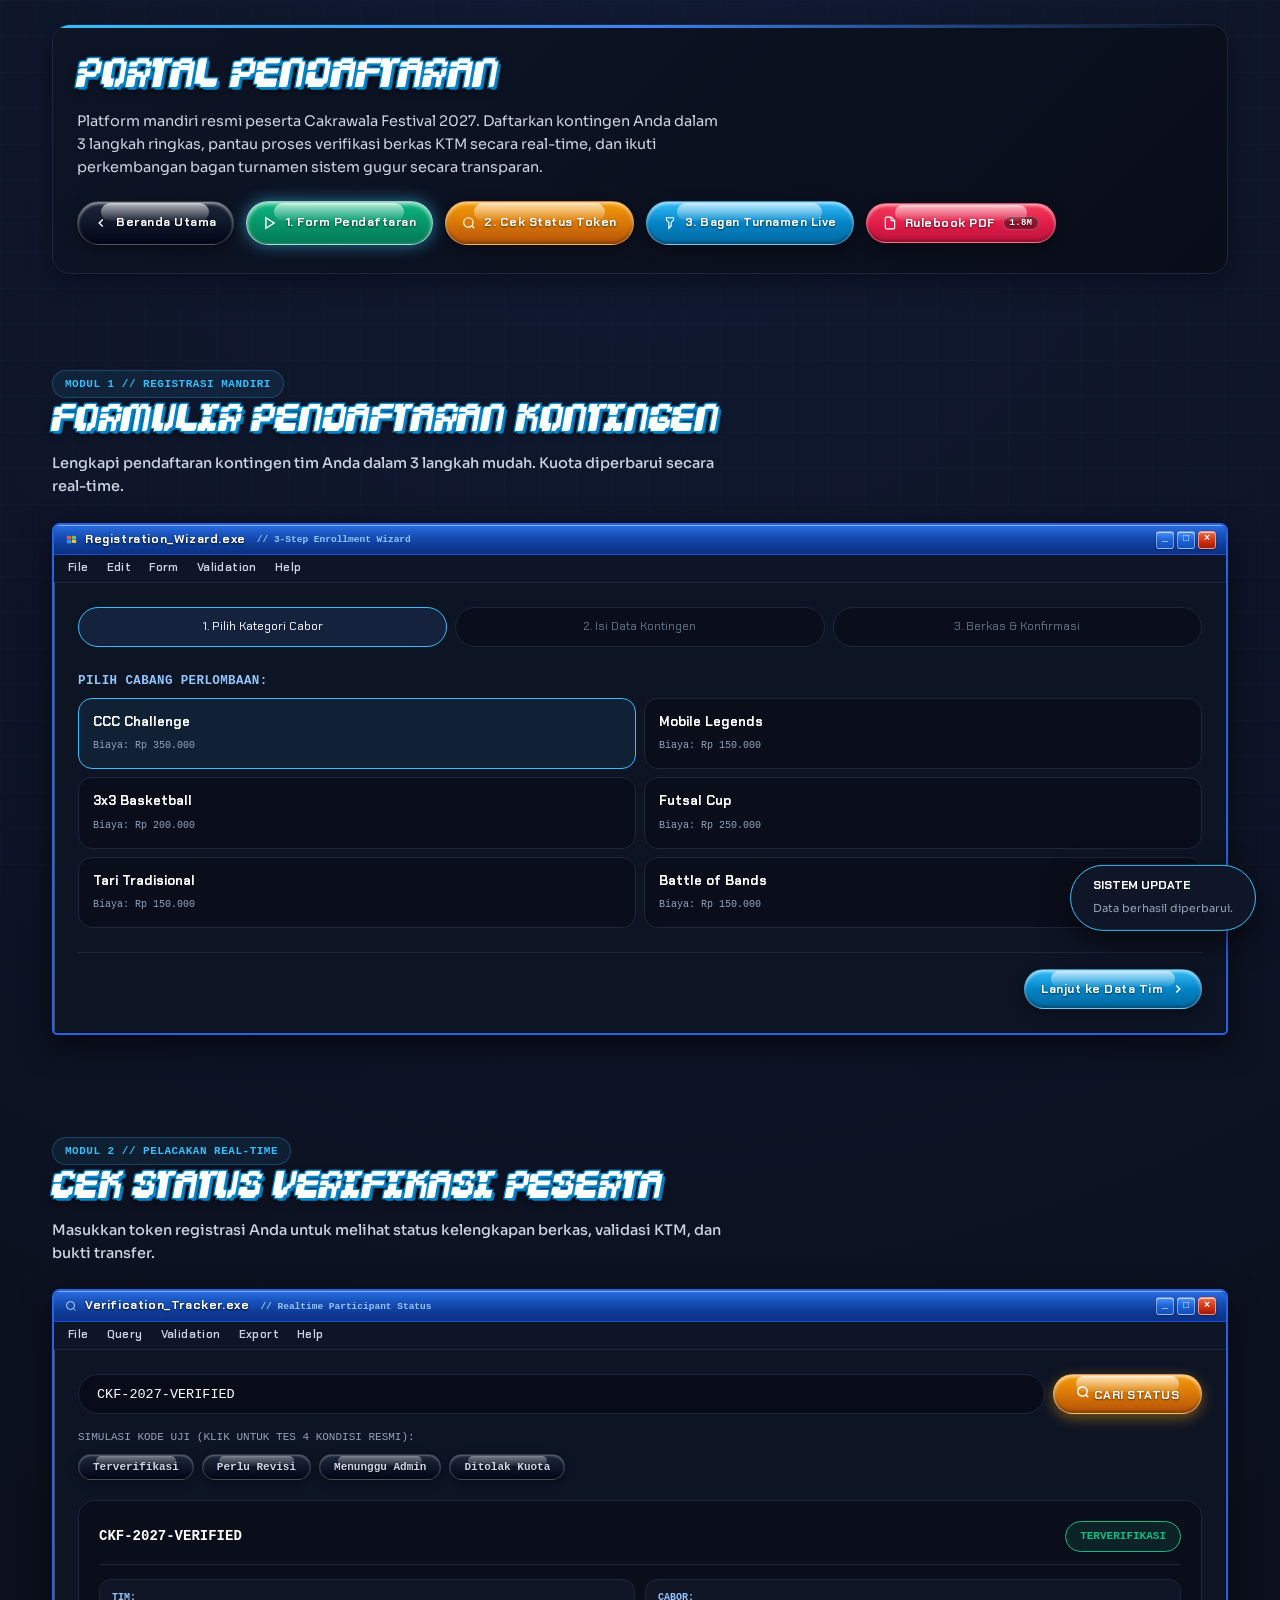
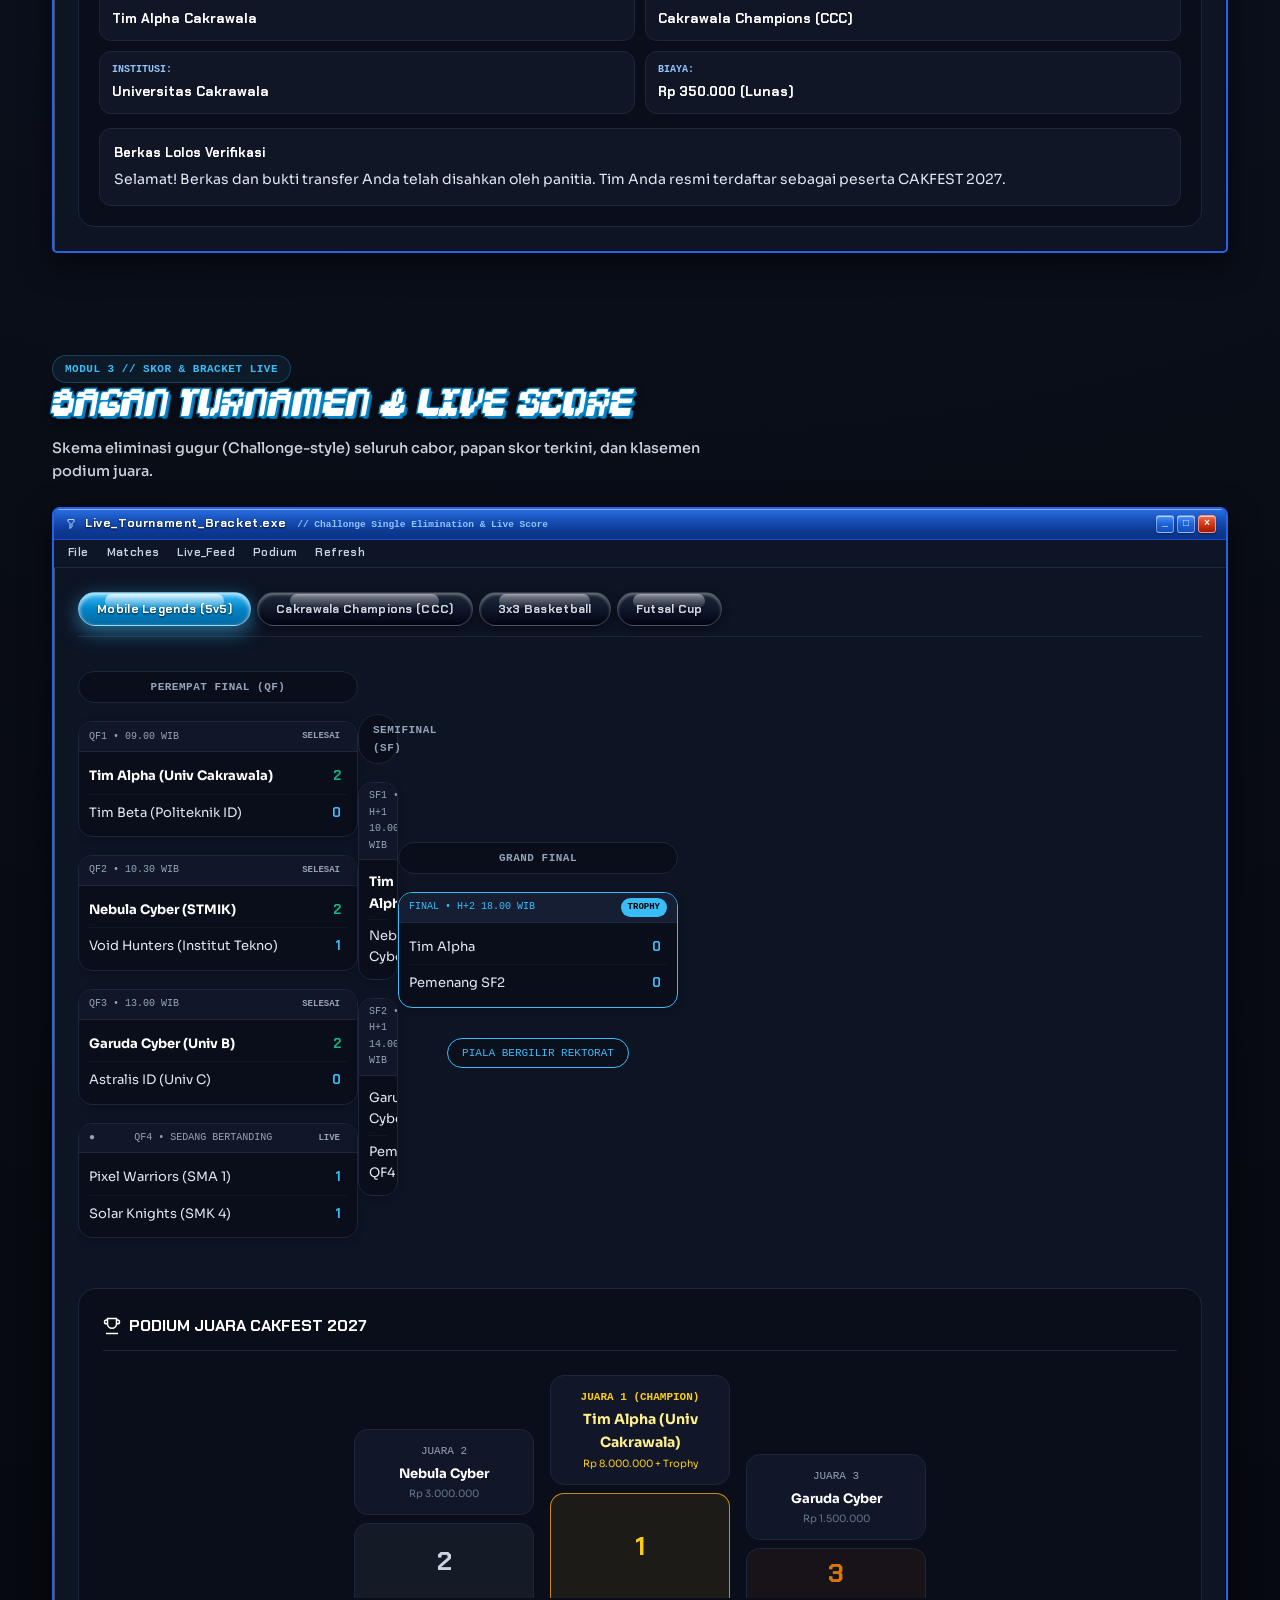
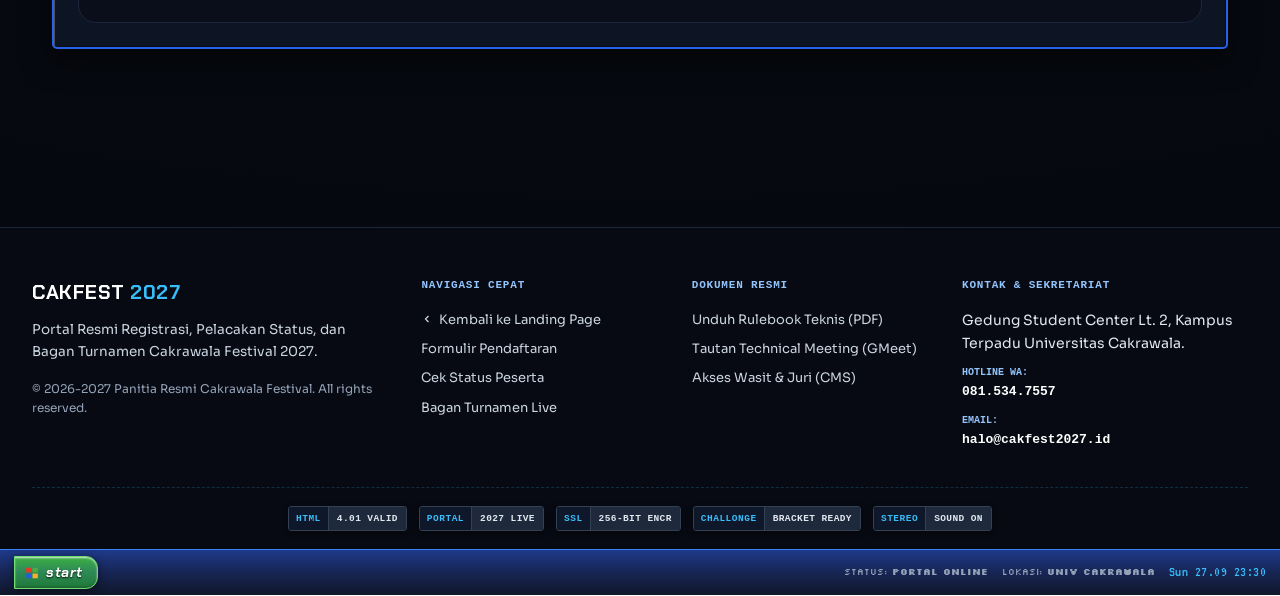
==== portal.html @ 907c6ceb "design v1" ====
<!DOCTYPE html>
<html lang="id">
<head>
  <meta charset="UTF-8">
  <meta name="viewport" content="width=device-width, initial-scale=1.0">
  <title>Portal Pendaftaran</title>
  <meta name="description" content="Portal Resmi Pendaftaran Mandiri, Pelacakan Status Berkas, dan Bagan Turnamen Live Score CAKFEST 2027 Universitas Cakrawala.">
  <!-- Y2K Retro Fonts: Chakra Petch, Silkscreen, VT323, Plus Jakarta Sans -->
  <link rel="preconnect" href="https://fonts.googleapis.com">
  <link rel="preconnect" href="https://fonts.gstatic.com" crossorigin>
  <link href="https://fonts.googleapis.com/css2?family=Chakra+Petch:ital,wght@0,500;0,700;1,700;1,800&family=Silkscreen:wght@400;700&family=Sora:wght@400;500;600;700;800&family=Space+Grotesk:wght@400;500;600;700&family=VT323&display=swap" rel="stylesheet">

  <link rel="stylesheet" href="styles.css">
</head>
<body>

  <!-- Perspective Grid Canvas -->
  <div class="cyber-grid-canvas"></div>
  
  <!-- ==========================================================================
       MAIN PORTAL CONTAINER
       ========================================================================== -->
  <main class="landing-main-flow portal-page-flow">

    <!-- Unified Portal Banner Header -->
    <section class="portal-header-banner">
      <div class="portal-banner-inner">
        <div class="portal-banner-tag-deck" style="display:flex; align-items:center; flex-wrap:wrap; gap:8px;">
            </div>
          </div>
        </div>
        <h1 class="portal-main-heading">
          PORTAL PENDAFTARAN
        </h1>
        <p class="portal-main-desc">
          Platform mandiri resmi peserta Cakrawala Festival 2027. Daftarkan kontingen Anda dalam 3 langkah ringkas, pantau proses verifikasi berkas KTM secara real-time, dan ikuti perkembangan bagan turnamen sistem gugur secara transparan.
        </p>
        <div class="portal-quick-jump-bar">
          <a href="index.html" class="btn-gel-pill gel-dark">
            <svg width="14" height="14" viewBox="0 0 24 24" fill="none" stroke="currentColor" stroke-width="2.5"><polyline points="15 18 9 12 15 6"/></svg>
            <span>Beranda Utama</span>
          </a>
          <a href="#pendaftaran" class="btn-gel-pill gel-emerald active">
            <svg width="14" height="14" viewBox="0 0 24 24" fill="none" stroke="currentColor" stroke-width="2.5"><polygon points="5 3 19 12 5 21 5 3"/></svg>
            <span>1. Form Pendaftaran</span>
          </a>
          <a href="#status" class="btn-gel-pill gel-amber">
            <svg width="14" height="14" viewBox="0 0 24 24" fill="none" stroke="currentColor" stroke-width="2"><circle cx="11" cy="11" r="8"/><line x1="21" y1="21" x2="16.65" y2="16.65"/></svg>
            <span>2. Cek Status Token</span>
          </a>
          <a href="#bagan" class="btn-gel-pill gel-cyan">
            <svg width="14" height="14" viewBox="0 0 24 24" fill="none" stroke="currentColor" stroke-width="2"><polygon points="6 3 18 3 18 7 14 11 14 17 10 21 10 11 6 7 6 3"/></svg>
            <span>3. Bagan Turnamen Live</span>
          </a>
          <button class="btn-gel-pill gel-coral" onclick="openWindowModal('rulebookModal')" title="Unduh Buku Panduan Teknis &amp; Regulasi CAKFEST 2027">
            <svg width="14" height="14" viewBox="0 0 24 24" fill="none" stroke="currentColor" stroke-width="2"><path d="M14 2H6a2 2 0 0 0-2 2v16a2 2 0 0 0 2 2h12a2 2 0 0 0 2-2V8z"/><polyline points="14 2 14 8 20 8"/></svg>
            <span>Rulebook PDF</span>
            <span class="gel-pill-badge">1.8M</span>
          </button>
        </div>
      </div>
    </section>

    <!-- ==========================================================================
         MODULE 1: PENDAFTARAN MANDIRI WIZARD (#pendaftaran)
         ========================================================================== -->
    <section class="landing-section registration-section" id="pendaftaran">
      <div class="landing-section-header">
        <div class="header-tag-pill">MODUL 1 // REGISTRASI MANDIRI</div>
        <h2>FORMULIR PENDAFTARAN KONTINGEN</h2>
        <p>Lengkapi pendaftaran kontingen tim Anda dalam 3 langkah mudah. Kuota diperbarui secara real-time.</p>
      </div>

      <div class="win-xp-window portal-window">
        <div class="win-xp-titlebar">
          <div class="win-xp-title-left">
            <span class="win-xp-icon">
              <svg class="winxp-wave-icon" viewBox="0 0 48 48" width="13" height="13" fill="none">
                <path d="M7 11.5C11.5 8 18.5 13 22 11V23.5C18.5 25.5 11.5 20.5 7 24V11.5Z" fill="#ff4d4d"/>
                <path d="M25 10.5C29 8 36.5 12.5 41 10V22C36.5 24.5 29 20 25 22.5V10.5Z" fill="#51cf66"/>
                <path d="M7 26.5C11.5 23 18.5 28 22 26V38.5C18.5 40.5 11.5 35.5 7 39V26.5Z" fill="#339af0"/>
                <path d="M25 25C29 22.5 36.5 27 41 24.5V36.5C36.5 39 29 34.5 25 37V25Z" fill="#fcc419"/>
              </svg>
            </span>
            <span class="win-xp-title-text">Registration_Wizard.exe</span>
            <span class="win-xp-title-tag">// 3-Step Enrollment Wizard</span>
          </div>
          <div class="win-xp-controls">
            <span class="xp-ctrl-btn xp-min">_</span>
            <span class="xp-ctrl-btn xp-max">&#9633;</span>
            <span class="xp-ctrl-btn xp-close">&times;</span>
          </div>
        </div>
        <div class="win-xp-menubar">
          <span>File</span>
          <span>Edit</span>
          <span>Form</span>
          <span>Validation</span>
          <span>Help</span>
        </div>

        <div class="wizard-card-surface">
          <div class="stepper-header-deck">
            <div class="stepper-header-node active" id="wizardHeader1">1. Pilih Kategori Cabor</div>
            <div class="stepper-header-node" id="wizardHeader2">2. Isi Data Kontingen</div>
            <div class="stepper-header-node" id="wizardHeader3">3. Berkas &amp; Konfirmasi</div>
          </div>

          <!-- Wizard Step 1: Kategori -->
          <div class="step-page-container active" id="wizardStep1">
            <div class="form-input-block">
              <label>Pilih Cabang Perlombaan:</label>
              <div class="cat-pick-mosaic">
                <div class="cat-tile-btn selected" onclick="pickCategoryInWizard(this, 'CCC', 'Cakrawala Champions (CCC)', 'Rp 350.000')">
                  <div>
                    <strong>CCC Challenge</strong>
                    <span>Biaya: Rp 350.000</span>
                  </div>
                </div>
                <div class="cat-tile-btn" onclick="pickCategoryInWizard(this, 'MLBB', 'Mobile Legends: Bang Bang', 'Rp 150.000')">
                  <div>
                    <strong>Mobile Legends</strong>
                    <span>Biaya: Rp 150.000</span>
                  </div>
                </div>
                <div class="cat-tile-btn" onclick="pickCategoryInWizard(this, 'BASKET', '3x3 Basketball Battle', 'Rp 200.000')">
                  <div>
                    <strong>3x3 Basketball</strong>
                    <span>Biaya: Rp 200.000</span>
                  </div>
                </div>
                <div class="cat-tile-btn" onclick="pickCategoryInWizard(this, 'FUTSAL', 'Futsal Championship', 'Rp 250.000')">
                  <div>
                    <strong>Futsal Cup</strong>
                    <span>Biaya: Rp 250.000</span>
                  </div>
                </div>
                <div class="cat-tile-btn" onclick="pickCategoryInWizard(this, 'TARI', 'Tari Tradisional Kreasi', 'Rp 150.000')">
                  <div>
                    <strong>Tari Tradisional</strong>
                    <span>Biaya: Rp 150.000</span>
                  </div>
                </div>
                <div class="cat-tile-btn" onclick="pickCategoryInWizard(this, 'BAND', 'Battle of the Bands', 'Rp 150.000')">
                  <div>
                    <strong>Battle of Bands</strong>
                    <span>Biaya: Rp 150.000</span>
                  </div>
                </div>
              </div>
            </div>

            <div class="wizard-action-nav-bar" style="justify-content: flex-end;">
              <button class="btn-gel-pill gel-cyan" onclick="goToWizardStep(2)">
                <span>Lanjut ke Data Tim</span>
                <svg width="14" height="14" viewBox="0 0 24 24" fill="none" stroke="currentColor" stroke-width="2.5"><polyline points="9 18 15 12 9 6"/></svg>
              </button>
            </div>
          </div>

          <!-- Wizard Step 2: Data Tim -->
          <div class="step-page-container" id="wizardStep2">
            <div class="form-input-block">
              <label>Nama Tim / Kontingen:</label>
              <input type="text" class="clean-text-input" id="regTeamName" placeholder="Contoh: Tim Alpha Cakrawala" value="Tim Alpha Cakrawala">
            </div>

            <div class="form-input-block">
              <label>Asal Institusi / Kampus / Sekolah:</label>
              <input type="text" class="clean-text-input" id="regInstitution" placeholder="Contoh: Universitas Cakrawala" value="Universitas Cakrawala">
            </div>

            <div style="display:grid; grid-template-columns: 1fr 1fr; gap: 12px;">
              <div class="form-input-block">
                <label>Nama Ketua Tim:</label>
                <input type="text" class="clean-text-input" id="regLeaderName" placeholder="Nama Lengkap" value="Rian Pratama">
              </div>
              <div class="form-input-block">
                <label>WhatsApp Aktif:</label>
                <input type="text" class="clean-text-input" id="regWhatsapp" placeholder="0812xxxx" value="081234567890">
              </div>
            </div>

            <div class="wizard-action-nav-bar">
              <button class="btn-gel-pill gel-dark" onclick="goToWizardStep(1)">
                <svg width="14" height="14" viewBox="0 0 24 24" fill="none" stroke="currentColor" stroke-width="2.5"><polyline points="15 18 9 12 15 6"/></svg>
                <span>Kembali</span>
              </button>
              <button class="btn-gel-pill gel-cyan" onclick="goToWizardStep(3)">
                <span>Lanjut ke Berkas</span>
                <svg width="14" height="14" viewBox="0 0 24 24" fill="none" stroke="currentColor" stroke-width="2.5"><polyline points="9 18 15 12 9 6"/></svg>
              </button>
            </div>
          </div>

          <!-- Wizard Step 3: Berkas & Konfirmasi -->
          <div class="step-page-container" id="wizardStep3">
            <div class="clean-file-dropzone" onclick="showToastNotification('BERKAS TERPILIH', 'Dokumen KTM dan Bukti Transfer telah divalidasi.')">
              <svg width="24" height="24" viewBox="0 0 24 24" fill="none" stroke="currentColor" stroke-width="2" class="step-summary-icon"><path d="M21 15v4a2 2 0 0 1-2 2H5a2 2 0 0 1-2-2v-4"/><polyline points="17 8 12 3 7 8"/><line x1="12" y1="3" x2="12" y2="15"/></svg>
              <h5>Unggah Berkas KTM &amp; Bukti Transfer</h5>
              <p>Format PDF/JPG, ukuran maksimal 2MB per file (Klik untuk simulasi unggah)</p>
            </div>

            <div class="form-summary-calc-card">
              <div class="summary-calc-row">
                <span>Kategori Dipilih:</span>
                <strong id="summaryCatLabel" class="text-accent">Cakrawala Champions (CCC)</strong>
              </div>
              <div class="summary-calc-row">
                <span>Total Biaya Pendaftaran:</span>
                <strong id="summaryFeeLabel" style="color:#fff;">Rp 350.000</strong>
              </div>
            </div>

            <div class="wizard-action-nav-bar">
              <button class="btn-gel-pill gel-dark" onclick="goToWizardStep(2)">
                <svg width="14" height="14" viewBox="0 0 24 24" fill="none" stroke="currentColor" stroke-width="2.5"><polyline points="15 18 9 12 15 6"/></svg>
                <span>Kembali</span>
              </button>
              <button class="btn-gel-pill gel-emerald lg" onclick="submitRegistrationWizard()">
                <svg width="15" height="15" viewBox="0 0 24 24" fill="none" stroke="currentColor" stroke-width="2.5"><polyline points="20 6 9 17 4 12"/></svg>
                <span>KIRIM PENDAFTARAN RESMI</span>
              </button>
            </div>
          </div>

        </div>
      </div>
    </section>

    <!-- ==========================================================================
         MODULE 2: PELACAK STATUS PESERTA (#status)
         ========================================================================== -->
    <section class="landing-section status-section" id="status">
      <div class="landing-section-header">
        <div class="header-tag-pill">MODUL 2 // PELACAKAN REAL-TIME</div>
        <h2>CEK STATUS VERIFIKASI PESERTA</h2>
        <p>Masukkan token registrasi Anda untuk melihat status kelengkapan berkas, validasi KTM, dan bukti transfer.</p>
      </div>

      <div class="win-xp-window portal-window">
        <div class="win-xp-titlebar">
          <div class="win-xp-title-left">
            <span class="win-xp-icon">
              <svg width="12" height="12" viewBox="0 0 24 24" fill="none" stroke="currentColor" stroke-width="2"><circle cx="11" cy="11" r="8"/><line x1="21" y1="21" x2="16.65" y2="16.65"/></svg>
            </span>
            <span class="win-xp-title-text">Verification_Tracker.exe</span>
            <span class="win-xp-title-tag">// Realtime Participant Status</span>
          </div>
          <div class="win-xp-controls">
            <span class="xp-ctrl-btn xp-min">_</span>
            <span class="xp-ctrl-btn xp-max">&#9633;</span>
            <span class="xp-ctrl-btn xp-close">&times;</span>
          </div>
        </div>
        <div class="win-xp-menubar">
          <span>File</span>
          <span>Query</span>
          <span>Validation</span>
          <span>Export</span>
          <span>Help</span>
        </div>

        <div class="status-tracker-surface">
          <div class="tracker-search-bar">
            <input type="text" class="tracker-search-input" id="trackerInput" placeholder="Contoh: CKF-2027-VERIFIED" value="CKF-2027-VERIFIED">
            <button class="btn-tracker-go" onclick="checkRegistrationStatus()">
              <svg width="14" height="14" viewBox="0 0 24 24" fill="none" stroke="currentColor" stroke-width="2.5"><circle cx="11" cy="11" r="8"/><line x1="21" y1="21" x2="16.65" y2="16.65"/></svg>
              <span>CARI STATUS</span>
            </button>
          </div>

          <!-- 4 PRD Simulation Presets -->
          <div class="status-presets-cluster">
            <span style="font-size:11px; color:#94a3b8; width:100%; font-family:var(--font-mono);">SIMULASI KODE UJI (KLIK UNTUK TES 4 KONDISI RESMI):</span>
            <button class="btn-status-chip" onclick="simulateTokenCheck('CKF-2027-VERIFIED')">Terverifikasi</button>
            <button class="btn-status-chip" onclick="simulateTokenCheck('CKF-2027-REVISION')">Perlu Revisi</button>
            <button class="btn-status-chip" onclick="simulateTokenCheck('CKF-2027-PENDING')">Menunggu Admin</button>
            <button class="btn-status-chip" onclick="simulateTokenCheck('CKF-2027-REJECTED')">Ditolak Kuota</button>
          </div>

          <!-- Live Result Slip -->
          <div class="status-result-slip active" id="trackerResultSlip">
            <div class="slip-header-row">
              <span class="slip-token-num" id="slipTokenNum">CKF-2027-VERIFIED</span>
              <span class="slip-status-badge verified" id="slipBadge">TERVERIFIKASI</span>
            </div>

            <div class="slip-specs-grid">
              <div class="slip-spec-item">
                <span>TIM:</span>
                <strong id="slipTeamName">Tim Alpha Cakrawala</strong>
              </div>
              <div class="slip-spec-item">
                <span>CABOR:</span>
                <strong id="slipCategory">Cakrawala Champions (CCC)</strong>
              </div>
              <div class="slip-spec-item">
                <span>INSTITUSI:</span>
                <strong id="slipInstitution">Universitas Cakrawala</strong>
              </div>
              <div class="slip-spec-item">
                <span>BIAYA:</span>
                <strong id="slipFee" class="text-accent">Rp 350.000 (Lunas)</strong>
              </div>
            </div>

            <div class="slip-notice-box" id="slipNoticeBox">
              <h6 id="slipNoticeTitle">Berkas Lolos Verifikasi</h6>
              <p id="slipNoticeBody">Selamat! Berkas dan bukti transfer Anda telah disahkan oleh panitia. Tim Anda resmi terdaftar sebagai peserta CAKFEST 2027.</p>
            </div>
          </div>
        </div>
      </div>
    </section>

    <!-- ==========================================================================
         MODULE 3: BAGAN TURNAMEN LIVE (#bagan)
         ========================================================================== -->
    <section class="landing-section bracket-section" id="bagan">
      <div class="landing-section-header">
        <div class="header-tag-pill">MODUL 3 // SKOR &amp; BRACKET LIVE</div>
        <h2>BAGAN TURNAMEN &amp; LIVE SCORE</h2>
        <p>Skema eliminasi gugur (Challonge-style) seluruh cabor, papan skor terkini, dan klasemen podium juara.</p>
      </div>

      <div class="win-xp-window portal-window">
        <div class="win-xp-titlebar">
          <div class="win-xp-title-left">
            <span class="win-xp-icon">
              <svg width="12" height="12" viewBox="0 0 24 24" fill="none" stroke="currentColor" stroke-width="2"><polygon points="6 3 18 3 18 7 14 11 14 17 10 21 10 11 6 7 6 3"/></svg>
            </span>
            <span class="win-xp-title-text">Live_Tournament_Bracket.exe</span>
            <span class="win-xp-title-tag">// Challonge Single Elimination &amp; Live Score</span>
          </div>
          <div class="win-xp-controls">
            <span class="xp-ctrl-btn xp-min">_</span>
            <span class="xp-ctrl-btn xp-max">&#9633;</span>
            <span class="xp-ctrl-btn xp-close">&times;</span>
          </div>
        </div>
        <div class="win-xp-menubar">
          <span>File</span>
          <span>Matches</span>
          <span>Live_Feed</span>
          <span>Podium</span>
          <span>Refresh</span>
        </div>

        <div class="bracket-workspace-surface">
        
        <!-- Discipline Switcher Pill Tabs -->
        <div class="discipline-tab-strip">
          <button class="btn-discipline-pill active" id="discBtn-MLBB" onclick="switchBracketDiscipline('MLBB')">Mobile Legends (5v5)</button>
          <button class="btn-discipline-pill" id="discBtn-CCC" onclick="switchBracketDiscipline('CCC')">Cakrawala Champions (CCC)</button>
          <button class="btn-discipline-pill" id="discBtn-BASKET" onclick="switchBracketDiscipline('BASKET')">3x3 Basketball</button>
          <button class="btn-discipline-pill" id="discBtn-FUTSAL" onclick="switchBracketDiscipline('FUTSAL')">Futsal Cup</button>
        </div>

        <!-- Mobile Scroll Tip -->
        <div class="mobile-swipe-tip" style="display:none; align-items:center; gap:6px; font-family:var(--font-mono); font-size:11px; color:var(--accent-sky); margin-bottom:12px; background:rgba(56,189,248,0.08); border:1px solid rgba(56,189,248,0.25); border-radius:999px; padding:6px 14px; width:fit-content;">
          <svg width="14" height="14" viewBox="0 0 24 24" fill="none" stroke="currentColor" stroke-width="2"><polyline points="9 18 15 12 9 6"/></svg>
          <span>Geser ke samping untuk melihat bagan lengkap (QF &rarr; SF &rarr; Final)</span>
        </div>

        <!-- Challonge-style Tournament Bracket Canvas -->
        <div class="bracket-canvas-area">
          <div class="bracket-match-tree">
            
            <!-- Round 1: Quarter Finals (QF) -->
            <div class="bracket-round-col">
              <div class="bracket-round-banner">PEREMPAT FINAL (QF)</div>

              <!-- QF1 -->
              <div class="match-card-block" id="card-qf1">
                <div class="match-card-meta-bar">
                  <span>QF1 • 09.00 WIB</span>
                  <span class="match-status-tag">SELESAI</span>
                </div>
                <div class="match-teams-roster">
                  <div class="team-entry-line winner" id="qf1-t1">
                    <span>Tim Alpha (Univ Cakrawala)</span>
                    <strong class="match-score-pill" id="score-qf1-t1">2</strong>
                  </div>
                  <div class="team-entry-line" id="qf1-t2">
                    <span>Tim Beta (Politeknik ID)</span>
                    <strong class="match-score-pill" id="score-qf1-t2">0</strong>
                  </div>
                </div>
              </div>

              <!-- QF2 -->
              <div class="match-card-block" id="card-qf2">
                <div class="match-card-meta-bar">
                  <span>QF2 • 10.30 WIB</span>
                  <span class="match-status-tag">SELESAI</span>
                </div>
                <div class="match-teams-roster">
                  <div class="team-entry-line winner" id="qf2-t1">
                    <span>Nebula Cyber (STMIK)</span>
                    <strong class="match-score-pill" id="score-qf2-t1">2</strong>
                  </div>
                  <div class="team-entry-line" id="qf2-t2">
                    <span>Void Hunters (Institut Tekno)</span>
                    <strong class="match-score-pill" id="score-qf2-t2">1</strong>
                  </div>
                </div>
              </div>

              <!-- QF3 -->
              <div class="match-card-block" id="card-qf3">
                <div class="match-card-meta-bar">
                  <span>QF3 • 13.00 WIB</span>
                  <span class="match-status-tag">SELESAI</span>
                </div>
                <div class="match-teams-roster">
                  <div class="team-entry-line winner" id="qf3-t1">
                    <span>Garuda Cyber (Univ B)</span>
                    <strong class="match-score-pill" id="score-qf3-t1">2</strong>
                  </div>
                  <div class="team-entry-line" id="qf3-t2">
                    <span>Astralis ID (Univ C)</span>
                    <strong class="match-score-pill" id="score-qf3-t2">0</strong>
                  </div>
                </div>
              </div>

              <!-- QF4 (LIVE) -->
              <div class="match-card-block live-active" id="card-qf4">
                <div class="match-card-meta-bar bar-live">
                  <span class="live-dot-pulse">●</span>
                  <span>QF4 • SEDANG BERTANDING</span>
                  <span class="match-status-tag tag-live">LIVE</span>
                </div>
                <div class="match-teams-roster">
                  <div class="team-entry-line active-serving" id="qf4-t1">
                    <span id="matchQf4Team1">Pixel Warriors (SMA 1)</span>
                    <strong class="match-score-pill text-accent" id="score-qf4-t1">1</strong>
                  </div>
                  <div class="team-entry-line active-serving" id="qf4-t2">
                    <span id="matchQf4Team2">Solar Knights (SMK 4)</span>
                    <strong class="match-score-pill text-accent" id="score-qf4-t2">1</strong>
                  </div>
                </div>
              </div>

            </div>

            <!-- Round 2: Semi Finals (SF) -->
            <div class="bracket-round-col">
              <div class="bracket-round-banner">SEMIFINAL (SF)</div>

              <!-- SF1 -->
              <div class="match-card-block" id="card-sf1">
                <div class="match-card-meta-bar">
                  <span>SF1 • H+1 10.00 WIB</span>
                  <span class="match-status-tag">SELESAI</span>
                </div>
                <div class="match-teams-roster">
                  <div class="team-entry-line winner" id="sf1-t1">
                    <span>Tim Alpha</span>
                    <strong class="match-score-pill" id="score-sf1-t1">2</strong>
                  </div>
                  <div class="team-entry-line" id="sf1-t2">
                    <span>Nebula Cyber</span>
                    <strong class="match-score-pill" id="score-sf1-t2">1</strong>
                  </div>
                </div>
              </div>

              <!-- SF2 (Menunggu QF4) -->
              <div class="match-card-block pending-match" id="card-sf2">
                <div class="match-card-meta-bar">
                  <span>SF2 • H+1 14.00 WIB</span>
                  <span class="match-status-tag">MENUNGGU</span>
                </div>
                <div class="match-teams-roster">
                  <div class="team-entry-line" id="sf2-t1">
                    <span>Garuda Cyber</span>
                    <strong class="match-score-pill">-</strong>
                  </div>
                  <div class="team-entry-line pending-team" id="sf2-t2">
                    <span id="sf2WinnerQf4Label">Pemenang QF4</span>
                    <strong class="match-score-pill">-</strong>
                  </div>
                </div>
              </div>

            </div>

            <!-- Round 3: Grand Final -->
            <div class="bracket-round-col">
              <div class="bracket-round-banner grand-banner">GRAND FINAL</div>

              <div class="match-card-block card-final" id="card-final">
                <div class="match-card-meta-bar bar-final">
                  <span class="text-accent">FINAL • H+2 18.00 WIB</span>
                  <span class="match-status-tag trophy-tag">TROPHY</span>
                </div>
                <div class="match-teams-roster">
                  <div class="team-entry-line" id="final-t1">
                    <span>Tim Alpha</span>
                    <strong class="match-score-pill" id="score-final-t1">0</strong>
                  </div>
                  <div class="team-entry-line" id="final-t2">
                    <span id="finalWinnerSf2Label">Pemenang SF2</span>
                    <strong class="match-score-pill" id="score-final-t2">0</strong>
                  </div>
                </div>
              </div>

              <div style="text-align:center; margin-top:12px;">
                <span class="tag-capsule-chip accent">
                  PIALA BERGILIR REKTORAT
                </span>
              </div>
            </div>

          </div>
        </div>

        <!-- Interactive Podium Juara -->
        <div class="podium-monument-card">
          <h4>
            <svg width="18" height="18" viewBox="0 0 24 24" fill="none" stroke="currentColor" stroke-width="2"><path d="M6 9H4.5a2.5 2.5 0 0 1 0-5H6"/><path d="M18 9h1.5a2.5 2.5 0 0 0 0-5H18"/><path d="M4 22h16"/><path d="M18 2H6v7a6 6 0 0 0 12 0V2Z"/></svg>
            <span>PODIUM JUARA CAKFEST 2027</span>
          </h4>

          <div class="podium-pedestal-row">
            <!-- Juara 2 -->
            <div class="podium-column-step second">
              <div class="podium-team-box">
                <div class="podium-rank-label">JUARA 2</div>
                <strong class="podium-team-name" id="podiumTeam2">Nebula Cyber</strong>
                <div class="podium-prize-label">Rp 3.000.000</div>
              </div>
              <div class="pedestal-step-block">2</div>
            </div>

            <!-- Juara 1 -->
            <div class="podium-column-step first">
              <div class="podium-team-box">
                <div class="podium-rank-label gold">JUARA 1 (CHAMPION)</div>
                <strong class="podium-team-name gold" id="podiumTeam1">Tim Alpha (Univ Cakrawala)</strong>
                <div class="podium-prize-label gold">Rp 8.000.000 + Trophy</div>
              </div>
              <div class="pedestal-step-block">1</div>
            </div>

            <!-- Juara 3 -->
            <div class="podium-column-step third">
              <div class="podium-team-box">
                <div class="podium-rank-label">JUARA 3</div>
                <strong class="podium-team-name" id="podiumTeam3">Garuda Cyber</strong>
                <div class="podium-prize-label">Rp 1.500.000</div>
              </div>
              <div class="pedestal-step-block">3</div>
            </div>
          </div>
        </div>
      </div>
    </div>
  </section>

  </main>

  <!-- ==========================================================================
       FOOTER & RETRO TASKBAR
       ========================================================================== -->
  <footer class="site-main-footer">
    <div class="footer-inner-grid">
      
      <div class="footer-col brand-col">
        <div class="footer-logo">
          <strong>CAKFEST <span>2027</span></strong>
        </div>
        <p>Portal Resmi Registrasi, Pelacakan Status, dan Bagan Turnamen Cakrawala Festival 2027.</p>
        <span class="footer-copy-text">&copy; 2026-2027 Panitia Resmi Cakrawala Festival. All rights reserved.</span>
      </div>

      <div class="footer-col">
        <h6>NAVIGASI CEPAT</h6>
        <div class="footer-links-list">
          <a href="index.html" style="display:inline-flex; align-items:center; gap:6px;">
            <svg width="12" height="12" viewBox="0 0 24 24" fill="none" stroke="currentColor" stroke-width="2.5"><polyline points="15 18 9 12 15 6"/></svg>
            <span>Kembali ke Landing Page</span>
          </a>
          <a href="#pendaftaran">Formulir Pendaftaran</a>
          <a href="#status">Cek Status Peserta</a>
          <a href="#bagan">Bagan Turnamen Live</a>
        </div>
      </div>

      <div class="footer-col">
        <h6>DOKUMEN RESMI</h6>
        <div class="footer-links-list">
          <a href="javascript:void(0)" onclick="openWindowModal('rulebookModal')">Unduh Rulebook Teknis (PDF)</a>
          <a href="javascript:void(0)" onclick="openWindowModal('gmeetModal')">Tautan Technical Meeting (GMeet)</a>
          <a href="javascript:void(0)" onclick="openWindowModal('cmsModal')">Akses Wasit &amp; Juri (CMS)</a>
        </div>
      </div>

      <div class="footer-col">
        <h6>KONTAK &amp; SEKRETARIAT</h6>
        <p>Gedung Student Center Lt. 2, Kampus Terpadu Universitas Cakrawala.</p>
        <div class="footer-contact-item">
          <span>HOTLINE WA:</span>
          <strong>081.534.7557</strong>
        </div>
        <div class="footer-contact-item">
          <span>EMAIL:</span>
          <strong>halo@cakfest2027.id</strong>
        </div>
      </div>

    </div>

    <!-- Retro 88x31 Web Badges Bar (Direct Tribute to referensi3.png) -->
    <div class="retro-web-badges-row">
      <div class="web-badge-item">
        <span class="badge-prefix">HTML</span>
        <span class="badge-suffix">4.01 VALID</span>
      </div>
      <div class="web-badge-item">
        <span class="badge-prefix">PORTAL</span>
        <span class="badge-suffix">2027 LIVE</span>
      </div>
      <div class="web-badge-item">
        <span class="badge-prefix">SSL</span>
        <span class="badge-suffix">256-BIT ENCR</span>
      </div>
      <div class="web-badge-item">
        <span class="badge-prefix">CHALLONGE</span>
        <span class="badge-suffix">BRACKET READY</span>
      </div>
      <div class="web-badge-item">
        <span class="badge-prefix">STEREO</span>
        <span class="badge-suffix">SOUND ON</span>
      </div>
    </div>

    <!-- Retro OS Taskbar Bottom Strip -->
    <div class="os-taskbar-footer">
      <div class="taskbar-start-badge" onclick="window.scrollTo({top:0, behavior:'smooth'})">
        <svg viewBox="0 0 24 24">
          <rect x="2" y="3" width="9" height="8" fill="#e73827"/>
          <rect x="13" y="3" width="9" height="8" fill="#53a93f"/>
          <rect x="2" y="13" width="9" height="8" fill="#245edb"/>
          <rect x="13" y="13" width="9" height="8" fill="#fbb034"/>
        </svg>
        <span>start</span>
      </div>

      <div class="taskbar-tray-info">
        <span>STATUS: <strong>PORTAL ONLINE</strong></span>
        <span>LOKASI: <strong>UNIV CAKRAWALA</strong></span>
        <span id="taskbarClock">Sun 27.09 23:30</span>
      </div>
    </div>
  </footer>

  <!-- ==========================================================================
       MODAL DIALOGS
       ========================================================================== -->

  <!-- Modal 1: PROMINENT OFFICIAL RULEBOOK MODAL -->
  <div class="modal-overlay-backdrop" id="rulebookModal">
    <div class="modal-window-dialog">
      <div class="os-titlebar">
        <div class="titlebar-left">
          <svg width="15" height="15" viewBox="0 0 24 24" fill="none" stroke="currentColor" stroke-width="2"><path d="M14 2H6a2 2 0 0 0-2 2v16a2 2 0 0 0 2 2h12a2 2 0 0 0 2-2V8z"/><polyline points="14 2 14 8 20 8"/></svg>
          <span class="titlebar-text">BUKU PANDUAN TEKNIS RESMI // CAKFEST 2027</span>
        </div>
        <button class="titlebar-btn" onclick="closeWindowModal('rulebookModal')">X</button>
      </div>

      <div class="modal-body-pad">
        <div class="rulebook-doc-card">
          <div class="rulebook-icon-tile">
            <svg width="32" height="32" viewBox="0 0 24 24" fill="none" stroke="currentColor" stroke-width="2"><path d="M14 2H6a2 2 0 0 0-2 2v16a2 2 0 0 0 2 2h12a2 2 0 0 0 2-2V8z"/><polyline points="14 2 14 8 20 8"/><line x1="16" y1="13" x2="8" y2="13"/><line x1="16" y1="17" x2="8" y2="17"/></svg>
            <span>PDF</span>
          </div>
          <div class="rulebook-meta-tile">
            <h4>Buku Pedoman Teknis &amp; Regulasi Peserta v2.4</h4>
            <p>Berisi seluruh regulasi pertandingan 6 cabor, ketentuan KTM, tata tertib panggung, sistem poin decathlon CCC, jadwal technical meeting, dan format walk-out.</p>
            <div class="doc-specs-tags">
              <span>UKURAN: 1.8 MB</span>
              <span>FORMAT: PDF RESMI</span>
              <span>TERVALIDASI PANITIA</span>
            </div>
          </div>
        </div>

        <div class="rulebook-guideline-bullets">
          <h6>POIN PENTING REGULASI:</h6>
          <ol>
            <li>Seluruh atlet dan kontingen wajib berstatus mahasiswa atau pelajar aktif yang dibuktikan dengan KTM/Kartu Pelajar yang sah.</li>
            <li>Toleransi keterlambatan kehadiran di arena pertandingan maksimal 15 menit dari jadwal rundown sebelum dinyatakan Walk-Out (W.O.).</li>
            <li>Keputusan dewan juri dan wasit bersertifikasi bersifat mutlak, independen, dan tidak dapat diganggu gugat.</li>
          </ol>
        </div>

        <div class="modal-footer-actions">
          <button class="btn-gel-secondary" onclick="closeWindowModal('rulebookModal')">Tutup</button>
          <button class="btn-gel-action" onclick="downloadPdf()">
            <svg width="16" height="16" viewBox="0 0 24 24" fill="none" stroke="currentColor" stroke-width="2"><path d="M21 15v4a2 2 0 0 1-2 2H5a2 2 0 0 1-2-2v-4"/><polyline points="7 10 12 15 17 10"/><line x1="12" y1="15" x2="12" y2="3"/></svg>
            <span>UNDUH PDF SEKARANG (1.8 MB)</span>
          </button>
        </div>
      </div>
    </div>
  </div>

  <!-- Modal 2: Technical Meeting Google Meet -->
  <div class="modal-overlay-backdrop" id="gmeetModal">
    <div class="modal-window-dialog">
      <div class="os-titlebar">
        <div class="titlebar-left">
          <span class="titlebar-text">UNDANGAN TECHNICAL MEETING VIRTUAL</span>
        </div>
        <button class="titlebar-btn" onclick="closeWindowModal('gmeetModal')">X</button>
      </div>
      <div class="modal-body-pad">
        <h4 style="color:var(--status-verified); font-family:var(--font-display); font-size:15px; margin-bottom:8px;">GOOGLE MEET TM CAKFEST 2027</h4>
        <p style="font-size:13px; color:#cbd5e1; line-height:1.6;">
          Jadwal: <strong>15 Desember 2026, Pukul 19.30 WIB</strong><br>
          Ruang Rapat: <code>meet.google.com/ckf-2027-tmeet</code>
        </p>
        <div class="modal-footer-actions" style="margin-top:16px;">
          <button class="btn-gel-secondary" onclick="closeWindowModal('gmeetModal')">Tutup</button>
          <button class="btn-gel-action" onclick="copyMeetLink()">Salin Tautan</button>
        </div>
      </div>
    </div>
  </div>

  <!-- Modal 3: Operator CMS Panel -->
  <div class="modal-overlay-backdrop" id="cmsModal">
    <div class="modal-window-dialog">
      <div class="os-titlebar cms-dialog-header">
        <div class="titlebar-left">
          <div class="titlebar-icon-box">
            <svg width="14" height="14" viewBox="0 0 24 24" fill="none" stroke="currentColor" stroke-width="2"><rect x="2" y="3" width="20" height="14" rx="2"/><line x1="8" y1="21" x2="16" y2="21"/><line x1="12" y1="17" x2="12" y2="21"/></svg>
          </div>
          <span class="titlebar-text">PANEL CMS INPUT SKOR WASIT</span>
        </div>
        <button class="titlebar-btn" onclick="closeWindowModal('cmsModal')">X</button>
      </div>

      <div class="modal-body-pad">
        <form onsubmit="event.preventDefault(); submitCmsScore();">
          <div style="display:grid; grid-template-columns:1fr 1fr; gap:12px;">
            <div class="form-input-block">
              <label>1. Pilih Cabang:</label>
              <select class="clean-dropdown-select" id="cmsCatSelect" onchange="onCmsDisciplineChange()">
                <option value="MLBB">Mobile Legends (5v5)</option>
                <option value="CCC">Cakrawala Champions (CCC)</option>
                <option value="BASKET">3x3 Basketball</option>
                <option value="FUTSAL">Futsal Cup</option>
              </select>
            </div>
            <div class="form-input-block">
              <label>2. Pilih Match Slot:</label>
              <select class="clean-dropdown-select" id="cmsMatchSelect" onchange="onCmsMatchChange()">
                <option value="qf4">Perempat Final 4 (QF4)</option>
                <option value="sf1">Semifinal 1 (SF1)</option>
                <option value="sf2">Semifinal 2 (SF2)</option>
                <option value="final">Grand Final</option>
              </select>
            </div>
          </div>

          <div class="cms-match-workbench">
            <div class="cms-team-unit">
              <label id="cmsTeam1Label">Pixel Warriors</label>
              <input type="number" class="cms-score-box" id="cmsScore1" value="2" min="0" max="99">
            </div>
            <div style="font-family:var(--font-display); font-size:20px; font-weight:800; color:#64748b;">VS</div>
            <div class="cms-team-unit">
              <label id="cmsTeam2Label">Solar Knights</label>
              <input type="number" class="cms-score-box" id="cmsScore2" value="1" min="0" max="99">
            </div>
          </div>

          <div class="cms-radios-group">
            <label><input type="radio" name="cmsMatchStatus" value="live" checked> Sedang Bertanding (Live)</label>
            <label><input type="radio" name="cmsMatchStatus" value="finished"> Selesai (Final)</label>
          </div>

          <div style="display:flex; justify-content:flex-end; gap:8px;">
            <button type="button" class="btn-gel-secondary" onclick="closeWindowModal('cmsModal')">Batal</button>
            <button type="submit" class="btn-gel-action">SIMPAN &amp; PUBLIKASIKAN</button>
          </div>
        </form>

        <table class="audit-log-table">
          <thead>
            <tr>
              <th>Waktu</th>
              <th>Cabor</th>
              <th>Match</th>
              <th>Skor Disahkan</th>
              <th>Status</th>
            </tr>
          </thead>
          <tbody id="cmsAuditLogTbody">
            <tr>
              <td>21:40:12</td>
              <td>MLBB</td>
              <td>QF3</td>
              <td>Garuda Cyber (2) - Astralis ID (0)</td>
              <td><span style="color:var(--status-verified);">CONFIRMED</span></td>
            </tr>
          </tbody>
        </table>
      </div>
    </div>
  </div>

  <!-- Floating Toast Notification -->
  <div class="floating-toast-alert" id="systemToast">
    <div>
      <strong id="toastTitle">SISTEM UPDATE</strong>
      <span id="toastDesc">Data berhasil diperbarui.</span>
    </div>
  </div>

  <script src="app.js"></script>
</body>
</html>
---- styles.css ----
@font-face {
  font-family: 'Vanosky';
  src: url('fonts/Vanosky-Bold.otf') format('opentype'),
       url('fonts/Vanosky.otf') format('opentype');
  font-weight: bold;
  font-style: normal;
  font-display: swap;
}

@font-face {
  font-family: 'Vanosky';
  src: url('fonts/Vanosky.otf') format('opentype');
  font-weight: normal;
  font-style: normal;
  font-display: swap;
}

@font-face {
  font-family: 'Planet Kosmos';
  src: url('fonts/PlanetKosmos.woff') format('woff'),
       url('fonts/PlanetKosmos.ttf') format('truetype');
  font-weight: normal;
  font-style: normal;
  font-display: swap;
}

/* ==========================================================================
   CAKFEST 2027 - REFINED FRUTIGER AERO & CYBER-DECK DESIGN SYSTEM
   Aesthetic: Calming, Spacious, High Readability & Zero Visual Fatigue
   Design References: referensi3.png (Aero window), referensi2.png (Cyber glass), styleReferensi.png (Retro OS)
   ========================================================================== */

@import url('https://fonts.googleapis.com/css2?family=Chakra+Petch:ital,wght@0,500;0,600;0,700;1,700;1,900&family=JetBrains+Mono:wght@400;500;600;700&family=Silkscreen:wght@400;700&family=Sora:wght@400;500;600;700;800&family=Space+Grotesk:wght@400;500;600;700&family=VT323&display=swap');

:root {
  /* Surface Hierarchy (Restful, Deep Midnight Slate) */
  --bg-deep: #090d16;
  --bg-card: #101626;
  --bg-elevated: #151d30;
  --bg-input: #0c111e;
  
  /* Borders (Subtle, non-distracting) */
  --border-soft: #1c263c;
  --border-card: #23314d;
  --border-active: #38bdf8;
  
  /* Primary Brand Accent (Calm Aero Sky & Deep Ocean) */
  --accent-sky: #38bdf8;
  --accent-sky-soft: rgba(56, 189, 248, 0.12);
  --accent-sky-glow: rgba(56, 189, 248, 0.22);
  --accent-blue: #2563eb;
  --accent-blue-deep: #1d4ed8;
  
  /* Status Colors (Semantic Only, High Contrast, Restful) */
  --status-verified: #10b981;
  --status-verified-soft: rgba(16, 185, 129, 0.12);
  --status-revision: #f59e0b;
  --status-revision-soft: rgba(245, 158, 11, 0.12);
  --status-pending: #38bdf8;
  --status-pending-soft: rgba(56, 189, 248, 0.12);
  --status-rejected: #ef4444;
  --status-rejected-soft: rgba(239, 68, 68, 0.12);

  /* Typography (Authentic Y2K Cyber & Retro System) */
  --font-vanosky: 'Vanosky', 'Planet Kosmos', 'Chakra Petch', sans-serif;
  --font-kosmos: 'Vanosky', 'Planet Kosmos', 'Chakra Petch', sans-serif;
  --font-display: 'Chakra Petch', sans-serif;
  --font-editorial: 'Space Grotesk', sans-serif;
  --font-pixel: 'Silkscreen', monospace;
  --font-retro: 'VT323', monospace;
  --font-mono: 'JetBrains Mono', monospace;
  --font-body: 'Sora', 'Space Grotesk', sans-serif;

  /* Restrained Aero Shadows (No blinding neon glow) */
  --shadow-window: 0 25px 60px rgba(0, 0, 0, 0.55), 0 0 0 1px rgba(255, 255, 255, 0.08);
  --shadow-card: 0 4px 16px rgba(0, 0, 0, 0.3);
  --shadow-gel: 0 3px 10px rgba(2, 132, 199, 0.3), inset 0 1px 0 rgba(255, 255, 255, 0.45);
}

* {
  box-sizing: border-box;
  margin: 0;
  padding: 0;
}

html {
  scroll-behavior: smooth;
}

body {
  background: radial-gradient(circle at 50% 0%, #111a33 0%, #090d16 55%, #05070c 100%);
  color: #f1f5f9;
  font-family: var(--font-body);
  font-size: 14px;
  line-height: 1.6;
  min-height: 100vh;
  overflow-x: hidden;
}

/* Perspective Blueprint Grid Canvas (Subtle depth, calm 2.5% opacity) */
.cyber-grid-canvas {
  position: fixed;
  inset: 0;
  background-image: 
    linear-gradient(to right, rgba(56, 189, 248, 0.025) 1px, transparent 1px),
    linear-gradient(to bottom, rgba(56, 189, 248, 0.025) 1px, transparent 1px);
  background-size: 36px 36px;
  pointer-events: none;
  z-index: -1;
}

/* ==========================================================================
   TOP LIVE MARQUEE TICKER (PRD SECTION 6.1 FASE 2)
   Calm Dark Glass Bar with Subtle Highlight
   ========================================================================== */
.top-ticker-bar {
  background: #070a12;
  border-bottom: 1px solid var(--border-soft);
  color: #cbd5e1;
  height: 32px;
  display: flex;
  align-items: center;
  overflow: hidden;
  font-family: var(--font-mono);
  font-size: 11px;
  position: relative;
  z-index: 1001;
}

.ticker-lead-tag {
  background: var(--accent-blue);
  color: #fff;
  font-family: var(--font-display);
  font-weight: 800;
  padding: 0 14px;
  height: 100%;
  display: flex;
  align-items: center;
  gap: 6px;
  z-index: 2;
  box-shadow: 2px 0 0 #070a12;
  white-space: nowrap;
  letter-spacing: 0.5px;
}

.ticker-slide-track {
  display: flex;
  white-space: nowrap;
  animation: tickerSlide 40s linear infinite;
  gap: 36px;
}

.ticker-slide-track:hover {
  animation-play-state: paused;
}

.ticker-feed-item {
  display: inline-flex;
  align-items: center;
  gap: 8px;
}

.ticker-badge-cabor {
  background: #111a2e;
  border: 1px solid #233454;
  color: var(--accent-sky);
  font-size: 9px;
  font-weight: 600;
  padding: 2px 6px;
  border-radius: 3px;
}

.ticker-status-live {
  color: var(--accent-sky);
  font-size: 10px;
  font-weight: 700;
}

.ticker-status-done {
  color: var(--status-verified);
  font-size: 10px;
}

@keyframes tickerSlide {
  0% { transform: translateX(0); }
  100% { transform: translateX(-50%); }
}

/* ==========================================================================
   STICKY GLOBAL NAVBAR (SEWAJARNYA LANDING PAGE)
   Senior UI/UX Experience: Calm Frutiger Aero Glass Header
   ========================================================================== */
.site-header-navbar {
  position: sticky;
  top: 0;
  z-index: 1000;
  background: rgba(9, 13, 22, 0.88);
  backdrop-filter: blur(14px);
  -webkit-backdrop-filter: blur(14px);
  border-bottom: 1px solid rgba(56, 189, 248, 0.18);
  box-shadow: 0 4px 24px rgba(0, 0, 0, 0.45);
}

.navbar-inner-container {
  max-width: 1280px;
  margin: 0 auto;
  width: 95%;
  height: 64px;
  display: flex;
  align-items: center;
  justify-content: space-between;
  gap: 16px;
}

/* Brand Logo Block */
.navbar-brand-block {
  display: inline-flex;
  align-items: center;
  gap: 10px;
  text-decoration: none;
  cursor: pointer;
  flex-shrink: 0;
}

.brand-retro-badge {
  width: 34px;
  height: 34px;
  background: linear-gradient(135deg, #1d4ed8 0%, #0284c7 100%);
  border: 1px solid rgba(56, 189, 248, 0.45);
  border-radius: 10px;
  display: flex;
  align-items: center;
  justify-content: center;
  color: #fff;
  box-shadow: 0 2px 8px rgba(2, 132, 199, 0.35);
  transition: transform 0.2s ease;
}

.navbar-brand-block:hover .brand-retro-badge {
  transform: rotate(-4deg) scale(1.05);
}

.brand-text-meta {
  display: flex;
  flex-direction: column;
}

.brand-title {
  font-family: var(--font-display);
  font-size: 16px;
  font-weight: 800;
  color: #fff;
  letter-spacing: 0.5px;
  line-height: 1.1;
}

.brand-title span {
  color: var(--accent-sky);
}

.brand-subtitle {
  font-family: var(--font-mono);
  font-size: 9px;
  color: #94a3b8;
  letter-spacing: 0.8px;
}

.brand-status-chip {
  display: inline-flex;
  align-items: center;
  gap: 6px;
  background: rgba(16, 185, 129, 0.12);
  border: 1px solid rgba(16, 185, 129, 0.3);
  color: var(--status-verified);
  font-family: var(--font-mono);
  font-size: 10px;
  font-weight: 700;
  padding: 3px 8px;
  border-radius: 999px;
  margin-left: 6px;
}

.led-dot {
  width: 6px;
  height: 6px;
  background: var(--status-verified);
  border-radius: 50%;
  box-shadow: 0 0 6px var(--status-verified);
  animation: pulseDot 2s infinite ease-in-out;
}

@keyframes pulseDot {
  0%, 100% { opacity: 1; transform: scale(1); }
  50% { opacity: 0.35; transform: scale(0.75); }
}

/* Desktop Navbar Navigation Links */
.navbar-nav-links {
  display: flex;
  align-items: center;
  gap: 4px;
}

@media (max-width: 980px) {
  .navbar-nav-links {
    display: none;
  }
}

.nav-item-link {
  color: #94a3b8;
  font-family: var(--font-display);
  font-size: 13px;
  font-weight: 600;
  text-decoration: none;
  padding: 7px 16px;
  border-radius: 999px;
  border: 1px solid transparent;
  transition: all 0.18s ease;
  white-space: nowrap;
}

.nav-item-link:hover {
  color: #fff;
  background: rgba(56, 189, 248, 0.07);
  border-color: rgba(56, 189, 248, 0.18);
}

.nav-item-link.active {
  color: var(--accent-sky);
  background: rgba(56, 189, 248, 0.12);
  border-color: rgba(56, 189, 248, 0.35);
  box-shadow: inset 0 0 10px rgba(56, 189, 248, 0.08);
}

/* Navbar Action Deck */
.navbar-actions-group {
  display: flex;
  align-items: center;
  gap: 10px;
}

/* PROMINENT RULEBOOK BUTTON (Navbar) */
.btn-navbar-rulebook {
  background: linear-gradient(180deg, #152038 0%, #0e1628 100%);
  border: 1px solid rgba(56, 189, 248, 0.42);
  color: #f1f5f9;
  font-family: var(--font-display);
  font-size: 12px;
  font-weight: 700;
  padding: 7px 16px;
  border-radius: 999px;
  display: inline-flex;
  align-items: center;
  gap: 7px;
  cursor: pointer;
  box-shadow: 0 2px 8px rgba(0, 0, 0, 0.35), inset 0 1px 0 rgba(255, 255, 255, 0.14);
  transition: all 0.2s ease;
}

.btn-navbar-rulebook:hover {
  background: linear-gradient(180deg, #1f3054 0%, #121f38 100%);
  border-color: var(--accent-sky);
  color: #fff;
  transform: translateY(-1px);
  box-shadow: 0 4px 14px rgba(56, 189, 248, 0.25), inset 0 1px 0 rgba(255, 255, 255, 0.25);
}

.btn-navbar-rulebook svg {
  color: var(--accent-sky);
}

.btn-navbar-rulebook .btn-pill-tag {
  background: rgba(56, 189, 248, 0.18);
  border: 1px solid rgba(56, 189, 248, 0.4);
  color: var(--accent-sky);
  font-family: var(--font-mono);
  font-size: 9px;
  font-weight: 700;
  padding: 2px 7px;
  border-radius: 999px;
  letter-spacing: 0.3px;
}

/* Primary CTA Button (Navbar) */
.btn-navbar-primary-cta {
  background: linear-gradient(180deg, #38bdf8 0%, #0284c7 100%);
  border: 1px solid #0369a1;
  color: #fff;
  font-family: var(--font-display);
  font-size: 12px;
  font-weight: 800;
  padding: 8px 18px;
  border-radius: 999px;
  display: inline-flex;
  align-items: center;
  gap: 6px;
  text-decoration: none;
  box-shadow: 0 2px 8px rgba(2, 132, 199, 0.35), inset 0 1px 0 rgba(255, 255, 255, 0.35);
  transition: all 0.2s ease;
}

.btn-navbar-primary-cta:hover {
  background: linear-gradient(180deg, #60a5fa 0%, #0284c7 100%);
  transform: translateY(-1px);
  box-shadow: 0 4px 14px rgba(56, 189, 248, 0.45);
}

/* CRT Toggle Button (Navbar) */
.btn-navbar-crt {
  background: #0d1424;
  border: 1px solid var(--border-soft);
  color: #94a3b8;
  font-family: var(--font-mono);
  font-size: 10px;
  font-weight: 600;
  padding: 6px 14px;
  border-radius: 999px;
  cursor: pointer;
  display: inline-flex;
  align-items: center;
  gap: 6px;
  transition: all 0.15s ease;
}

.btn-navbar-crt:hover, .btn-navbar-crt.active {
  border-color: var(--accent-sky);
  color: var(--accent-sky);
  background: rgba(56, 189, 248, 0.1);
}

/* ==========================================================================
   LANDING MAIN FLOW & SECTIONS
   Natural Vertical Scrolling & Spacing Hierarchy
   ========================================================================== */
.landing-main-flow {
  max-width: 1280px;
  margin: 0 auto;
  width: 95%;
  padding: 32px 0 80px;
  display: flex;
  flex-direction: column;
  gap: 64px;
}

.landing-section {
  scroll-margin-top: 84px;
  position: relative;
}

.landing-section-header {
  margin-bottom: 24px;
  text-align: left;
}

.landing-section-header .header-tag-pill {
  display: inline-flex;
  align-items: center;
  gap: 6px;
  background: rgba(56, 189, 248, 0.08);
  border: 1px solid rgba(56, 189, 248, 0.25);
  color: var(--accent-sky);
  font-family: var(--font-mono);
  font-size: 11px;
  font-weight: 700;
  padding: 4px 12px;
  border-radius: 999px;
  letter-spacing: 0.5px;
  margin-bottom: 8px;
}

.landing-section-header h2 {
  font-family: var(--font-vanosky);
  font-size: clamp(22px, 2.6vw, 32px);
  font-weight: 900;
  color: #ffffff;
  -webkit-text-stroke: 2.8px #0284c7;
  paint-order: stroke fill;
  text-shadow: 
    2px 2px 0 #0284c7,
    -1px -1px 0 #0284c7,
    1px -1px 0 #0284c7,
    -1px 1px 0 #0284c7,
    3px 3px 0 #0369a1,
    0 3px 8px rgba(0, 0, 0, 0.85);
  letter-spacing: 0.8px;
  line-height: 1.25;
}

.landing-section-header p {
  color: #cbd5e1;
  font-size: 14.5px;
  line-height: 1.6;
  margin-top: 6px;
  max-width: 680px;
}

/* Reusable OS Titlebar (Used in CD Player, Modal Dialogs) */
.os-titlebar {
  background: linear-gradient(180deg, #1e3a8a 0%, #172554 50%, #0f172a 100%);
  border-bottom: 1px solid #2563eb;
  padding: 8px 14px;
  display: flex;
  align-items: center;
  justify-content: space-between;
  user-select: none;
  box-shadow: inset 0 1px 0 rgba(255, 255, 255, 0.25);
}

.titlebar-left {
  display: flex;
  align-items: center;
  gap: 10px;
}

.titlebar-icon-box {
  width: 22px;
  height: 22px;
  background: #0f172a;
  border: 1px solid #60a5fa;
  border-radius: 4px;
  display: flex;
  align-items: center;
  justify-content: center;
  color: #93c5fd;
}

.titlebar-text {
  font-family: var(--font-display);
  font-size: 13px;
  font-weight: 700;
  color: #fff;
  letter-spacing: 0.5px;
}

.titlebar-text span {
  color: #93c5fd;
}

.titlebar-btns {
  display: flex;
  gap: 5px;
}

.titlebar-btn {
  width: 20px;
  height: 20px;
  background: rgba(15, 23, 42, 0.7);
  border: 1px solid rgba(255, 255, 255, 0.25);
  border-radius: 3px;
  color: #fff;
  font-family: var(--font-mono);
  font-size: 10px;
  display: flex;
  align-items: center;
  justify-content: center;
  cursor: pointer;
  transition: all 0.15s;
}

.titlebar-btn:hover {
  background: #3b82f6;
  border-color: #93c5fd;
}

/* CRT Scanlines Overlay */
.crt-overlay-layer {
  position: fixed;
  inset: 0;
  pointer-events: none;
  z-index: 99999;
  background: linear-gradient(rgba(18, 16, 16, 0) 50%, rgba(0, 0, 0, 0.28) 50%), linear-gradient(90deg, rgba(255, 0, 0, 0.04), rgba(0, 255, 0, 0.02), rgba(0, 0, 255, 0.04));
  background-size: 100% 3px, 6px 100%;
  display: none;
  opacity: 0.7;
}

body.crt-active .crt-overlay-layer {
  display: block;
}

body.crt-active {
  text-shadow: 0 0 1px rgba(56, 189, 248, 0.4);
}

/* ==========================================================================
   HOLOGRAPHIC HERO MASTER CARD (Direct Tribute to HeroCardReference.png)
   High-contrast, pristine card with holographic top-nav, split 2-col body,
   bold typography, and metallic wrinkled foil visual art.
   ========================================================================== */

.hero-holo-card {
  position: relative;
  background: #ffffff;
  border-radius: 20px;
  overflow: hidden;
  box-shadow: 
    0 25px 60px rgba(0, 0, 0, 0.55),
    0 0 40px rgba(168, 85, 247, 0.15),
    0 0 0 1px rgba(255, 255, 255, 0.18);
  margin-bottom: 24px;
}

/* Top Header Bar */
.hero-holo-top-bar {
  display: flex;
  align-items: stretch;
  height: 54px;
  border-bottom: 1px solid #e2e8f0;
  user-select: none;
}

.holo-logo-cell {
  background: #000000;
  color: #ffffff;
  display: flex;
  align-items: center;
  gap: 10px;
  padding: 0 18px;
  min-width: 140px;
  flex-shrink: 0;
}

.holo-logo-text {
  display: flex;
  flex-direction: column;
  line-height: 1.1;
}

.holo-logo-text strong {
  font-family: var(--font-display);
  font-size: 13px;
  font-weight: 900;
  letter-spacing: 1.5px;
}

.holo-logo-text span {
  font-family: var(--font-pixel);
  font-size: 8px;
  color: #94a3b8;
  letter-spacing: 1px;
}

.holo-gradient-nav-strip {
  flex: 1;
  background: linear-gradient(90deg, #d8b4fe 0%, #a7f3d0 25%, #fef08a 50%, #fbcfe8 75%, #bfdbfe 100%);
  display: flex;
  align-items: center;
  justify-content: center;
  gap: 26px;
  padding: 0 18px;
  overflow-x: auto;
}

.holo-nav-link {
  font-family: var(--font-display);
  font-size: 11px;
  font-weight: 800;
  color: #090d16;
  text-decoration: none;
  letter-spacing: 1.5px;
  transition: transform 0.15s ease, opacity 0.15s ease;
  white-space: nowrap;
}

.holo-nav-link:hover {
  transform: translateY(-1px);
  opacity: 0.75;
}

.holo-checkerboard-cell {
  display: flex;
  align-items: center;
  gap: 10px;
  padding: 0 14px;
  background-color: #f1f5f9;
  background-image: 
    linear-gradient(45deg, #cbd5e1 25%, transparent 25%), 
    linear-gradient(-45deg, #cbd5e1 25%, transparent 25%), 
    linear-gradient(45deg, transparent 75%, #cbd5e1 75%), 
    linear-gradient(-45deg, transparent 75%, #cbd5e1 75%);
  background-size: 10px 10px;
  background-position: 0 0, 0 5px, 5px -5px, -5px 0px;
  flex-shrink: 0;
  border-left: 1px solid rgba(0, 0, 0, 0.08);
}

.holo-system-status-chip {
  display: inline-flex;
  align-items: center;
  gap: 6px;
  background: #000000;
  color: #10b981;
  font-family: var(--font-pixel);
  font-size: 8px;
  padding: 4px 8px;
  border: 1px solid #10b981;
  border-radius: 2px;
  box-shadow: 0 0 8px rgba(16, 185, 129, 0.35);
  letter-spacing: 0.5px;
  white-space: nowrap;
}

.status-pulse-dot {
  width: 6px;
  height: 6px;
  border-radius: 50%;
  background: #10b981;
  box-shadow: 0 0 6px #10b981;
  animation: pulseGreenDot 1.4s ease-in-out infinite alternate;
}

@keyframes pulseGreenDot {
  0% { opacity: 0.4; transform: scale(0.85); }
  100% { opacity: 1; transform: scale(1.15); }
}

/* Split 2-Column Body */
.hero-holo-split-body {
  display: grid;
  grid-template-columns: 1fr 1.05fr;
  min-height: 440px;
  background: #080d18;
}

@media (max-width: 900px) {
  .hero-holo-split-body {
    grid-template-columns: 1fr;
  }
}

/* Left Column */
.hero-holo-left-content {
  padding: 38px 40px;
  display: flex;
  flex-direction: column;
  justify-content: space-between;
  background: linear-gradient(145deg, #070c18 0%, #0d1526 100%);
  color: #f1f5f9;
  z-index: 2;
  border-right: 1px solid rgba(56, 189, 248, 0.15);
}

.hero-holo-eyebrow {
  display: inline-flex;
  align-items: center;
  gap: 8px;
  font-family: var(--font-mono);
  font-size: 11px;
  font-weight: 700;
  color: #7dd3fc;
  letter-spacing: 0.8px;
  margin-bottom: 12px;
}

.holo-dot {
  width: 6px;
  height: 6px;
  border-radius: 50%;
  background: #38bdf8;
  box-shadow: 0 0 8px #38bdf8;
}

.hero-holo-main-title {
  font-family: var(--font-vanosky);
  font-size: clamp(36px, 4.5vw, 58px);
  font-weight: 900;
  line-height: 1.06;
  color: #ffffff;
  -webkit-text-stroke: 3.5px #0284c7;
  paint-order: stroke fill;
  text-shadow: 
    2px 2px 0 #0284c7,
    -2px -2px 0 #0284c7,
    2px -2px 0 #0284c7,
    -2px 2px 0 #0284c7,
    3px 4px 0 #0369a1,
    4px 5px 0 #0c4a6e,
    0 4px 12px rgba(0, 0, 0, 0.85);
  letter-spacing: 1px;
  text-transform: uppercase;
  margin-bottom: 16px;
  position: relative;
  display: inline-block;
}

.hero-holo-lead-desc {
  font-family: var(--font-body);
  font-size: 14.5px;
  line-height: 1.68;
  color: #e2e8f0;
  max-width: 460px;
  margin-bottom: 24px;
}

/* Action Buttons (Aero Gel Pill Aesthetic) */
.hero-holo-actions-deck {
  display: flex;
  align-items: center;
  gap: 12px;
  margin-bottom: 24px;
  flex-wrap: wrap;
}

.btn-holo-primary {
  position: relative;
  display: inline-flex;
  align-items: center;
  justify-content: center;
  gap: 8px;
  background: linear-gradient(180deg, #0284c7 0%, #0369a1 50%, #075985 100%);
  color: #ffffff;
  font-family: var(--font-display);
  font-size: 12px;
  font-weight: 800;
  letter-spacing: 0.8px;
  padding: 12px 24px;
  border-radius: 999px;
  text-decoration: none;
  cursor: pointer;
  box-shadow: 0 4px 14px rgba(2, 132, 199, 0.45), inset 0 2px 3px rgba(255, 255, 255, 0.65), inset 0 -2px 3px rgba(0, 0, 0, 0.3);
  text-shadow: 0 1px 2px rgba(0, 0, 0, 0.6);
  border: 1px solid rgba(255, 255, 255, 0.35);
  overflow: hidden;
  white-space: nowrap;
  transition: all 0.2s cubic-bezier(0.16, 1, 0.3, 1);
  user-select: none;
}

.btn-holo-primary::before {
  content: "";
  position: absolute;
  top: 1px;
  left: 15%;
  right: 15%;
  height: 42%;
  background: linear-gradient(180deg, rgba(255, 255, 255, 0.7) 0%, rgba(255, 255, 255, 0.08) 100%);
  border-radius: 999px;
  pointer-events: none;
}

.btn-holo-primary:hover {
  background: linear-gradient(180deg, #38bdf8 0%, #0284c7 50%, #0369a1 100%);
  transform: translateY(-2px);
  box-shadow: 0 6px 22px rgba(56, 189, 248, 0.6), inset 0 2px 4px rgba(255, 255, 255, 0.8);
}

.btn-holo-secondary {
  position: relative;
  display: inline-flex;
  align-items: center;
  justify-content: center;
  gap: 8px;
  background: linear-gradient(180deg, #1e293b 0%, #0f172a 50%, #020617 100%);
  color: #f8fafc;
  border: 1px solid rgba(255, 255, 255, 0.25);
  font-family: var(--font-display);
  font-size: 12px;
  font-weight: 800;
  letter-spacing: 0.8px;
  padding: 12px 22px;
  border-radius: 999px;
  cursor: pointer;
  overflow: hidden;
  white-space: nowrap;
  box-shadow: 0 4px 14px rgba(0, 0, 0, 0.5), inset 0 2px 3px rgba(255, 255, 255, 0.4), inset 0 -2px 3px rgba(0, 0, 0, 0.4);
  text-shadow: 0 1px 2px rgba(0, 0, 0, 0.8);
  transition: all 0.2s cubic-bezier(0.16, 1, 0.3, 1);
  user-select: none;
}

.btn-holo-secondary::before {
  content: "";
  position: absolute;
  top: 1px;
  left: 15%;
  right: 15%;
  height: 42%;
  background: linear-gradient(180deg, rgba(255, 255, 255, 0.45) 0%, rgba(255, 255, 255, 0.05) 100%);
  border-radius: 999px;
  pointer-events: none;
}

.btn-holo-secondary:hover {
  background: linear-gradient(180deg, #334155 0%, #1e293b 50%, #0f172a 100%);
  transform: translateY(-2px);
  box-shadow: 0 6px 20px rgba(0, 0, 0, 0.7), inset 0 2px 4px rgba(255, 255, 255, 0.6);
  border-color: rgba(255, 255, 255, 0.4);
}

.btn-holo-badge {
  font-family: var(--font-pixel);
  font-size: 8px;
  background: rgba(255, 255, 255, 0.15);
  border: 1px solid rgba(255, 255, 255, 0.3);
  color: #f1f5f9;
  padding: 2px 6px;
  border-radius: 999px;
  transition: all 0.15s ease;
}

/* Left Bottom Status */
.hero-holo-status-strip {
  display: flex;
  align-items: center;
  justify-content: space-between;
  gap: 12px;
  border-top: 1px solid rgba(255, 255, 255, 0.12);
  padding-top: 16px;
  flex-wrap: wrap;
}

.holo-status-item {
  display: flex;
  align-items: center;
  gap: 7px;
  font-family: var(--font-mono);
  font-size: 11.5px;
  color: #cbd5e1;
}

.holo-status-item strong {
  font-family: var(--font-retro);
  font-size: 16px;
  color: #38bdf8;
  letter-spacing: 0.5px;
}

.holo-status-label {
  font-family: var(--font-mono);
  font-size: 10px;
  font-weight: 700;
  color: #93c5fd;
  text-transform: uppercase;
  letter-spacing: 0.5px;
}

/* Right Column (Holographic Foil Visual) */
.hero-holo-right-visual {
  position: relative;
  background: #090d16;
  overflow: hidden;
  display: flex;
  align-items: center;
  justify-content: center;
  min-height: 380px;
}

.hero-holo-main-photo {
  width: 100%;
  height: 100%;
  object-fit: cover;
  display: block;
  transition: transform 0.6s cubic-bezier(0.16, 1, 0.3, 1);
}

.hero-holo-card:hover .hero-holo-main-photo {
  transform: scale(1.02);
}

.hero-holo-corner-arrow {
  position: absolute;
  bottom: 24px;
  left: 24px;
  z-index: 5;
  pointer-events: none;
  filter: drop-shadow(0 2px 6px rgba(0, 0, 0, 0.6));
}

.hero-holo-corner-grid {
  position: absolute;
  bottom: 14px;
  right: 14px;
  z-index: 5;
  pointer-events: none;
  filter: drop-shadow(0 2px 4px rgba(0, 0, 0, 0.5));
}

/* Mascot Floating Asset perched on the visual */
.hero-holo-mascot-dock {
  position: absolute;
  bottom: 12px;
  right: 18px;
  z-index: 12;
  display: flex;
  flex-direction: column;
  align-items: center;
  pointer-events: auto;
}

.hero-holo-mascot-dock .mascot-bubble {
  background: rgba(15, 23, 42, 0.95);
  border: 1px solid var(--accent-sky);
  color: #f1f5f9;
  font-family: var(--font-display);
  font-size: 11px;
  font-weight: 700;
  padding: 6px 12px;
  border-radius: 14px;
  margin-bottom: 8px;
  box-shadow: 0 4px 16px rgba(0, 0, 0, 0.6), 0 0 12px rgba(56, 189, 248, 0.35);
  max-width: 210px;
  text-align: center;
  backdrop-filter: blur(8px);
  position: relative;
  animation: bubblePulse 2.5s ease-in-out infinite alternate;
}

.hero-holo-mascot-dock .mascot-bubble::after {
  content: "";
  position: absolute;
  bottom: -6px;
  right: 36px;
  width: 0;
  height: 0;
  border-left: 6px solid transparent;
  border-right: 6px solid transparent;
  border-top: 6px solid var(--accent-sky);
}

.hero-holo-mascot-dock .mascot-avatar-wrapper {
  width: 195px;
  height: 195px;
  cursor: pointer;
  filter: drop-shadow(0 14px 28px rgba(0, 0, 0, 0.75)) drop-shadow(0 2px 10px rgba(56, 189, 248, 0.45));
  animation: heroMascotFloat 3.8s ease-in-out infinite alternate;
  transition: transform 0.25s cubic-bezier(0.34, 1.56, 0.64, 1);
}

.hero-holo-mascot-dock .mascot-avatar-wrapper:hover {
  transform: scale(1.06) translateY(-8px);
}

.hero-holo-mascot-dock .mascot-character-image {
  width: 100%;
  height: 100%;
  object-fit: contain;
}

@keyframes heroMascotFloat {
  0% {
    transform: translateY(0px) rotate(0deg);
  }
  50% {
    transform: translateY(-10px) rotate(-1.5deg);
  }
  100% {
    transform: translateY(0px) rotate(0deg);
  }
}

@keyframes bubblePulse {
  0% { transform: translateY(0); }
  100% { transform: translateY(-3px); }
}

/* ==========================================================================
   WINAMP CLASSIC Y2K AUDIO PLAYER SKIN (musicplayerreferensi.png Tribute)
   Authentic brushed silver casing, LCD display, spectrum visualizer & controls
   ========================================================================== */
.winamp-player-skin {
  position: absolute;
  top: 16px;
  left: 18px;
  z-index: 10;
  width: 320px;
  background: linear-gradient(180deg, #d8dce4 0%, #b4bac6 45%, #9aa1af 100%);
  border: 2px solid #525a6b;
  border-radius: 5px;
  box-shadow: 
    0 12px 28px rgba(0, 0, 0, 0.75),
    inset 1px 1px 0 rgba(255, 255, 255, 0.9),
    inset -1px -1px 0 rgba(0, 0, 0, 0.45);
  overflow: hidden;
  user-select: none;
  font-family: var(--font-pixel);
  transition: transform 0.2s ease, box-shadow 0.2s ease;
}

.winamp-player-skin:hover {
  box-shadow: 
    0 16px 36px rgba(0, 0, 0, 0.85),
    0 0 16px rgba(56, 189, 248, 0.25),
    inset 1px 1px 0 #fff;
}

/* Winamp Titlebar */
.winamp-titlebar {
  background: linear-gradient(180deg, #1c3664 0%, #0e2040 50%, #162c54 100%);
  border-bottom: 1px solid #081224;
  padding: 2px 6px;
  display: flex;
  align-items: center;
  justify-content: space-between;
  height: 18px;
}

.winamp-title-left {
  display: flex;
  align-items: center;
  gap: 5px;
}

.winamp-lightning-mini {
  filter: drop-shadow(0 0 3px #fbbf24);
}

.winamp-title-text {
  font-family: var(--font-display);
  font-size: 9.5px;
  font-weight: 900;
  color: #cbd5e1;
  letter-spacing: 1.5px;
  text-shadow: 0 1px 2px rgba(0, 0, 0, 0.8);
}

.winamp-title-controls {
  display: flex;
  gap: 2px;
}

.winamp-wbtn {
  width: 10px;
  height: 10px;
  font-size: 8px;
  line-height: 8px;
  background: #2a3d5e;
  color: #94a3b8;
  border: 1px solid #1a2840;
  border-radius: 1px;
  display: flex;
  align-items: center;
  justify-content: center;
  cursor: pointer;
  padding: 0;
  font-family: var(--font-pixel);
}

.winamp-wbtn:hover {
  background: #3b82f6;
  color: #fff;
}

.winamp-wbtn.close:hover {
  background: #ef4444;
  color: #fff;
}

/* Winamp Menubar */
.winamp-menubar {
  background: linear-gradient(180deg, #edf1f7 0%, #d1d7e2 100%);
  border-bottom: 1px solid #8e97a8;
  padding: 1px 8px;
  display: flex;
  gap: 10px;
  font-family: var(--font-pixel);
  font-size: 8.5px;
  color: #0f172a;
}

.winamp-menubar span {
  cursor: pointer;
}

.winamp-menubar span:hover {
  color: #2563eb;
}

.winamp-menubar span u {
  text-decoration: underline;
}

/* Winamp Main Body */
.winamp-main-body {
  padding: 5px 6px 6px;
  display: flex;
  flex-direction: column;
  gap: 4px;
}

.winamp-screen-row {
  display: flex;
  gap: 4px;
  align-items: stretch;
}

/* Winamp Inset LCD Screen */
.winamp-lcd-display {
  flex: 1;
  background: radial-gradient(ellipse at 50% 30%, #0c2b50 0%, #031024 100%);
  border: 2px solid #3e4856;
  border-radius: 4px;
  padding: 4px 6px;
  box-shadow: inset 2px 2px 5px rgba(0, 0, 0, 0.8), 0 1px 0 rgba(255, 255, 255, 0.4);
  position: relative;
  overflow: hidden;
}

.winamp-lcd-display::after {
  content: "";
  position: absolute;
  inset: 0;
  background: repeating-linear-gradient(0deg, rgba(0, 255, 255, 0.04) 0px, rgba(0, 255, 255, 0.04) 1px, transparent 1px, transparent 2px);
  pointer-events: none;
}

.winamp-lcd-top {
  display: flex;
  align-items: center;
  justify-content: space-between;
  gap: 6px;
}

.winamp-time-display {
  display: flex;
  align-items: center;
  gap: 4px;
}

.winamp-play-indicator {
  font-size: 8px;
  color: #38bdf8;
  animation: blinkIndicator 1.5s infinite;
}

@keyframes blinkIndicator {
  0%, 100% { opacity: 1; }
  50% { opacity: 0.2; }
}

.winamp-time-digits {
  font-family: var(--font-retro);
  font-size: 20px;
  font-weight: 700;
  color: #ffffff;
  letter-spacing: 1px;
  text-shadow: 0 0 8px rgba(56, 189, 248, 0.8), 0 0 2px #fff;
  line-height: 1;
}

/* Specs Block */
.winamp-specs-block {
  display: flex;
  flex-direction: column;
  font-size: 7px;
  color: #38bdf8;
  font-family: var(--font-pixel);
  line-height: 1.2;
}

.winamp-specs-block strong {
  color: #fff;
}

.winamp-stereo-badge {
  display: flex;
  align-items: center;
  gap: 2px;
  margin-top: 1px;
}

.stereo-ring {
  width: 5px;
  height: 5px;
  border: 1px solid #38bdf8;
  border-radius: 50%;
}

.stereo-ring.right {
  margin-left: -2px;
}

.stereo-text {
  font-size: 6px;
  color: #7dd3fc;
  font-style: normal;
  letter-spacing: 0.3px;
}

/* Spectrum Visualizer */
.winamp-spectrum-visualizer {
  display: flex;
  align-items: flex-end;
  gap: 1.5px;
  height: 18px;
  padding-left: 2px;
}

.spectrum-bar {
  width: 2.5px;
  background: linear-gradient(180deg, #f87171 0%, #fbbf24 35%, #34d399 70%, #059669 100%);
  border-radius: 0.5px;
  height: 3px;
  transition: height 0.1s ease;
}

.winamp-player-skin.playing .spectrum-bar.b1 { animation: eqBounce1 0.4s ease-in-out infinite alternate; }
.winamp-player-skin.playing .spectrum-bar.b2 { animation: eqBounce2 0.35s ease-in-out infinite alternate; }
.winamp-player-skin.playing .spectrum-bar.b3 { animation: eqBounce3 0.45s ease-in-out infinite alternate; }
.winamp-player-skin.playing .spectrum-bar.b4 { animation: eqBounce4 0.3s ease-in-out infinite alternate; }
.winamp-player-skin.playing .spectrum-bar.b5 { animation: eqBounce5 0.5s ease-in-out infinite alternate; }
.winamp-player-skin.playing .spectrum-bar.b6 { animation: eqBounce2 0.38s ease-in-out infinite alternate; }
.winamp-player-skin.playing .spectrum-bar.b7 { animation: eqBounce1 0.42s ease-in-out infinite alternate; }
.winamp-player-skin.playing .spectrum-bar.b8 { animation: eqBounce4 0.32s ease-in-out infinite alternate; }
.winamp-player-skin.playing .spectrum-bar.b9 { animation: eqBounce3 0.48s ease-in-out infinite alternate; }
.winamp-player-skin.playing .spectrum-bar.b10 { animation: eqBounce5 0.36s ease-in-out infinite alternate; }
.winamp-player-skin.playing .spectrum-bar.b11 { animation: eqBounce2 0.44s ease-in-out infinite alternate; }
.winamp-player-skin.playing .spectrum-bar.b12 { animation: eqBounce1 0.39s ease-in-out infinite alternate; }
.winamp-player-skin.playing .spectrum-bar.b13 { animation: eqBounce4 0.41s ease-in-out infinite alternate; }
.winamp-player-skin.playing .spectrum-bar.b14 { animation: eqBounce3 0.33s ease-in-out infinite alternate; }

@keyframes eqBounce1 { 0% { height: 3px; } 100% { height: 16px; } }
@keyframes eqBounce2 { 0% { height: 5px; } 100% { height: 13px; } }
@keyframes eqBounce3 { 0% { height: 2px; } 100% { height: 18px; } }
@keyframes eqBounce4 { 0% { height: 6px; } 100% { height: 12px; } }
@keyframes eqBounce5 { 0% { height: 4px; } 100% { height: 17px; } }

/* Marquee Scrolling Text */
.winamp-marquee-container {
  margin-top: 3px;
  overflow: hidden;
  white-space: nowrap;
  border-top: 1px dotted rgba(56, 189, 248, 0.3);
  padding-top: 2px;
}

.winamp-marquee-content {
  display: inline-flex;
  animation: winampScroll 16s linear infinite;
  font-family: var(--font-pixel);
  font-size: 8px;
  color: #7dd3fc;
  letter-spacing: 0.8px;
  text-shadow: 0 0 5px rgba(56, 189, 248, 0.6);
}

@keyframes winampScroll {
  0% { transform: translateX(0%); }
  100% { transform: translateX(-50%); }
}

/* Side Mode Toggles */
.winamp-side-toggles {
  display: flex;
  flex-direction: column;
  gap: 3px;
  justify-content: space-between;
}

.winamp-side-btn {
  background: linear-gradient(180deg, #e2e8f0 0%, #cbd5e1 60%, #94a3b8 100%);
  border: 1px solid #64748b;
  border-radius: 2px;
  font-size: 8px;
  color: #1e293b;
  padding: 2px 4px;
  cursor: pointer;
  box-shadow: 0 1px 2px rgba(0, 0, 0, 0.25), inset 1px 1px 0 #fff;
  font-family: var(--font-pixel);
  display: flex;
  align-items: center;
  justify-content: center;
}

.winamp-side-btn.active {
  background: linear-gradient(180deg, #38bdf8 0%, #0284c7 100%);
  color: #fff;
  border-color: #0369a1;
  box-shadow: 0 0 6px rgba(56, 189, 248, 0.6), inset 1px 1px 0 rgba(255, 255, 255, 0.6);
}

/* Seeker Track */
.winamp-seek-row {
  display: flex;
  align-items: center;
  gap: 5px;
  margin-top: 1px;
}

.winamp-seek-track {
  flex: 1;
  height: 6px;
  background: #111827;
  border: 1px solid #4b5563;
  border-radius: 3px;
  position: relative;
  cursor: pointer;
  box-shadow: inset 1px 1px 2px rgba(0, 0, 0, 0.8);
}

.winamp-seek-progress {
  height: 100%;
  background: linear-gradient(90deg, #0284c7 0%, #38bdf8 100%);
  border-radius: 2px;
  pointer-events: none;
}

.winamp-seek-thumb {
  position: absolute;
  top: -2px;
  width: 10px;
  height: 8px;
  background: linear-gradient(180deg, #ffffff 0%, #cbd5e1 50%, #94a3b8 100%);
  border: 1px solid #475569;
  border-radius: 2px;
  transform: translateX(-50%);
  box-shadow: 0 1px 2px rgba(0, 0, 0, 0.4);
  pointer-events: none;
}

.winamp-mode-buttons {
  display: flex;
  gap: 2px;
}

.winamp-mode-btn {
  background: linear-gradient(180deg, #f1f5f9 0%, #cbd5e1 50%, #94a3b8 100%);
  border: 1px solid #64748b;
  border-radius: 2px;
  font-family: var(--font-pixel);
  font-size: 7.5px;
  font-weight: 700;
  padding: 1px 4px;
  cursor: pointer;
  color: #1e293b;
  box-shadow: inset 1px 1px 0 #fff;
}

.winamp-mode-btn:hover {
  background: #ffffff;
}

/* Bottom Controls Row */
.winamp-controls-row {
  display: flex;
  align-items: center;
  justify-content: space-between;
  gap: 6px;
  margin-top: 2px;
}

.winamp-transport-buttons {
  display: flex;
  align-items: center;
  gap: 4px;
}

.winamp-round-btn {
  width: 20px;
  height: 20px;
  border-radius: 50%;
  background: linear-gradient(180deg, #f8fafc 0%, #cbd5e1 50%, #94a3b8 100%);
  border: 1px solid #475569;
  box-shadow: 0 2px 4px rgba(0, 0, 0, 0.35), inset 1px 1px 1px #fff, inset -1px -1px 1px #64748b;
  display: flex;
  align-items: center;
  justify-content: center;
  cursor: pointer;
  padding: 0;
  color: #1e293b;
  transition: transform 0.1s, box-shadow 0.1s;
}

.winamp-round-btn:hover {
  background: linear-gradient(180deg, #ffffff 0%, #e2e8f0 50%, #cbd5e1 100%);
  transform: translateY(-1px);
}

.winamp-round-btn:active {
  transform: translateY(1px) scale(0.96);
  box-shadow: inset 1px 1px 3px rgba(0, 0, 0, 0.5);
}

.winamp-round-btn.play-btn {
  width: 22px;
  height: 22px;
}

.winamp-volume-block {
  display: flex;
  align-items: center;
  gap: 4px;
  color: #475569;
}

.winamp-vol-track {
  width: 48px;
  height: 5px;
  background: #111827;
  border: 1px solid #4b5563;
  border-radius: 2px;
  position: relative;
  box-shadow: inset 1px 1px 2px rgba(0, 0, 0, 0.7);
}

.winamp-vol-level {
  height: 100%;
  background: linear-gradient(90deg, #10b981 0%, #fbbf24 70%, #ef4444 100%);
  border-radius: 1px;
}

.winamp-vol-thumb {
  position: absolute;
  top: -2px;
  width: 6px;
  height: 7px;
  background: #cbd5e1;
  border: 1px solid #475569;
  border-radius: 1px;
  transform: translateX(-50%);
}

.winamp-branding-right {
  display: flex;
  align-items: center;
  gap: 4px;
}

.winamp-config-text {
  font-family: var(--font-pixel);
  font-size: 7px;
  color: #475569;
  letter-spacing: 0.5px;
}

.winamp-lightning-badge {
  width: 18px;
  height: 18px;
  background: linear-gradient(180deg, #334155 0%, #0f172a 100%);
  border: 1px solid #475569;
  border-radius: 3px;
  display: flex;
  align-items: center;
  justify-content: center;
  box-shadow: inset 1px 1px 0 rgba(255, 255, 255, 0.2);
  cursor: pointer;
}

.winamp-lightning-badge:hover {
  border-color: #fbbf24;
  box-shadow: 0 0 8px rgba(251, 191, 36, 0.5);
}

/* Unified Single Hero Billboard (Satu Kotak Utuh Terpadu - styleReferensi.png & referensi3.png) */
.hero-unified-billboard {
  position: relative;
  background-color: #0c1120;
  background-image: 
    linear-gradient(135deg, rgba(12, 17, 32, 0.96) 0%, rgba(9, 13, 24, 0.94) 50%, rgba(16, 24, 48, 0.9) 100%),
    url('https://images.unsplash.com/photo-1506703719100-a0f3a48c0f86?auto=format&fit=crop&w=1600&q=80');
  background-size: cover;
  background-position: center;
  border: 1px solid var(--border-soft);
  border-radius: 8px;
  overflow: hidden;
  box-shadow: 0 16px 40px rgba(0, 0, 0, 0.45);
  margin-bottom: 24px;
}

/* Retro OS Window Titlebar Header (from styleReferensi.png & referensi3.png) */
.os-billboard-header {
  background: linear-gradient(180deg, #1e3a8a 0%, #172554 60%, #0f172a 100%);
  border-bottom: 1px solid #2563eb;
  padding: 6px 14px;
  display: flex;
  align-items: center;
  justify-content: space-between;
  user-select: none;
}

.os-title-left {
  display: flex;
  align-items: center;
  gap: 8px;
}

.os-window-name {
  font-family: var(--font-pixel);
  font-size: 10px;
  font-weight: 700;
  color: #fff;
  letter-spacing: 0.5px;
}

.os-window-name span {
  color: #93c5fd;
}

.os-window-menu-bar {
  display: flex;
  align-items: center;
  gap: 14px;
  font-family: var(--font-mono);
  font-size: 10px;
  color: #94a3b8;
}

.os-window-menu-bar span {
  cursor: pointer;
  transition: color 0.15s;
}

.os-window-menu-bar span:hover {
  color: #fff;
}

.os-window-controls {
  display: flex;
  gap: 4px;
}

.win-btn {
  width: 18px;
  height: 18px;
  background: #0f172a;
  border: 1px solid rgba(255, 255, 255, 0.25);
  border-radius: 2px;
  color: #cbd5e1;
  font-family: var(--font-mono);
  font-size: 9px;
  display: flex;
  align-items: center;
  justify-content: center;
  cursor: pointer;
  transition: all 0.12s;
}

.win-btn:hover {
  background: #2563eb;
  color: #fff;
  border-color: #60a5fa;
}

.win-btn.win-close:hover {
  background: #dc2626;
  border-color: #f87171;
}

/* CRT Scanline Toggle Button (Hero OS Window Titlebar) */
.win-btn-crt {
  display: inline-flex;
  align-items: center;
  gap: 5px;
  background: linear-gradient(180deg, #1e293b 0%, #0f172a 100%);
  border: 1px solid #38bdf8;
  border-radius: 3px;
  color: #38bdf8;
  font-family: var(--font-pixel);
  font-size: 9px;
  padding: 2px 7px;
  cursor: pointer;
  box-shadow: 0 1px 3px rgba(0, 0, 0, 0.4);
  transition: all 0.15s ease;
  user-select: none;
}

.win-btn-crt:hover {
  background: #38bdf8;
  color: #090d16;
  box-shadow: 0 0 10px rgba(56, 189, 248, 0.5);
}

.win-btn-crt svg {
  flex-shrink: 0;
}

/* ==========================================================================
   WINDOWS XP RETRO WINDOW SYSTEM (styleReferensi.png & referensi3.png)
   Luna-inspired royal blue chrome with authentic minimize, maximize, close buttons
   ========================================================================== */

.win-xp-window {
  position: relative;
  background: #0d1424;
  border: 2px solid #2563eb;
  border-top-left-radius: 8px;
  border-top-right-radius: 8px;
  border-bottom-left-radius: 5px;
  border-bottom-right-radius: 5px;
  box-shadow: 
    0 10px 30px rgba(0, 0, 0, 0.55),
    inset 1px 1px 0 rgba(255, 255, 255, 0.25),
    inset -1px -1px 0 rgba(0, 0, 0, 0.4);
  overflow: hidden;
  transition: transform 0.2s ease, box-shadow 0.2s ease, border-color 0.2s ease;
}

.win-xp-window:hover {
  border-color: #38bdf8;
  box-shadow: 
    0 12px 36px rgba(2, 132, 199, 0.25),
    0 16px 40px rgba(0, 0, 0, 0.6),
    inset 1px 1px 0 rgba(255, 255, 255, 0.35);
}

.win-xp-titlebar {
  background: linear-gradient(180deg, #2b6fe5 0%, #1852ba 35%, #0e3b97 70%, #0b3283 100%);
  border-bottom: 1px solid #1d4ed8;
  padding: 5px 10px;
  display: flex;
  align-items: center;
  justify-content: space-between;
  user-select: none;
  box-shadow: inset 0 1px 0 rgba(255, 255, 255, 0.45);
  min-height: 28px;
}

.win-xp-title-left {
  display: flex;
  align-items: center;
  gap: 7px;
  overflow: hidden;
  text-overflow: ellipsis;
  white-space: nowrap;
}

.win-xp-icon {
  width: 14px;
  height: 14px;
  display: inline-flex;
  align-items: center;
  justify-content: center;
  color: #bfdbfe;
  flex-shrink: 0;
}

.win-xp-title-text {
  font-family: var(--font-display);
  font-size: 12px;
  font-weight: 800;
  color: #ffffff;
  letter-spacing: 0.6px;
  text-shadow: 0 1px 2px rgba(0, 0, 0, 0.85);
  white-space: nowrap;
}

.win-xp-title-tag {
  font-family: var(--font-mono);
  font-size: 9.5px;
  font-weight: 700;
  color: #93c5fd;
  margin-left: 4px;
}

.win-xp-controls {
  display: flex;
  align-items: center;
  gap: 3px;
  flex-shrink: 0;
}

.xp-ctrl-btn {
  width: 18px;
  height: 18px;
  border-radius: 3px;
  display: inline-flex;
  align-items: center;
  justify-content: center;
  font-family: var(--font-mono);
  font-size: 10px;
  font-weight: bold;
  cursor: pointer;
  transition: filter 0.1s ease, transform 0.1s ease;
  user-select: none;
}

.xp-ctrl-btn.xp-min,
.xp-ctrl-btn.xp-max {
  background: linear-gradient(180deg, #4b92ff 0%, #1e63d6 50%, #124ebd 100%);
  color: #ffffff;
  border: 1px solid rgba(255, 255, 255, 0.4);
  box-shadow: inset 0 1px 0 rgba(255, 255, 255, 0.6), 0 1px 2px rgba(0, 0, 0, 0.35);
}

.xp-ctrl-btn.xp-close {
  background: linear-gradient(180deg, #f06a4b 0%, #d83d1c 45%, #b72509 80%, #9e1c03 100%);
  color: #ffffff;
  border: 1px solid #ff927a;
  box-shadow: inset 0 1px 0 rgba(255, 255, 255, 0.7), 0 1px 2px rgba(0, 0, 0, 0.4);
}

.xp-ctrl-btn:hover {
  filter: brightness(1.22);
}

.xp-ctrl-btn:active {
  transform: translateY(1px);
  filter: brightness(0.9);
}

.win-xp-menubar {
  background: #0d1527;
  border-bottom: 1px solid #1e293b;
  padding: 4px 14px;
  display: flex;
  gap: 18px;
  font-family: var(--font-display);
  font-size: 11.5px;
  font-weight: 600;
  color: #cbd5e1;
  letter-spacing: 0.4px;
}

.win-xp-menubar span {
  cursor: pointer;
  transition: color 0.15s;
}

.win-xp-menubar span:hover {
  color: #38bdf8;
}

/* Specific Section Integrations with Windows XP Windows */
.guest-star-window .guest-star-showcase-strip,
.portal-teaser-window .portal-teaser-master-card,
.schedule-window .schedule-card-panel,
.faq-window .faq-card-panel,
.gallery-window .festival-gallery-strip {
  border: none;
  border-radius: 0;
  box-shadow: none;
  margin-bottom: 0;
}

/* Holographic Metallic Sheen Line (from referensi2.png) */
.holographic-sheen-line {
  height: 3px;
  background: linear-gradient(90deg, #38bdf8 0%, #818cf8 25%, #f472b6 50%, #34d399 75%, #38bdf8 100%);
  background-size: 200% 100%;
  animation: holoSheen 6s linear infinite;
}

@keyframes holoSheen {
  0% { background-position: 0% 50%; }
  100% { background-position: 200% 50%; }
}

.hero-unified-grid-body {
  padding: 28px 30px;
  display: grid;
  grid-template-columns: 1fr 310px;
  gap: 32px;
  align-items: center;
}

.hero-unified-main {
  display: flex;
  flex-direction: column;
  justify-content: center;
  z-index: 2;
}

.hero-unified-dock {
  display: flex;
  flex-direction: column;
  align-items: center;
  justify-content: flex-end;
  gap: 14px;
  position: relative;
  z-index: 2;
  background: rgba(8, 12, 22, 0.82);
  border: 1px solid var(--border-card);
  border-radius: 8px;
  padding: 20px 16px 16px;
  backdrop-filter: blur(8px);
  box-shadow: 0 8px 24px rgba(0, 0, 0, 0.4);
}

.hero-mascot-unit {
  position: relative;
  display: flex;
  flex-direction: column;
  align-items: center;
  width: 100%;
}

.hero-compact-audio-bar {
  width: 100%;
  display: flex;
  align-items: center;
  gap: 10px;
  background: #060912;
  border: 1px solid #1c2842;
  border-radius: 6px;
  padding: 8px 10px;
}

.mini-disc-spin {
  width: 36px;
  height: 36px;
  border-radius: 50%;
  background: radial-gradient(circle, #334155 0%, #0f172a 45%, #1e293b 70%, #090d16 100%);
  border: 1.5px solid #475569;
  flex-shrink: 0;
  display: flex;
  align-items: center;
  justify-content: center;
}

.mini-disc-spin.playing {
  animation: cdSpin 3.5s linear infinite;
}

.mini-disc-hole {
  width: 11px;
  height: 11px;
  border-radius: 50%;
  background: var(--accent-sky);
  border: 1.5px solid #fff;
}

.mini-audio-meta {
  flex: 1;
  min-width: 0;
  display: flex;
  flex-direction: column;
}

.mini-track-title {
  font-family: var(--font-display);
  font-size: 11px;
  font-weight: 800;
  color: #fff;
  white-space: nowrap;
  overflow: hidden;
  text-overflow: ellipsis;
}

.mini-track-badge {
  font-family: var(--font-mono);
  font-size: 9px;
  color: var(--accent-sky);
  letter-spacing: 0.3px;
}

.mini-audio-controls {
  display: flex;
  align-items: center;
  gap: 4px;
}

.cd-btn-play.mini {
  padding: 4px 8px;
}

.billboard-tag-row {
  display: flex;
  gap: 10px;
  flex-wrap: wrap;
  margin-bottom: 16px;
}

.tag-capsule-chip {
  background: rgba(11, 16, 28, 0.85);
  border: 1px solid var(--border-soft);
  border-radius: 999px;
  padding: 5px 14px;
  font-family: var(--font-mono);
  font-size: 11px;
  color: #cbd5e1;
  display: inline-flex;
  align-items: center;
  gap: 6px;
}

.tag-capsule-chip strong {
  color: var(--accent-sky);
}

.tag-capsule-chip.accent {
  border-color: var(--accent-sky);
  color: var(--accent-sky);
}

.hero-giant-title {
  font-family: var(--font-display);
  font-size: clamp(32px, 4vw, 50px);
  font-weight: 900;
  font-style: italic;
  line-height: 1.05;
  color: #fff;
  letter-spacing: -0.5px;
  text-transform: uppercase;
  margin-bottom: 14px;
  text-shadow: 0 2px 10px rgba(0, 0, 0, 0.6);
}

.hero-giant-title span {
  color: var(--accent-sky);
}

.hero-body-narrative {
  font-size: 13.5px;
  color: #cbd5e1;
  line-height: 1.6;
  max-width: 580px;
  margin-bottom: 22px;
}

.hero-body-narrative strong {
  color: #fff;
}

/* Hero Action CTA Buttons Deck */
.hero-cta-button-deck {
  display: flex;
  align-items: center;
  gap: 12px;
  flex-wrap: wrap;
  margin-top: 24px;
  margin-bottom: 22px;
}

.btn-hero-action {
  font-family: var(--font-display);
  font-size: 13px;
  font-weight: 800;
  padding: 11px 22px;
  border-radius: 999px;
  display: inline-flex;
  align-items: center;
  gap: 8px;
  text-decoration: none;
  cursor: pointer;
  transition: all 0.2s ease;
  letter-spacing: 0.4px;
  border: 1px solid transparent;
}

.btn-hero-action.primary {
  background: linear-gradient(180deg, #38bdf8 0%, #0284c7 100%);
  border-color: #0369a1;
  color: #fff;
  box-shadow: 0 4px 14px rgba(2, 132, 199, 0.4), inset 0 1px 0 rgba(255, 255, 255, 0.35);
}

.btn-hero-action.primary:hover {
  background: linear-gradient(180deg, #7dd3fc 0%, #0284c7 100%);
  transform: translateY(-2px);
  box-shadow: 0 6px 20px rgba(56, 189, 248, 0.45);
}

/* PROMINENT HERO RULEBOOK BUTTON */
.btn-hero-action.rulebook-btn {
  background: linear-gradient(180deg, #16223b 0%, #0d1526 100%);
  border-color: rgba(56, 189, 248, 0.42);
  color: #f1f5f9;
  box-shadow: 0 4px 12px rgba(0, 0, 0, 0.35), inset 0 1px 0 rgba(255, 255, 255, 0.14);
}

.btn-hero-action.rulebook-btn:hover {
  background: linear-gradient(180deg, #1e3054 0%, #121e36 100%);
  border-color: var(--accent-sky);
  color: #fff;
  transform: translateY(-2px);
  box-shadow: 0 6px 18px rgba(56, 189, 248, 0.25), inset 0 1px 0 rgba(255, 255, 255, 0.2);
}

.btn-hero-action.rulebook-btn svg {
  color: var(--accent-sky);
}

.btn-hero-action .btn-file-pill {
  background: rgba(56, 189, 248, 0.18);
  border: 1px solid rgba(56, 189, 248, 0.4);
  color: var(--accent-sky);
  font-family: var(--font-mono);
  font-size: 10px;
  font-weight: 700;
  padding: 2px 7px;
  border-radius: 999px;
  letter-spacing: 0.3px;
}

.btn-hero-action.secondary {
  background: rgba(15, 22, 40, 0.85);
  border-color: var(--border-card);
  color: #cbd5e1;
}

.btn-hero-action.secondary:hover {
  background: #17233d;
  border-color: var(--accent-sky);
  color: #fff;
  transform: translateY(-2px);
}

/* Reusable Gel Buttons (Used in Modals & Forms) */
.btn-gel-action {
  position: relative;
  overflow: hidden;
  background: linear-gradient(180deg, #38bdf8 0%, #0284c7 50%, #0369a1 100%);
  color: #fff;
  font-family: var(--font-display);
  font-size: 12.5px;
  font-weight: 800;
  padding: 10px 22px;
  border-radius: 999px;
  border: 1px solid rgba(255, 255, 255, 0.35);
  box-shadow: 0 4px 14px rgba(2, 132, 199, 0.45), inset 0 2px 3px rgba(255, 255, 255, 0.65), inset 0 -2px 3px rgba(0, 0, 0, 0.3);
  text-shadow: 0 1px 2px rgba(0, 0, 0, 0.6);
  cursor: pointer;
  display: inline-flex;
  align-items: center;
  gap: 8px;
  text-decoration: none;
  letter-spacing: 0.5px;
  white-space: nowrap;
  transition: all 0.2s cubic-bezier(0.16, 1, 0.3, 1);
}

.btn-gel-action::before {
  content: "";
  position: absolute;
  top: 1px;
  left: 15%;
  right: 15%;
  height: 42%;
  background: linear-gradient(180deg, rgba(255, 255, 255, 0.7) 0%, rgba(255, 255, 255, 0.08) 100%);
  border-radius: 999px;
  pointer-events: none;
}

.btn-gel-action:hover {
  background: linear-gradient(180deg, #7dd3fc 0%, #0284c7 50%, #0369a1 100%);
  transform: translateY(-2px);
  box-shadow: 0 6px 20px rgba(56, 189, 248, 0.6), inset 0 2px 4px rgba(255, 255, 255, 0.8);
}

.btn-gel-action:active {
  transform: translateY(1px);
}

.btn-gel-secondary {
  position: relative;
  overflow: hidden;
  background: linear-gradient(180deg, #1e293b 0%, #0f172a 50%, #020617 100%);
  backdrop-filter: blur(4px);
  color: #f1f5f9;
  font-family: var(--font-display);
  font-size: 12.5px;
  font-weight: 700;
  padding: 10px 18px;
  border-radius: 999px;
  border: 1px solid rgba(255, 255, 255, 0.2);
  cursor: pointer;
  display: inline-flex;
  align-items: center;
  gap: 8px;
  text-decoration: none;
  box-shadow: 0 3px 10px rgba(0, 0, 0, 0.45), inset 0 2px 3px rgba(255, 255, 255, 0.35), inset 0 -2px 3px rgba(0, 0, 0, 0.35);
  text-shadow: 0 1px 2px rgba(0, 0, 0, 0.8);
  letter-spacing: 0.4px;
  white-space: nowrap;
  transition: all 0.2s cubic-bezier(0.16, 1, 0.3, 1);
}

.btn-gel-secondary::before {
  content: "";
  position: absolute;
  top: 1px;
  left: 15%;
  right: 15%;
  height: 42%;
  background: linear-gradient(180deg, rgba(255, 255, 255, 0.4) 0%, rgba(255, 255, 255, 0.05) 100%);
  border-radius: 999px;
  pointer-events: none;
}

.btn-gel-secondary:hover {
  background: linear-gradient(180deg, #334155 0%, #1e293b 50%, #0f172a 100%);
  border-color: rgba(255, 255, 255, 0.4);
  color: #fff;
  transform: translateY(-2px);
  box-shadow: 0 5px 16px rgba(0, 0, 0, 0.6), inset 0 2px 3px rgba(255, 255, 255, 0.5);
}

.btn-gel-secondary:active {
  transform: translateY(1px);
}

/* Integrated Hero Bottom Status Strip */
.hero-bottom-status-strip {
  display: flex;
  justify-content: space-between;
  align-items: center;
  background: #090d18;
  border: 1px solid var(--border-soft);
  border-radius: 12px;
  padding: 10px 14px;
  font-family: var(--font-mono);
  font-size: 11px;
  flex-wrap: wrap;
  gap: 10px;
}

.hero-status-stat {
  display: flex;
  align-items: center;
  gap: 8px;
  color: #94a3b8;
}

.hero-status-stat strong {
  color: #fff;
}

#heroCountdownTimer {
  font-family: var(--font-retro);
  font-size: 17px;
  color: var(--accent-sky);
  letter-spacing: 0.5px;
}

.odometer-pill {
  background: #050810;
  border: 1px solid var(--border-card);
  color: var(--accent-sky) !important;
  padding: 3px 10px;
  border-radius: 999px;
  font-weight: 700;
}

/* Retro Site Stats Box & LCD Odometer (Direct Tribute to referensi3.png) */
.site-stats-box {
  background: #060913;
  border: 1px solid #1c2b48;
  border-radius: 12px;
  padding: 4px 10px;
  display: flex;
  align-items: center;
  gap: 10px;
}

.stats-label-meta {
  display: flex;
  flex-direction: column;
}

.stats-top-tag {
  font-family: var(--font-mono);
  font-size: 8.5px;
  color: #64748b;
  letter-spacing: 0.5px;
}

.stats-sub-text {
  font-family: var(--font-mono);
  font-size: 10px;
  color: #cbd5e1;
  font-weight: 700;
}

.retro-odometer-display {
  display: inline-flex;
  align-items: center;
  background: #fef08a;
  border: 2px inset #ca8a04;
  padding: 2px 6px;
  border-radius: 8px;
  box-shadow: inset 1px 1px 3px rgba(0, 0, 0, 0.35);
}

.odometer-digit {
  font-family: var(--font-retro);
  font-size: 16px;
  font-weight: 700;
  color: #854d0e;
  padding: 0 1px;
  line-height: 1;
}

.odometer-digit.max {
  color: #a16207;
}

.odometer-sep {
  font-family: var(--font-retro);
  font-size: 15px;
  font-weight: 700;
  color: #ca8a04;
  margin: 0 2px;
  line-height: 1;
}

/* ==========================================================================
   AERO GEL QUICK ACTION DOCK (Direct Tribute to referensi3.png)
   Tactile 4-Color Glossy Gel Pill Buttons for Rapid Navigation
   ========================================================================== */
.aero-gel-ribbon-dock {
  display: grid;
  grid-template-columns: repeat(4, 1fr);
  gap: 12px;
  margin-bottom: 32px;
}

.btn-gel-pill {
  position: relative;
  display: inline-flex;
  align-items: center;
  justify-content: center;
  gap: 8px;
  padding: 11px 16px;
  border-radius: 999px;
  font-family: var(--font-display);
  font-size: 12px;
  font-weight: 800;
  text-decoration: none;
  cursor: pointer;
  letter-spacing: 0.5px;
  transition: all 0.2s cubic-bezier(0.16, 1, 0.3, 1);
  box-shadow: 0 4px 14px rgba(0, 0, 0, 0.4), inset 0 2px 3px rgba(255, 255, 255, 0.55), inset 0 -2px 3px rgba(0, 0, 0, 0.3);
  text-shadow: 0 1px 2px rgba(0, 0, 0, 0.6);
  border: 1px solid rgba(255, 255, 255, 0.25);
  overflow: hidden;
  white-space: nowrap;
}

.btn-gel-pill::before {
  content: "";
  position: absolute;
  top: 1px;
  left: 15%;
  right: 15%;
  height: 42%;
  background: linear-gradient(180deg, rgba(255, 255, 255, 0.65) 0%, rgba(255, 255, 255, 0.05) 100%);
  border-radius: 999px;
  pointer-events: none;
}

/* Emerald Green Gel (from referensi3.png Search) */
.btn-gel-pill.gel-emerald {
  background: linear-gradient(180deg, #10b981 0%, #059669 50%, #047857 100%);
  color: #fff;
}
.btn-gel-pill.gel-emerald:hover {
  background: linear-gradient(180deg, #34d399 0%, #059669 50%, #065f46 100%);
  transform: translateY(-2px);
  box-shadow: 0 6px 20px rgba(16, 185, 129, 0.5), inset 0 2px 4px rgba(255, 255, 255, 0.7);
}

/* Amber Gold Gel (from referensi3.png World) */
.btn-gel-pill.gel-amber {
  background: linear-gradient(180deg, #f59e0b 0%, #d97706 50%, #b45309 100%);
  color: #fff;
}
.btn-gel-pill.gel-amber:hover {
  background: linear-gradient(180deg, #fbbf24 0%, #d97706 50%, #92400e 100%);
  transform: translateY(-2px);
  box-shadow: 0 6px 20px rgba(245, 158, 11, 0.5), inset 0 2px 4px rgba(255, 255, 255, 0.7);
}

/* Sky Cyan Gel (from referensi3.png Chat) */
.btn-gel-pill.gel-cyan {
  background: linear-gradient(180deg, #38bdf8 0%, #0284c7 50%, #0369a1 100%);
  color: #fff;
}
.btn-gel-pill.gel-cyan:hover {
  background: linear-gradient(180deg, #7dd3fc 0%, #0284c7 50%, #075985 100%);
  transform: translateY(-2px);
  box-shadow: 0 6px 20px rgba(56, 189, 248, 0.5), inset 0 2px 4px rgba(255, 255, 255, 0.7);
}

/* Coral Red Gel (from referensi3.png Events) */
.btn-gel-pill.gel-coral {
  background: linear-gradient(180deg, #f43f5e 0%, #e11d48 50%, #be123c 100%);
  color: #fff;
}
.btn-gel-pill.gel-coral:hover {
  background: linear-gradient(180deg, #fb7185 0%, #e11d48 50%, #9f1239 100%);
  transform: translateY(-2px);
  box-shadow: 0 6px 20px rgba(244, 63, 94, 0.5), inset 0 2px 4px rgba(255, 255, 255, 0.7);
}

/* Glossy Dark Onyx Gel */
.btn-gel-pill.gel-dark {
  background: linear-gradient(180deg, #1e293b 0%, #0f172a 50%, #020617 100%);
  color: #f8fafc;
  border-color: rgba(255, 255, 255, 0.2);
}
.btn-gel-pill.gel-dark:hover {
  background: linear-gradient(180deg, #334155 0%, #1e293b 50%, #0f172a 100%);
  transform: translateY(-2px);
  box-shadow: 0 6px 20px rgba(0, 0, 0, 0.7), inset 0 2px 4px rgba(255, 255, 255, 0.4);
  border-color: rgba(255, 255, 255, 0.4);
}

/* Gel Pill Size Modifiers */
.btn-gel-pill.sm {
  font-size: 11px;
  padding: 7px 14px;
}
.btn-gel-pill.lg {
  font-size: 13.5px;
  padding: 13px 24px;
  font-weight: 800;
}

/* Gel Pill Active State */
.btn-gel-pill.active {
  box-shadow: 0 0 16px rgba(56, 189, 248, 0.6), inset 0 2px 4px rgba(255, 255, 255, 0.75);
  border-color: rgba(255, 255, 255, 0.6);
}

.gel-pill-badge {
  background: rgba(0, 0, 0, 0.35);
  border: 1px solid rgba(255, 255, 255, 0.25);
  padding: 1px 6px;
  border-radius: 999px;
  font-family: var(--font-mono);
  font-size: 9px;
  font-weight: 700;
  letter-spacing: 0.3px;
}

/* ==========================================================================
   RIGHT HERO: RETRO CD PLAYER & SITTING MASCOT (styleReferensi.png Tribute)
   ========================================================================== */
.hero-retro-hub {
  display: flex;
  flex-direction: column;
  gap: 16px;
  justify-content: space-between;
}

/* Retro CD Player Window (Direct Tribute to styleReferensi.png) */
.retro-cd-window {
  background: #111728;
  border: 1px solid #233454;
  border-radius: 6px;
  box-shadow: 0 8px 24px rgba(0, 0, 0, 0.4);
  overflow: hidden;
}

.cd-titlebar {
  background: linear-gradient(180deg, #1d4ed8 0%, #1e3a8a 100%);
  padding: 6px 10px;
  border-bottom: 1px solid #3b82f6;
}

.cd-titlebar-dot {
  width: 9px;
  height: 9px;
  background: var(--accent-sky);
  border-radius: 50%;
  box-shadow: 0 0 6px var(--accent-sky);
}

.cd-player-inner {
  padding: 14px;
  display: flex;
  gap: 16px;
  align-items: center;
  background: #0a0e1b;
}

/* Spinning CD Vinyl Disc */
.cd-disc-wrapper {
  flex-shrink: 0;
}

.cd-vinyl-disc {
  width: 90px;
  height: 90px;
  border-radius: 50%;
  background: radial-gradient(circle, #334155 0%, #0f172a 40%, #1e293b 70%, #090d16 100%);
  border: 2px solid #475569;
  box-shadow: 0 4px 12px rgba(0, 0, 0, 0.6), inset 0 0 10px rgba(56, 189, 248, 0.2);
  display: flex;
  align-items: center;
  justify-content: center;
  position: relative;
  transition: transform 0.3s;
}

.cd-vinyl-disc.playing {
  animation: cdSpin 3.5s linear infinite;
}

.cd-vinyl-disc:hover {
  filter: brightness(1.1);
}

@keyframes cdSpin {
  from { transform: rotate(0deg); }
  to { transform: rotate(360deg); }
}

.cd-grooves {
  position: absolute;
  inset: 10px;
  border-radius: 50%;
  border: 1px dashed rgba(255, 255, 255, 0.15);
  pointer-events: none;
}

.cd-center-hole {
  width: 32px;
  height: 32px;
  border-radius: 50%;
  background: #0284c7;
  border: 2px solid #fff;
  display: flex;
  align-items: center;
  justify-content: center;
  box-shadow: 0 0 6px rgba(0, 0, 0, 0.5);
}

.cd-center-hole span {
  font-family: var(--font-mono);
  font-size: 7px;
  font-weight: 800;
  color: #fff;
  letter-spacing: 0.5px;
}

/* CD Info & Spectrum */
.cd-info-col {
  flex: 1;
  min-width: 0;
}

.cd-meta-row {
  display: flex;
  justify-content: space-between;
  align-items: center;
  font-family: var(--font-mono);
  font-size: 10px;
  color: #94a3b8;
  margin-bottom: 2px;
}

.cd-track-badge {
  background: #141f36;
  border: 1px solid #233454;
  color: var(--accent-sky);
  padding: 1px 6px;
  border-radius: 2px;
  font-weight: 700;
}

.cd-time-counter {
  color: #cbd5e1;
}

.cd-track-name {
  font-family: var(--font-display);
  font-size: 13px;
  font-weight: 800;
  color: #fff;
  white-space: nowrap;
  overflow: hidden;
  text-overflow: ellipsis;
}

.cd-artist-sub {
  font-size: 11.5px;
  color: #cbd5e1;
  font-weight: 500;
  margin-bottom: 8px;
}

/* Equalizer Spectrum Bars */
.cd-equalizer-spectrum {
  display: flex;
  align-items: flex-end;
  gap: 3px;
  height: 18px;
  background: #060912;
  border: 1px solid #1a253c;
  padding: 2px 4px;
  border-radius: 2px;
  margin-bottom: 8px;
}

.eq-col {
  flex: 1;
  background: var(--accent-sky);
  height: 20%;
  border-radius: 1px 1px 0 0;
  animation: eqBounce 1.2s ease-in-out infinite alternate;
}

.eq-col:nth-child(1) { animation-duration: 0.8s; }
.eq-col:nth-child(2) { animation-duration: 1.1s; animation-delay: 0.2s; }
.eq-col:nth-child(3) { animation-duration: 0.6s; animation-delay: 0.1s; }
.eq-col:nth-child(4) { animation-duration: 1.3s; animation-delay: 0.3s; }
.eq-col:nth-child(5) { animation-duration: 0.9s; animation-delay: 0.15s; }
.eq-col:nth-child(6) { animation-duration: 1.2s; animation-delay: 0.25s; }
.eq-col:nth-child(7) { animation-duration: 0.7s; animation-delay: 0.05s; }
.eq-col:nth-child(8) { animation-duration: 1.0s; animation-delay: 0.35s; }

.cd-vinyl-disc:not(.playing) ~ .cd-info-col .eq-col {
  animation-play-state: paused;
  height: 15% !important;
}

@keyframes eqBounce {
  0% { height: 15%; background: #0284c7; }
  50% { height: 85%; background: var(--accent-sky); }
  100% { height: 40%; background: #38bdf8; }
}

/* CD Controls */
.cd-controls-row {
  display: flex;
  align-items: center;
  gap: 6px;
}

.cd-btn-sm, .cd-btn-play {
  background: #141f36;
  border: 1px solid #283a5c;
  color: #fff;
  border-radius: 3px;
  padding: 4px 8px;
  cursor: pointer;
  display: flex;
  align-items: center;
  justify-content: center;
  transition: all 0.1s;
}

.cd-btn-sm:hover, .cd-btn-play:hover {
  background: #2563eb;
  border-color: #60a5fa;
}

.cd-btn-sm:active, .cd-btn-play:active {
  transform: translateY(1px);
}

.cd-btn-play {
  background: #1d4ed8;
  border-color: #3b82f6;
  padding: 5px 12px;
}

.cd-track-progress-bar {
  flex: 1;
  height: 6px;
  background: #060912;
  border: 1px solid #1a253c;
  border-radius: 3px;
  overflow: hidden;
}

.cd-progress-fill {
  height: 100%;
  background: linear-gradient(90deg, #0284c7 0%, var(--accent-sky) 100%);
  transition: width 0.3s;
}

/* Mascot Stage Dock (Extracted Mascot from styleReferensi.png) */
.mascot-stage-dock {
  background: #0a0e1b;
  border: 1px solid var(--border-soft);
  border-radius: 18px;
  padding: 14px 18px;
  display: flex;
  align-items: center;
  justify-content: space-between;
  position: relative;
  overflow: visible;
  min-height: 180px;
}

/* Interactive Mascot Speech Bubble */
.mascot-bubble {
  position: absolute;
  top: -12px;
  left: 20px;
  background: #131d33;
  border: 1px solid var(--accent-sky);
  border-radius: 14px;
  padding: 6px 12px;
  font-family: var(--font-mono);
  font-size: 11px;
  font-weight: 600;
  color: #fff;
  box-shadow: 0 4px 12px rgba(0, 0, 0, 0.4);
  z-index: 10;
  animation: bubbleFloat 3s ease-in-out infinite;
  max-width: 240px;
}

.mascot-bubble::after {
  content: "";
  position: absolute;
  bottom: -6px;
  left: 30px;
  width: 10px;
  height: 6px;
  background: #131d33;
  clip-path: polygon(0 0, 100% 0, 50% 100%);
  border-top: 1px solid var(--accent-sky);
}

@keyframes bubbleFloat {
  0%, 100% { transform: translateY(0); }
  50% { transform: translateY(-3px); }
}

.mascot-avatar-wrapper {
  cursor: pointer;
  position: relative;
  display: inline-block;
  transition: transform 0.2s;
}

.mascot-avatar-wrapper:hover {
  transform: scale(1.04);
}

.mascot-character-image {
  height: 165px;
  width: auto;
  object-fit: contain;
  filter: drop-shadow(0 8px 14px rgba(0, 0, 0, 0.5));
  animation: mascotFloat 4s ease-in-out infinite;
}

@keyframes mascotFloat {
  0%, 100% { transform: translateY(0); }
  50% { transform: translateY(-5px); }
}

.mascot-brand-stamp {
  display: flex;
  flex-direction: column;
  align-items: flex-end;
  text-align: right;
  gap: 2px;
}

.stamp-sub {
  font-family: var(--font-mono);
  font-size: 9px;
  color: #64748b;
  letter-spacing: 0.5px;
}

.mascot-brand-stamp strong {
  font-family: var(--font-display);
  font-size: 18px;
  font-weight: 900;
  font-style: italic;
  color: #fff;
}

.stamp-pill {
  background: rgba(56, 189, 248, 0.12);
  border: 1px solid var(--accent-sky);
  color: var(--accent-sky);
  font-family: var(--font-mono);
  font-size: 9px;
  font-weight: 700;
  padding: 3px 8px;
  border-radius: 999px;
}

/* ==========================================================================
   SPECIAL GUEST STAR TEASER SHOWCASE STRIP (Harmonious Banner Card)
   ========================================================================== */
.guest-star-showcase-strip {
  background: var(--bg-card);
  border: 1px solid var(--border-soft);
  border-radius: 18px;
  display: grid;
  grid-template-columns: 280px 1fr;
  gap: 24px;
  padding: 18px;
  margin-bottom: 36px;
  align-items: center;
}

@media (max-width: 800px) {
  .guest-star-showcase-strip {
    grid-template-columns: 1fr;
  }
}

.guest-banner-photo-box {
  position: relative;
  height: 160px;
  border-radius: 14px;
  overflow: hidden;
  border: 1px solid #233454;
}

.guest-cover-photo {
  width: 100%;
  height: 100%;
  object-fit: cover;
  display: block;
}

.guest-reveal-badge {
  position: absolute;
  bottom: 8px;
  left: 8px;
  background: rgba(9, 13, 22, 0.9);
  border: 1px solid var(--accent-sky);
  color: var(--accent-sky);
  font-family: var(--font-mono);
  font-size: 10px;
  font-weight: 700;
  padding: 4px 12px;
  border-radius: 999px;
  display: inline-flex;
  align-items: center;
  gap: 5px;
  backdrop-filter: blur(4px);
}

.guest-eyebrow-tag {
  font-family: var(--font-mono);
  font-size: 11px;
  color: var(--accent-sky);
  font-weight: 700;
  letter-spacing: 0.5px;
  margin-bottom: 4px;
}

.guest-banner-right h3 {
  font-family: var(--font-display);
  font-size: 18px;
  font-weight: 800;
  color: #fff;
  margin-bottom: 6px;
}

.guest-banner-right p {
  font-size: 13px;
  color: #cbd5e1;
  line-height: 1.5;
  margin-bottom: 14px;
}

.guest-specs-meta {
  display: flex;
  gap: 16px;
  flex-wrap: wrap;
}

.guest-meta-chip {
  background: #090d18;
  border: 1px solid var(--border-soft);
  border-radius: 12px;
  padding: 8px 14px;
  font-family: var(--font-mono);
  font-size: 11px;
  display: flex;
  flex-direction: column;
}

.guest-meta-chip span {
  font-size: 10px;
  font-weight: 700;
  color: #93c5fd;
  text-transform: uppercase;
  letter-spacing: 0.4px;
}

.guest-meta-chip strong {
  color: #ffffff;
  font-size: 13px;
  margin-top: 2px;
}

/* ==========================================================================
   6 KATEGORI LOMBA SHOWCASE (PHOTO BANNERS & CLEAR SPECS)
   PRD Section 6.1 (CCC Featured Card)
   ========================================================================== */
.section-headline-strip {
  display: flex;
  justify-content: space-between;
  align-items: flex-end;
  border-bottom: 1px solid var(--border-soft);
  padding-bottom: 12px;
  margin: 36px 0 24px;
}

.section-headline-strip h3 {
  font-family: var(--font-display);
  font-size: 20px;
  font-weight: 800;
  color: #fff;
  display: flex;
  align-items: center;
  gap: 10px;
}

.categories-visual-grid {
  display: grid;
  grid-template-columns: repeat(auto-fill, minmax(360px, 1fr));
  gap: 20px;
}

.cabor-visual-card {
  background: var(--bg-card);
  border: 1px solid var(--border-soft);
  border-radius: 18px;
  display: flex;
  flex-direction: column;
  justify-content: space-between;
  overflow: hidden;
  transition: all 0.2s ease;
}

.cabor-visual-card:hover {
  border-color: var(--accent-sky);
  transform: translateY(-2px);
  box-shadow: 0 8px 24px rgba(0, 0, 0, 0.4);
}

/* CCC Featured 2-Column Prestigious Card */
.cabor-visual-card.featured-ccc-card {
  grid-column: span 2;
  border: 1px solid rgba(56, 189, 248, 0.45);
  background: linear-gradient(135deg, rgba(56, 189, 248, 0.04) 0%, var(--bg-card) 100%);
  box-shadow: 0 4px 20px rgba(56, 189, 248, 0.1);
}

@media (max-width: 900px) {
  .cabor-visual-card.featured-ccc-card {
    grid-column: span 1;
  }
}

.cabor-banner-stage {
  height: 140px;
  position: relative;
  overflow: hidden;
  background: #000;
  border-top-left-radius: 17px;
  border-top-right-radius: 17px;
}

.featured-ccc-card .cabor-banner-stage {
  height: 180px;
}

.cabor-thumb-photo {
  width: 100%;
  height: 100%;
  object-fit: cover;
  display: block;
  filter: brightness(0.85);
  transition: transform 0.3s ease;
}

.cabor-visual-card:hover .cabor-thumb-photo {
  transform: scale(1.03);
  filter: brightness(0.95);
}

.cabor-overlay-badge {
  position: absolute;
  top: 10px;
  left: 10px;
  background: rgba(9, 13, 22, 0.85);
  border: 1px solid var(--border-soft);
  border-radius: 999px;
  padding: 4px 12px;
  backdrop-filter: blur(4px);
  padding: 3px 8px;
  font-family: var(--font-mono);
  font-size: 10px;
  color: #fff;
  display: flex;
  align-items: center;
  gap: 5px;
}

.cabor-quota-pill-top {
  position: absolute;
  top: 10px;
  right: 10px;
  background: rgba(9, 13, 22, 0.88);
  border: 1px solid var(--border-card);
  color: var(--accent-sky);
  font-family: var(--font-mono);
  font-size: 10px;
  padding: 4px 12px;
  border-radius: 999px;
  font-weight: 700;
}

.cabor-card-body-content {
  padding: 18px;
  flex: 1;
  display: flex;
  flex-direction: column;
}

.cabor-card-body-content h4 {
  font-family: var(--font-display);
  font-size: 17px;
  font-weight: 800;
  color: #fff;
  line-height: 1.25;
}

.cabor-sub-tagline {
  font-size: 12.5px;
  color: #93c5fd;
  font-weight: 600;
  margin-top: 3px;
  margin-bottom: 8px;
}

.cabor-narrative-summary {
  font-size: 13.5px;
  color: #e2e8f0;
  line-height: 1.6;
  margin-bottom: 16px;
}

.cabor-metric-manifest {
  display: grid;
  grid-template-columns: 1fr 1fr;
  background: #0a0e1a;
  border: 1px solid var(--border-soft);
  border-radius: 12px;
  padding: 10px 14px;
  margin-top: auto;
  margin-bottom: 14px;
}

.metric-cell {
  display: flex;
  flex-direction: column;
}

.metric-cell span {
  font-family: var(--font-mono);
  font-size: 10px;
  color: #93c5fd;
  font-weight: 700;
  text-transform: uppercase;
}

.metric-cell strong {
  font-family: var(--font-display);
  font-size: 15px;
  color: var(--accent-sky);
}

.metric-cell strong.cyan-val {
  color: #fff;
}

.cabor-button-footer {
  display: flex;
  gap: 10px;
  margin-top: 14px;
}

.btn-cabor-apply {
  flex: 1.3;
  position: relative;
  overflow: hidden;
  background: linear-gradient(180deg, #38bdf8 0%, #0284c7 50%, #0369a1 100%);
  color: #fff;
  font-family: var(--font-display);
  font-size: 11.5px;
  font-weight: 800;
  padding: 10px 14px;
  border-radius: 999px;
  border: 1px solid rgba(255, 255, 255, 0.35);
  cursor: pointer;
  display: inline-flex;
  align-items: center;
  justify-content: center;
  gap: 6px;
  box-shadow: 0 4px 12px rgba(2, 132, 199, 0.4), inset 0 2px 3px rgba(255, 255, 255, 0.65), inset 0 -2px 3px rgba(0, 0, 0, 0.3);
  text-shadow: 0 1px 2px rgba(0, 0, 0, 0.6);
  letter-spacing: 0.4px;
  text-decoration: none;
  white-space: nowrap;
  transition: all 0.2s cubic-bezier(0.16, 1, 0.3, 1);
}

.btn-cabor-apply::before {
  content: "";
  position: absolute;
  top: 1px;
  left: 15%;
  right: 15%;
  height: 42%;
  background: linear-gradient(180deg, rgba(255, 255, 255, 0.7) 0%, rgba(255, 255, 255, 0.08) 100%);
  border-radius: 999px;
  pointer-events: none;
}

.btn-cabor-apply:hover {
  background: linear-gradient(180deg, #7dd3fc 0%, #0284c7 50%, #0369a1 100%);
  transform: translateY(-2px);
  box-shadow: 0 6px 18px rgba(56, 189, 248, 0.55), inset 0 2px 4px rgba(255, 255, 255, 0.8);
}

.btn-cabor-rulebook {
  flex: 1;
  position: relative;
  overflow: hidden;
  background: linear-gradient(180deg, #1e293b 0%, #0f172a 50%, #020617 100%);
  color: #f1f5f9;
  border: 1px solid rgba(255, 255, 255, 0.2);
  font-family: var(--font-display);
  font-size: 11.5px;
  font-weight: 800;
  padding: 10px 12px;
  border-radius: 999px;
  cursor: pointer;
  display: inline-flex;
  align-items: center;
  justify-content: center;
  gap: 6px;
  box-shadow: 0 3px 10px rgba(0, 0, 0, 0.45), inset 0 2px 3px rgba(255, 255, 255, 0.35), inset 0 -2px 3px rgba(0, 0, 0, 0.35);
  text-shadow: 0 1px 2px rgba(0, 0, 0, 0.8);
  letter-spacing: 0.4px;
  white-space: nowrap;
  transition: all 0.2s cubic-bezier(0.16, 1, 0.3, 1);
}

.btn-cabor-rulebook::before {
  content: "";
  position: absolute;
  top: 1px;
  left: 15%;
  right: 15%;
  height: 42%;
  background: linear-gradient(180deg, rgba(255, 255, 255, 0.4) 0%, rgba(255, 255, 255, 0.05) 100%);
  border-radius: 999px;
  pointer-events: none;
}

.btn-cabor-rulebook:hover {
  background: linear-gradient(180deg, #334155 0%, #1e293b 50%, #0f172a 100%);
  border-color: rgba(255, 255, 255, 0.4);
  color: #fff;
  transform: translateY(-2px);
  box-shadow: 0 5px 16px rgba(0, 0, 0, 0.6), inset 0 2px 3px rgba(255, 255, 255, 0.5);
}

.btn-cabor-rulebook svg {
  color: var(--accent-sky);
}

/* ==========================================================================
   PORTAL TEASER SECTION (Landing Page #portal-turnamen)
   Directs users to dedicated portal.html with rich UI preview mockup
   ========================================================================== */
.portal-teaser-section {
  margin-bottom: 48px;
}

.portal-teaser-master-card {
  background: var(--bg-card);
  border: 1px solid var(--border-soft);
  border-radius: 18px;
  display: grid;
  grid-template-columns: 1.1fr 1fr;
  gap: 32px;
  padding: 28px;
  align-items: stretch;
  box-shadow: 0 12px 32px rgba(0, 0, 0, 0.4);
}

.portal-teaser-visual-col {
  display: flex;
  flex-direction: column;
}

.portal-mockup-window {
  background: #080d1a;
  border: 1px solid #1e2c4a;
  border-radius: 14px;
  overflow: hidden;
  display: flex;
  flex-direction: column;
  height: 100%;
  box-shadow: 0 8px 24px rgba(0, 0, 0, 0.5);
}

.mockup-preview-body {
  padding: 16px;
  display: flex;
  flex-direction: column;
  gap: 12px;
  flex: 1;
}

.mockup-preview-item {
  background: #0d1424;
  border: 1px solid #1a253c;
  border-radius: 12px;
  padding: 12px 14px;
}

.mockup-item-header {
  display: flex;
  align-items: center;
  gap: 8px;
  font-family: var(--font-display);
  font-size: 11px;
  font-weight: 800;
  color: #fff;
  letter-spacing: 0.3px;
  margin-bottom: 8px;
}

.mockup-item-header svg {
  color: var(--accent-sky);
}

.mockup-pill-badge {
  margin-left: auto;
  background: rgba(56, 189, 248, 0.15);
  border: 1px solid rgba(56, 189, 248, 0.3);
  color: var(--accent-sky);
  font-family: var(--font-mono);
  font-size: 9px;
  font-weight: 700;
  padding: 3px 8px;
  border-radius: 999px;
}

.mockup-status-verified {
  margin-left: auto;
  background: rgba(16, 185, 129, 0.15);
  border: 1px solid rgba(16, 185, 129, 0.4);
  color: #34d399;
  font-family: var(--font-mono);
  font-size: 9px;
  font-weight: 700;
  padding: 3px 8px;
  border-radius: 999px;
}

.mockup-pill-live {
  margin-left: auto;
  background: rgba(239, 68, 68, 0.15);
  border: 1px solid rgba(239, 68, 68, 0.4);
  color: #f87171;
  font-family: var(--font-mono);
  font-size: 9px;
  font-weight: 700;
  padding: 3px 8px;
  border-radius: 999px;
  animation: pulseLive 2s infinite;
}

@keyframes pulseLive {
  0%, 100% { opacity: 1; }
  50% { opacity: 0.55; }
}

.mockup-stepper-line {
  display: flex;
  gap: 6px;
  font-family: var(--font-mono);
  font-size: 10px;
}

.mockup-stepper-line .m-step {
  flex: 1;
  background: #090e1c;
  border: 1px solid #1f2d47;
  color: #64748b;
  padding: 5px 8px;
  border-radius: 999px;
  text-align: center;
}

.mockup-stepper-line .m-step.active {
  background: rgba(56, 189, 248, 0.12);
  border-color: var(--accent-sky);
  color: var(--accent-sky);
  font-weight: 700;
}

.mockup-code-strip {
  display: flex;
  justify-content: space-between;
  align-items: center;
  background: #070a14;
  border: 1px solid #162035;
  border-radius: 10px;
  padding: 6px 10px;
  font-family: var(--font-mono);
  font-size: 10px;
}

.mockup-code-strip code {
  color: var(--accent-sky);
  font-weight: 700;
}

.mockup-code-strip span {
  color: #94a3b8;
}

.mockup-bracket-mini {
  display: flex;
  align-items: center;
  gap: 8px;
  background: #070a14;
  border: 1px solid #162035;
  border-radius: 10px;
  padding: 6px 10px;
  font-family: var(--font-mono);
  font-size: 10px;
}

.mini-match-node {
  background: #0d1526;
  border: 1px solid #1f2d47;
  padding: 4px 10px;
  border-radius: 999px;
  display: flex;
  gap: 6px;
  align-items: center;
  color: #cbd5e1;
}

.mini-match-node strong {
  color: var(--accent-sky);
}

.mini-vs-tag {
  margin-left: auto;
  color: #f59e0b;
  font-size: 9px;
  font-weight: 800;
}

.portal-teaser-action-col {
  display: flex;
  flex-direction: column;
  justify-content: center;
}

.portal-feature-pills {
  display: flex;
  gap: 8px;
  margin-bottom: 12px;
}

.portal-teaser-action-col h3 {
  font-family: var(--font-vanosky);
  font-size: clamp(20px, 2.5vw, 26px);
  font-weight: 900;
  color: #ffffff;
  -webkit-text-stroke: 2.6px #0284c7;
  paint-order: stroke fill;
  text-shadow: 
    2px 2px 0 #0284c7,
    -1px -1px 0 #0284c7,
    1px -1px 0 #0284c7,
    -1px 1px 0 #0284c7,
    2px 3px 0 #0369a1,
    0 2px 6px rgba(0, 0, 0, 0.85);
  line-height: 1.2;
  margin-bottom: 12px;
}

.portal-teaser-action-col p {
  font-size: 13.5px;
  color: #cbd5e1;
  line-height: 1.6;
  margin-bottom: 18px;
}

.portal-benefit-checklist {
  list-style: none;
  padding: 0;
  margin: 0 0 24px;
  display: flex;
  flex-direction: column;
  gap: 12px;
}

.portal-benefit-checklist li {
  display: flex;
  align-items: flex-start;
  gap: 10px;
  font-size: 13.5px;
  color: #e2e8f0;
  line-height: 1.6;
}

.portal-benefit-checklist li svg {
  color: var(--accent-sky);
  flex-shrink: 0;
  margin-top: 2px;
}

.portal-benefit-checklist li strong {
  color: #ffffff;
  font-weight: 700;
}

.portal-cta-buttons-deck {
  display: flex;
  flex-direction: column;
  gap: 10px;
}

.btn-portal-primary-action {
  position: relative;
  overflow: hidden;
  background: linear-gradient(180deg, #38bdf8 0%, #0284c7 50%, #0369a1 100%);
  color: #fff;
  font-family: var(--font-display);
  font-size: 13.5px;
  font-weight: 800;
  padding: 13px 26px;
  border-radius: 999px;
  border: 1px solid rgba(255, 255, 255, 0.35);
  box-shadow: 0 4px 14px rgba(2, 132, 199, 0.45), inset 0 2px 3px rgba(255, 255, 255, 0.65), inset 0 -2px 3px rgba(0, 0, 0, 0.3);
  text-shadow: 0 1px 2px rgba(0, 0, 0, 0.6);
  cursor: pointer;
  display: flex;
  align-items: center;
  justify-content: center;
  gap: 10px;
  text-decoration: none;
  letter-spacing: 0.5px;
  white-space: nowrap;
  transition: all 0.2s cubic-bezier(0.16, 1, 0.3, 1);
}

.btn-portal-primary-action::before {
  content: "";
  position: absolute;
  top: 1px;
  left: 15%;
  right: 15%;
  height: 42%;
  background: linear-gradient(180deg, rgba(255, 255, 255, 0.7) 0%, rgba(255, 255, 255, 0.08) 100%);
  border-radius: 999px;
  pointer-events: none;
}

.btn-portal-primary-action:hover {
  background: linear-gradient(180deg, #7dd3fc 0%, #0284c7 50%, #0369a1 100%);
  transform: translateY(-2px);
  box-shadow: 0 6px 22px rgba(56, 189, 248, 0.6), inset 0 2px 4px rgba(255, 255, 255, 0.8);
}

.portal-sub-action-links {
  display: flex;
  gap: 10px;
}

.btn-portal-secondary-action {
  flex: 1;
  position: relative;
  overflow: hidden;
  background: linear-gradient(180deg, #1e293b 0%, #0f172a 50%, #020617 100%);
  border: 1px solid rgba(255, 255, 255, 0.2);
  color: #f1f5f9;
  font-family: var(--font-display);
  font-size: 11.5px;
  font-weight: 800;
  padding: 10px 14px;
  border-radius: 999px;
  cursor: pointer;
  display: inline-flex;
  align-items: center;
  justify-content: center;
  gap: 6px;
  box-shadow: 0 3px 10px rgba(0, 0, 0, 0.45), inset 0 2px 3px rgba(255, 255, 255, 0.35), inset 0 -2px 3px rgba(0, 0, 0, 0.35);
  text-shadow: 0 1px 2px rgba(0, 0, 0, 0.8);
  letter-spacing: 0.3px;
  text-decoration: none;
  white-space: nowrap;
  transition: all 0.2s cubic-bezier(0.16, 1, 0.3, 1);
}

.btn-portal-secondary-action::before {
  content: "";
  position: absolute;
  top: 1px;
  left: 15%;
  right: 15%;
  height: 42%;
  background: linear-gradient(180deg, rgba(255, 255, 255, 0.4) 0%, rgba(255, 255, 255, 0.05) 100%);
  border-radius: 999px;
  pointer-events: none;
}

.btn-portal-secondary-action:hover {
  background: linear-gradient(180deg, #334155 0%, #1e293b 50%, #0f172a 100%);
  border-color: rgba(255, 255, 255, 0.4);
  color: #fff;
  transform: translateY(-2px);
  box-shadow: 0 5px 16px rgba(0, 0, 0, 0.6), inset 0 2px 3px rgba(255, 255, 255, 0.5);
}

/* ==========================================================================
   PORTAL DEDICATED PAGE STYLES (portal.html)
   ========================================================================== */
.portal-page-flow {
  max-width: 1280px;
  margin: 0 auto;
  padding: 24px 20px 80px;
}

.portal-header-banner {
  background: linear-gradient(135deg, rgba(14, 21, 38, 0.95) 0%, rgba(9, 13, 24, 0.95) 100%);
  border: 1px solid var(--border-soft);
  border-radius: 18px;
  padding: 28px 24px;
  margin-bottom: 32px;
  position: relative;
  overflow: hidden;
  box-shadow: 0 8px 24px rgba(0, 0, 0, 0.35);
}

.portal-header-banner::before {
  content: "";
  position: absolute;
  top: 0; left: 0; right: 0;
  height: 3px;
  background: linear-gradient(90deg, var(--accent-sky) 0%, #3b82f6 50%, transparent 100%);
}

.portal-main-heading {
  font-family: var(--font-vanosky);
  font-size: clamp(22px, 3.2vw, 34px);
  font-weight: 900;
  letter-spacing: 0.8px;
  color: #ffffff;
  -webkit-text-stroke: 2.8px #0284c7;
  paint-order: stroke fill;
  text-shadow: 
    2px 2px 0 #0284c7,
    -1px -1px 0 #0284c7,
    1px -1px 0 #0284c7,
    -1px 1px 0 #0284c7,
    3px 3px 0 #0369a1,
    0 3px 8px rgba(0, 0, 0, 0.85);
  margin: 8px 0;
  line-height: 1.2;
}

.portal-header-banner p {
  color: #cbd5e1;
  font-size: 14.5px;
  line-height: 1.6;
  max-width: 650px;
  margin-bottom: 20px;
}

.portal-main-desc {
  font-family: var(--font-body);
  font-size: 15px;
  line-height: 1.68;
  color: #e2e8f0;
  max-width: 680px;
}

.portal-quick-jump-bar,
.portal-quick-jump-strip {
  display: flex;
  gap: 12px;
  flex-wrap: wrap;
  align-items: center;
  margin-top: 22px;
}

.portal-window {
  margin-top: 16px;
  margin-bottom: 38px;
}

.portal-window .wizard-card-surface,
.portal-window .status-tracker-surface,
.portal-window .bracket-workspace-surface {
  border: none;
  background: transparent;
  border-radius: 0;
  box-shadow: none;
  padding: 24px;
}

.btn-portal-jump {
  background: #090e1b;
  border: 1px solid var(--border-card);
  color: #cbd5e1;
  font-family: var(--font-display);
  font-size: 12px;
  font-weight: 700;
  padding: 8px 16px;
  border-radius: 999px;
  display: inline-flex;
  align-items: center;
  gap: 6px;
  text-decoration: none;
  transition: all 0.15s ease;
}

.btn-portal-jump:hover {
  background: #152038;
  border-color: var(--accent-sky);
  color: #fff;
  transform: translateY(-1px);
}

.btn-portal-jump.back-home {
  margin-left: auto;
  border-color: rgba(56, 189, 248, 0.4);
  color: var(--accent-sky);
}

.btn-portal-jump.back-home:hover {
  background: rgba(56, 189, 248, 0.15);
}

/* ==========================================================================
   RETRO POLAROID DOKUMENTASI GALERI (IdeaFest Benchmark & referensi2/3)
   ========================================================================== */
.festival-gallery-strip {
  margin-top: 40px;
  background: #0a0e1a;
  border: 1px solid var(--border-soft);
  border-radius: 18px;
  padding: 24px;
}

.gallery-photos-grid {
  display: grid;
  grid-template-columns: repeat(auto-fit, minmax(240px, 1fr));
  gap: 16px;
  margin-top: 16px;
}

.polaroid-frame-card {
  background: #121829;
  border: 1px solid var(--border-soft);
  border-radius: 14px;
  padding: 10px 10px 14px;
  display: flex;
  flex-direction: column;
  transition: transform 0.2s;
}

.polaroid-frame-card:hover {
  transform: translateY(-3px);
  border-color: var(--accent-sky);
}

.polaroid-image-box {
  height: 160px;
  overflow: hidden;
  margin-bottom: 8px;
  background: #000;
  border-radius: 10px;
}

.polaroid-image-box img {
  width: 100%;
  height: 100%;
  object-fit: cover;
}

.polaroid-caption {
  font-family: var(--font-mono);
  font-size: 11px;
  color: #cbd5e1;
  text-align: center;
}

/* ==========================================================================
   TAB 2: PENDAFTARAN & CEK STATUS (BALANCED 2-COLUMN WORKSPACE)
   PRD Section 6.2 (Multi-Step Form & Friction Eliminator Tracker)
   ========================================================================== */
.portal-balanced-grid {
  display: grid;
  grid-template-columns: 1.2fr 0.9fr;
  gap: 24px;
}

@media (max-width: 900px) {
  .portal-balanced-grid {
    grid-template-columns: 1fr;
  }
}

.wizard-card-surface {
  background: var(--bg-card);
  border: 1px solid var(--border-soft);
  border-radius: 18px;
  padding: 24px;
}

.stepper-header-deck {
  display: grid;
  grid-template-columns: repeat(3, 1fr);
  gap: 8px;
  margin-bottom: 24px;
}

.stepper-header-node {
  background: #0a0e1a;
  border: 1px solid var(--border-soft);
  border-radius: 999px;
  padding: 9px 16px;
  text-align: center;
  font-family: var(--font-display);
  font-size: 12px;
  color: #64748b;
  display: flex;
  align-items: center;
  justify-content: center;
  gap: 6px;
}

.stepper-header-node.active {
  background: #15223d;
  border-color: var(--accent-sky);
  color: #fff;
}

.stepper-header-node.completed {
  color: var(--status-verified);
  border-color: var(--status-verified);
}

.step-page-container {
  display: none;
}

.step-page-container.active {
  display: block;
  animation: paneIn 0.2s ease;
}

.form-input-block {
  margin-bottom: 16px;
}

.form-input-block label {
  display: block;
  font-family: var(--font-mono);
  font-size: 11px;
  color: #cbd5e1;
  text-transform: uppercase;
  margin-bottom: 6px;
}

.clean-text-input, .clean-dropdown-select {
  width: 100%;
  background: #0a0e1a;
  border: 1px solid var(--border-soft);
  border-radius: 999px;
  padding: 11px 18px;
  color: #fff;
  font-family: var(--font-body);
  font-size: 13px;
  outline: none;
  transition: border-color 0.15s;
}

.clean-text-input:focus, .clean-dropdown-select:focus {
  border-color: var(--accent-sky);
}

/* Category Pick Grid in Step 1 */
.cat-pick-mosaic {
  display: grid;
  grid-template-columns: 1fr 1fr;
  gap: 8px;
  margin-bottom: 20px;
}

.cat-tile-btn {
  background: #0a0e1a;
  border: 1px solid var(--border-soft);
  border-radius: 14px;
  padding: 12px 14px;
  cursor: pointer;
  display: flex;
  align-items: center;
  gap: 10px;
  transition: all 0.15s;
}

.cat-tile-btn:hover {
  background: #141c2e;
}

.cat-tile-btn.selected {
  border-color: var(--accent-sky);
  background: rgba(56, 189, 248, 0.08);
}

.cat-tile-btn strong {
  display: block;
  font-family: var(--font-display);
  font-size: 13px;
  color: #fff;
}

.cat-tile-btn span {
  font-family: var(--font-mono);
  font-size: 10px;
  color: #94a3b8;
}

/* File Upload Guidance Dropzone */
.clean-file-dropzone {
  background: #0a0e1a;
  border: 1px dashed var(--border-card);
  border-radius: 16px;
  padding: 24px;
  text-align: center;
  cursor: pointer;
  margin-bottom: 16px;
  transition: border-color 0.2s;
}

.clean-file-dropzone:hover {
  border-color: var(--accent-sky);
}

.step-summary-icon {
  color: var(--accent-sky);
}

.clean-file-dropzone h5 {
  font-family: var(--font-display);
  font-size: 14px;
  color: #fff;
  margin-top: 6px;
}

.clean-file-dropzone p {
  font-size: 11px;
  color: #64748b;
  margin-top: 4px;
}

.form-summary-calc-card {
  background: #0a0e1a;
  border: 1px solid var(--border-soft);
  border-radius: 14px;
  padding: 14px;
  margin-bottom: 16px;
  font-size: 12px;
}

.summary-calc-row {
  display: flex;
  justify-content: space-between;
  margin-bottom: 4px;
}

.text-accent {
  color: var(--accent-sky);
}

.wizard-action-nav-bar {
  display: flex;
  justify-content: space-between;
  margin-top: 24px;
  border-top: 1px solid var(--border-soft);
  padding-top: 16px;
}

/* Right Status Tracker Hub */
.status-tracker-surface {
  background: var(--bg-card);
  border: 1px solid var(--border-soft);
  border-radius: 18px;
  padding: 24px;
  display: flex;
  flex-direction: column;
}

.tracker-heading-block {
  border-bottom: 1px solid var(--border-soft);
  padding-bottom: 12px;
  margin-bottom: 16px;
}

.tracker-heading-block h4 {
  font-family: var(--font-display);
  font-size: 16px;
  font-weight: 800;
  color: #fff;
  display: flex;
  align-items: center;
  gap: 8px;
}

.tracker-heading-block p {
  font-size: 13px;
  color: #cbd5e1;
  margin-top: 2px;
}

.tracker-search-bar {
  display: flex;
  gap: 8px;
  margin-bottom: 14px;
}

.tracker-search-input {
  flex: 1;
  background: #0a0e1a;
  border: 1px solid var(--border-soft);
  border-radius: 999px;
  padding: 11px 18px;
  font-family: var(--font-mono);
  font-size: 12px;
  color: #fff;
  outline: none;
}

.btn-tracker-go {
  position: relative;
  overflow: hidden;
  background: linear-gradient(180deg, #f59e0b 0%, #d97706 50%, #b45309 100%);
  color: #fff;
  border: 1px solid rgba(255, 255, 255, 0.35);
  border-radius: 999px;
  font-family: var(--font-display);
  font-size: 12px;
  font-weight: 800;
  padding: 10px 22px;
  cursor: pointer;
  box-shadow: 0 4px 14px rgba(245, 158, 11, 0.45), inset 0 2px 3px rgba(255, 255, 255, 0.65), inset 0 -2px 3px rgba(0, 0, 0, 0.3);
  text-shadow: 0 1px 2px rgba(0, 0, 0, 0.6);
  letter-spacing: 0.5px;
  white-space: nowrap;
  transition: all 0.2s cubic-bezier(0.16, 1, 0.3, 1);
}

.btn-tracker-go::before {
  content: "";
  position: absolute;
  top: 1px;
  left: 15%;
  right: 15%;
  height: 42%;
  background: linear-gradient(180deg, rgba(255, 255, 255, 0.7) 0%, rgba(255, 255, 255, 0.08) 100%);
  border-radius: 999px;
  pointer-events: none;
}

.btn-tracker-go:hover {
  background: linear-gradient(180deg, #fbbf24 0%, #d97706 50%, #92400e 100%);
  transform: translateY(-2px);
  box-shadow: 0 6px 20px rgba(245, 158, 11, 0.6), inset 0 2px 4px rgba(255, 255, 255, 0.8);
}

/* 4 Official Status Preset Chips */
.status-presets-cluster {
  display: flex;
  gap: 8px;
  flex-wrap: wrap;
  margin-bottom: 20px;
}

.btn-status-chip {
  position: relative;
  overflow: hidden;
  background: linear-gradient(180deg, #1e293b 0%, #0f172a 50%, #020617 100%);
  border: 1px solid rgba(255, 255, 255, 0.18);
  border-radius: 999px;
  color: #cbd5e1;
  font-family: var(--font-mono);
  font-size: 11px;
  font-weight: 700;
  padding: 6px 14px;
  cursor: pointer;
  box-shadow: 0 2px 8px rgba(0, 0, 0, 0.4), inset 0 1px 2px rgba(255, 255, 255, 0.3), inset 0 -1px 2px rgba(0, 0, 0, 0.3);
  text-shadow: 0 1px 2px rgba(0, 0, 0, 0.7);
  transition: all 0.15s ease;
}

.btn-status-chip::before {
  content: "";
  position: absolute;
  top: 1px;
  left: 15%;
  right: 15%;
  height: 40%;
  background: linear-gradient(180deg, rgba(255, 255, 255, 0.4) 0%, rgba(255, 255, 255, 0.05) 100%);
  border-radius: 999px;
  pointer-events: none;
}

.btn-status-chip:hover {
  background: linear-gradient(180deg, #334155 0%, #1e293b 50%, #0f172a 100%);
  color: #fff;
  border-color: rgba(255, 255, 255, 0.4);
  transform: translateY(-1px);
}

/* Status Result Card */
.status-result-slip {
  background: #0a0e1a;
  border: 1px solid var(--border-soft);
  border-radius: 16px;
  padding: 20px;
  flex: 1;
  display: none;
}

.status-result-slip.active {
  display: block;
  animation: paneIn 0.2s ease;
}

.slip-header-row {
  display: flex;
  justify-content: space-between;
  align-items: center;
  border-bottom: 1px solid var(--border-soft);
  padding-bottom: 12px;
  margin-bottom: 14px;
}

.slip-token-num {
  font-family: var(--font-mono);
  font-size: 14px;
  font-weight: 700;
  color: #fff;
}

.slip-status-badge {
  font-family: var(--font-mono);
  font-size: 11px;
  font-weight: 700;
  padding: 5px 14px;
  border-radius: 999px;
  border: 1px solid;
}

.slip-status-badge.verified {
  background: var(--status-verified-soft);
  border-color: var(--status-verified);
  color: var(--status-verified);
}

.slip-status-badge.needs-revision {
  background: var(--status-revision-soft);
  border-color: var(--status-revision);
  color: var(--status-revision);
}

.slip-status-badge.pending {
  background: var(--status-pending-soft);
  border-color: var(--status-pending);
  color: var(--status-pending);
}

.slip-status-badge.rejected {
  background: var(--status-rejected-soft);
  border-color: var(--status-rejected);
  color: var(--status-rejected);
}

.slip-specs-grid {
  display: grid;
  grid-template-columns: 1fr 1fr;
  gap: 10px;
  margin-bottom: 14px;
  font-size: 12px;
}

.slip-spec-item {
  background: var(--bg-card);
  border: 1px solid var(--border-soft);
  border-radius: 12px;
  padding: 10px 12px;
}

.slip-spec-item span {
  font-family: var(--font-mono);
  font-size: 10px;
  font-weight: 700;
  color: #93c5fd;
  text-transform: uppercase;
  display: block;
}

.slip-spec-item strong {
  color: #ffffff;
  font-size: 13.5px;
  margin-top: 2px;
  display: block;
  font-family: var(--font-display);
}

.slip-notice-box {
  background: var(--bg-card);
  border: 1px solid var(--border-soft);
  border-radius: 12px;
  padding: 14px;
  font-size: 12px;
  color: #cbd5e1;
  line-height: 1.5;
}

.slip-notice-box h6 {
  font-family: var(--font-display);
  font-size: 13px;
  color: #fff;
  margin-bottom: 4px;
}

/* ==========================================================================
   TAB 3: BAGAN & LIVE SKOR (INTERACTIVE TOURNAMENT BRACKET & PODIUM)
   PRD Section 6.3 & 7.A (Challonge Match Tree)
   ========================================================================== */
.bracket-workspace-surface {
  background: var(--bg-card);
  border: 1px solid var(--border-soft);
  border-radius: 18px;
  padding: 24px;
}

.discipline-tab-strip {
  display: flex;
  gap: 6px;
  margin-bottom: 20px;
  border-bottom: 1px solid var(--border-soft);
  padding-bottom: 10px;
}

.btn-discipline-pill {
  position: relative;
  overflow: hidden;
  background: linear-gradient(180deg, #1e293b 0%, #0f172a 50%, #020617 100%);
  border: 1px solid rgba(255, 255, 255, 0.2);
  border-radius: 999px;
  color: #cbd5e1;
  font-family: var(--font-display);
  font-size: 12px;
  font-weight: 800;
  padding: 8px 18px;
  cursor: pointer;
  display: inline-flex;
  align-items: center;
  gap: 7px;
  box-shadow: 0 3px 10px rgba(0, 0, 0, 0.45), inset 0 2px 3px rgba(255, 255, 255, 0.35), inset 0 -2px 3px rgba(0, 0, 0, 0.35);
  text-shadow: 0 1px 2px rgba(0, 0, 0, 0.8);
  letter-spacing: 0.3px;
  white-space: nowrap;
  transition: all 0.2s cubic-bezier(0.16, 1, 0.3, 1);
}

.btn-discipline-pill::before {
  content: "";
  position: absolute;
  top: 1px;
  left: 15%;
  right: 15%;
  height: 42%;
  background: linear-gradient(180deg, rgba(255, 255, 255, 0.45) 0%, rgba(255, 255, 255, 0.05) 100%);
  border-radius: 999px;
  pointer-events: none;
}

.btn-discipline-pill:hover {
  background: linear-gradient(180deg, #334155 0%, #1e293b 50%, #0f172a 100%);
  border-color: rgba(255, 255, 255, 0.4);
  color: #fff;
  transform: translateY(-2px);
  box-shadow: 0 5px 16px rgba(0, 0, 0, 0.6), inset 0 2px 3px rgba(255, 255, 255, 0.5);
}

.btn-discipline-pill.active {
  background: linear-gradient(180deg, #38bdf8 0%, #0284c7 50%, #0369a1 100%);
  color: #ffffff;
  border-color: rgba(255, 255, 255, 0.45);
  box-shadow: 0 6px 20px rgba(56, 189, 248, 0.55), inset 0 2px 4px rgba(255, 255, 255, 0.75);
}

.btn-discipline-pill.active::before {
  background: linear-gradient(180deg, rgba(255, 255, 255, 0.75) 0%, rgba(255, 255, 255, 0.1) 100%);
}

.bracket-canvas-area {
  overflow-x: auto;
  padding: 14px 0;
}

.bracket-match-tree {
  display: grid;
  grid-template-columns: 280px 40px 280px 40px 280px;
  align-items: center;
  min-width: 920px;
}

.bracket-round-col {
  display: flex;
  flex-direction: column;
  gap: 18px;
}

.bracket-round-banner {
  background: #0a0e1a;
  border: 1px solid var(--border-soft);
  border-radius: 999px;
  padding: 6px 14px;
  font-family: var(--font-mono);
  font-size: 11px;
  font-weight: 700;
  color: #94a3b8;
  text-align: center;
  letter-spacing: 0.5px;
}

.bracket-round-banner.banner-final {
  border-color: var(--accent-sky);
  color: #fff;
  background: rgba(56, 189, 248, 0.08);
}

.match-card-block {
  background: #0a0e1a;
  border: 1px solid var(--border-soft);
  border-radius: 14px;
  overflow: hidden;
  box-shadow: 0 2px 8px rgba(0, 0, 0, 0.2);
}

.match-card-block.live-glow {
  border-color: var(--accent-sky);
}

.match-card-block.card-final {
  border-color: var(--accent-sky);
}

.match-card-meta-bar {
  background: #111728;
  border-bottom: 1px solid var(--border-soft);
  padding: 5px 10px;
  display: flex;
  justify-content: space-between;
  align-items: center;
  font-family: var(--font-mono);
  font-size: 10px;
  color: #94a3b8;
}

.match-card-meta-bar.bar-final {
  background: #151e33;
}

.match-status-tag {
  font-family: var(--font-mono);
  font-size: 9px;
  font-weight: 700;
  padding: 2px 7px;
  border-radius: 999px;
}

.match-status-tag.live-badge {
  background: rgba(56, 189, 248, 0.15);
  color: var(--accent-sky);
}

.match-status-tag.waiting {
  color: var(--accent-sky);
}

.match-status-tag.trophy-tag {
  background: var(--accent-sky);
  color: #000;
}

.match-teams-roster {
  padding: 6px 10px;
}

.team-entry-line {
  display: flex;
  justify-content: space-between;
  align-items: center;
  padding: 5px 0;
  font-size: 12px;
  color: #cbd5e1;
}

.team-entry-line:not(:last-child) {
  border-bottom: 1px solid rgba(255, 255, 255, 0.04);
}

.team-entry-line.winner {
  color: #fff;
  font-weight: 700;
}

.match-score-pill {
  font-family: var(--font-display);
  font-size: 13px;
  font-weight: 800;
  color: #64748b;
  padding: 2px 6px;
  border-radius: 999px;
}

.match-score-pill.score-active {
  color: var(--accent-sky);
}

.team-entry-line.winner .match-score-pill {
  color: var(--status-verified);
}

/* Connectors Fork */
.bracket-fork-col {
  display: flex;
  flex-direction: column;
  justify-content: space-around;
  height: 100%;
}

.bracket-line-pair {
  width: 100%;
  height: 120px;
  border-right: 2px solid #23314d;
  border-top: 2px solid #23314d;
  border-bottom: 2px solid #23314d;
  position: relative;
}

.bracket-line-pair::after {
  content: "";
  position: absolute;
  right: -20px;
  top: 50%;
  width: 20px;
  height: 2px;
  background: #23314d;
}

/* Podium Juara */
.podium-monument-card {
  margin-top: 36px;
  background: #0a0e1a;
  border: 1px solid var(--border-soft);
  border-radius: 18px;
  padding: 24px;
}

.podium-monument-card h4 {
  font-family: var(--font-display);
  font-size: 16px;
  font-weight: 800;
  color: #fff;
  display: flex;
  align-items: center;
  gap: 8px;
  margin-bottom: 24px;
  border-bottom: 1px solid var(--border-soft);
  padding-bottom: 10px;
}

.podium-pedestal-row {
  display: flex;
  align-items: flex-end;
  justify-content: center;
  gap: 16px;
  min-height: 200px;
}

.podium-column-step {
  display: flex;
  flex-direction: column;
  align-items: center;
  width: 180px;
}

.podium-team-box {
  background: #111728;
  border: 1px solid var(--border-soft);
  border-radius: 14px;
  padding: 12px;
  text-align: center;
  width: 100%;
  margin-bottom: 8px;
}

.podium-rank-label {
  font-size: 11px;
  color: #94a3b8;
  font-family: var(--font-mono);
}

.podium-rank-label.gold {
  color: #facc15;
  font-weight: 700;
}

.podium-team-name {
  color: #fff;
  display: block;
  margin: 2px 0;
  font-size: 13px;
}

.podium-team-name.gold {
  color: #fef08a;
  font-size: 14px;
}

.podium-prize-label {
  font-size: 10px;
  color: #64748b;
}

.podium-prize-label.gold {
  color: #facc15;
}

.pedestal-step-block {
  width: 100%;
  background: #111728;
  border: 1px solid var(--border-soft);
  border-bottom: none;
  border-radius: 14px 14px 0 0;
  display: flex;
  align-items: center;
  justify-content: center;
  font-family: var(--font-display);
  font-size: 26px;
  font-weight: 900;
  color: #64748b;
}

.podium-column-step.first .pedestal-step-block {
  height: 105px;
  background: rgba(234, 179, 8, 0.08);
  color: #facc15;
  border-color: #ca8a04;
}

.podium-column-step.second .pedestal-step-block {
  height: 75px;
  background: rgba(148, 163, 184, 0.08);
  color: #cbd5e1;
}

.podium-column-step.third .pedestal-step-block {
  height: 50px;
  background: rgba(180, 83, 9, 0.08);
  color: #d97706;
}

/* ==========================================================================
   TAB 4: JADWAL & FAQ
   ========================================================================== */
.schedule-faq-flex {
  display: grid;
  grid-template-columns: 1fr 1fr;
  gap: 24px;
}

@media (max-width: 900px) {
  .schedule-faq-flex {
    grid-template-columns: 1fr;
  }
}

.schedule-card-panel, .faq-card-panel {
  background: var(--bg-card);
  border: 1px solid var(--border-soft);
  border-radius: 18px;
  padding: 20px;
}

.schedule-card-panel h4, .faq-card-panel h4 {
  font-family: var(--font-display);
  font-size: 16px;
  font-weight: 800;
  color: #fff;
  border-bottom: 1px solid var(--border-soft);
  padding-bottom: 10px;
  margin-bottom: 16px;
  display: flex;
  align-items: center;
  gap: 8px;
}

.clean-schedule-table {
  width: 100%;
  border-collapse: collapse;
  font-size: 12px;
}

.clean-schedule-table th {
  font-family: var(--font-mono);
  font-size: 11px;
  color: #93c5fd;
  font-weight: 700;
  text-transform: uppercase;
  text-align: left;
  padding: 6px 8px;
  border-bottom: 1px solid var(--border-soft);
  letter-spacing: 0.5px;
}

.clean-schedule-table td {
  padding: 10px 8px;
  border-bottom: 1px solid rgba(255,255,255,0.05);
  color: #f1f5f9;
  font-size: 13px;
}

.faq-row-item {
  border-bottom: 1px solid var(--border-soft);
  padding: 14px 0;
}

.faq-row-item h5 {
  font-family: var(--font-display);
  font-size: 14.5px;
  font-weight: 700;
  color: #ffffff;
  display: flex;
  align-items: center;
  gap: 8px;
  margin-bottom: 6px;
}

.faq-row-item p {
  font-size: 13.5px;
  color: #cbd5e1;
  line-height: 1.6;
}

/* ==========================================================================
   OFFICIAL RULEBOOK MODAL & DOCUMENT PREVIEW CARD
   Tactile, High-Credibility Senior UI Design
   ========================================================================== */
.rulebook-doc-card {
  display: flex;
  align-items: flex-start;
  gap: 16px;
  background: #0a0f1d;
  border: 1px solid rgba(56, 189, 248, 0.28);
  border-radius: 16px;
  padding: 16px;
  margin-bottom: 16px;
}

.rulebook-icon-tile {
  width: 58px;
  height: 66px;
  background: linear-gradient(135deg, #1e3a8a 0%, #0369a1 100%);
  border: 1px solid rgba(56, 189, 248, 0.45);
  border-radius: 14px;
  display: flex;
  flex-direction: column;
  align-items: center;
  justify-content: center;
  color: #fff;
  flex-shrink: 0;
  box-shadow: 0 4px 12px rgba(2, 132, 199, 0.3);
}

.rulebook-icon-tile span {
  font-family: var(--font-mono);
  font-size: 9px;
  font-weight: 800;
  color: var(--accent-sky);
  margin-top: 3px;
  letter-spacing: 0.5px;
}

.rulebook-meta-tile h4 {
  font-family: var(--font-display);
  font-size: 15px;
  font-weight: 800;
  color: #fff;
  margin-bottom: 4px;
}

.rulebook-meta-tile p {
  font-size: 13px;
  color: #cbd5e1;
  line-height: 1.6;
  margin-bottom: 8px;
}

.doc-specs-tags {
  display: flex;
  gap: 8px;
  flex-wrap: wrap;
}

.doc-specs-tags span {
  font-family: var(--font-mono);
  font-size: 10px;
  color: var(--accent-sky);
  background: rgba(56, 189, 248, 0.1);
  border: 1px solid rgba(56, 189, 248, 0.25);
  padding: 3px 9px;
  border-radius: 999px;
}

.rulebook-guideline-bullets {
  background: #0d1424;
  border: 1px solid var(--border-soft);
  border-radius: 14px;
  padding: 14px 18px;
  margin-bottom: 18px;
}

.rulebook-guideline-bullets h6 {
  font-family: var(--font-mono);
  font-size: 11.5px;
  font-weight: 700;
  color: #93c5fd;
  letter-spacing: 0.5px;
  margin-bottom: 8px;
}

.rulebook-guideline-bullets ol {
  padding-left: 18px;
  font-size: 13.5px;
  color: #e2e8f0;
  line-height: 1.65;
}

.modal-footer-actions {
  display: flex;
  align-items: center;
  justify-content: flex-end;
  gap: 10px;
  padding-top: 12px;
  border-top: 1px solid var(--border-soft);
}

/* ==========================================================================
   MODAL WINDOW DIALOG FRAMEWORK
   ========================================================================== */
.modal-overlay-backdrop {
  position: fixed;
  inset: 0;
  background: rgba(0, 0, 0, 0.78);
  backdrop-filter: blur(8px);
  -webkit-backdrop-filter: blur(8px);
  z-index: 9999;
  display: flex;
  align-items: center;
  justify-content: center;
  padding: 20px;
  opacity: 0;
  pointer-events: none;
  transition: opacity 0.2s ease;
}

.modal-overlay-backdrop.open {
  opacity: 1;
  pointer-events: auto;
}

.modal-window-dialog {
  background: var(--bg-deep);
  border: 1px solid #293856;
  border-radius: 18px;
  overflow: hidden;
  box-shadow: var(--shadow-window);
  max-width: 640px;
  width: 100%;
  overflow: hidden;
  animation: modalScaleIn 0.2s cubic-bezier(0.16, 1, 0.3, 1);
}

@keyframes modalScaleIn {
  from { opacity: 0; transform: scale(0.96) translateY(6px); }
  to { opacity: 1; transform: scale(1) translateY(0); }
}

.cms-dialog-header {
  background: linear-gradient(180deg, #1e3a8a 0%, #172554 100%);
  border-bottom: 1px solid #2563eb;
}

.modal-body-pad {
  padding: 20px;
}

.cms-match-workbench {
  display: flex;
  align-items: center;
  justify-content: space-around;
  background: #0a0e1a;
  border: 1px solid var(--border-soft);
  border-radius: 4px;
  padding: 16px;
  margin: 16px 0;
}

.cms-team-unit {
  text-align: center;
}

.cms-team-unit label {
  display: block;
  font-family: var(--font-display);
  font-size: 14px;
  font-weight: 700;
  color: #fff;
  margin-bottom: 6px;
}

.cms-score-box {
  width: 70px;
  height: 48px;
  background: var(--bg-card);
  border: 1px solid var(--border-card);
  border-radius: 4px;
  font-family: var(--font-display);
  font-size: 24px;
  font-weight: 800;
  color: var(--accent-sky);
  text-align: center;
  outline: none;
}

.cms-score-box:focus {
  border-color: var(--accent-sky);
}

.cms-radios-group {
  display: flex;
  gap: 14px;
  background: #0a0e1a;
  border: 1px solid var(--border-soft);
  border-radius: 4px;
  padding: 8px 12px;
  font-family: var(--font-mono);
  font-size: 11px;
  margin-bottom: 16px;
}

.audit-log-table {
  width: 100%;
  border-collapse: collapse;
  font-size: 11px;
  font-family: var(--font-mono);
  margin-top: 14px;
}

.audit-log-table th {
  color: #64748b;
  text-align: left;
  padding: 6px;
  border-bottom: 1px solid var(--border-soft);
}

.audit-log-table td {
  padding: 6px;
  border-bottom: 1px solid rgba(255,255,255,0.05);
}

/* ==========================================================================
   LANDING PAGE FOOTER & TASKBAR INTEGRATION
   ========================================================================== */
.site-main-footer {
  background: #070a12;
  border-top: 1px solid var(--border-soft);
  margin-top: 60px;
}

.footer-inner-grid {
  max-width: 1280px;
  margin: 0 auto;
  width: 95%;
  padding: 48px 0 36px;
  display: grid;
  grid-template-columns: 1.5fr 1fr 1fr 1.2fr;
  gap: 32px;
}

@media (max-width: 900px) {
  .footer-inner-grid {
    grid-template-columns: 1fr 1fr;
  }
}

@media (max-width: 580px) {
  .footer-inner-grid {
    grid-template-columns: 1fr;
  }
}

.footer-col.brand-col .footer-logo strong {
  font-family: var(--font-display);
  font-size: 20px;
  font-weight: 900;
  color: #fff;
  letter-spacing: 0.5px;
}

.footer-col.brand-col .footer-logo strong span {
  color: var(--accent-sky);
}

.footer-col.brand-col p {
  font-size: 13.5px;
  color: #cbd5e1;
  line-height: 1.6;
  margin: 10px 0 16px;
}

.footer-copy-text {
  font-size: 12px;
  color: #94a3b8;
  display: block;
}

.footer-col h6 {
  font-family: var(--font-mono);
  font-size: 11px;
  font-weight: 700;
  color: #93c5fd;
  letter-spacing: 0.8px;
  margin-bottom: 14px;
}

.footer-links-list {
  display: flex;
  flex-direction: column;
  gap: 8px;
}

.footer-links-list a {
  color: #cbd5e1;
  text-decoration: none;
  font-size: 13px;
  transition: all 0.15s ease;
}

.footer-links-list a:hover {
  color: #38bdf8;
  padding-left: 4px;
}

.footer-contact-item {
  margin-top: 10px;
  font-size: 12px;
}

.footer-contact-item span {
  font-family: var(--font-mono);
  font-size: 10px;
  color: #64748b;
  display: block;
}

.footer-contact-item strong {
  color: var(--accent-sky);
  font-family: var(--font-mono);
  font-size: 13px;
}

/* ==========================================================================
   RETRO 88x31 WEB BADGES BAR (Direct Tribute to referensi3.png)
   ========================================================================== */
.retro-web-badges-row {
  display: flex;
  align-items: center;
  justify-content: center;
  gap: 12px;
  flex-wrap: wrap;
  padding: 18px 0;
  border-top: 1px dashed rgba(56, 189, 248, 0.2);
  max-width: 1280px;
  margin: 0 auto;
  width: 95%;
}

.web-badge-item {
  display: inline-flex;
  border: 1px solid #334155;
  border-radius: 3px;
  overflow: hidden;
  font-family: var(--font-mono);
  font-size: 9.5px;
  font-weight: 700;
  box-shadow: 0 2px 6px rgba(0, 0, 0, 0.4), inset 0 1px 0 rgba(255, 255, 255, 0.15);
  user-select: none;
  transition: transform 0.15s ease;
}

.web-badge-item:hover {
  transform: translateY(-2px);
  border-color: var(--accent-sky);
}

.badge-prefix {
  background: #0f172a;
  color: var(--accent-sky);
  padding: 4px 7px;
  border-right: 1px solid #334155;
  letter-spacing: 0.5px;
}

.badge-suffix {
  background: #1e293b;
  color: #e2e8f0;
  padding: 4px 8px;
  letter-spacing: 0.4px;
}

/* ==========================================================================
   RETRO OS BOTTOM TASKBAR (Frutiger Aero / Windows XP Style)
   ========================================================================== */
.os-taskbar-footer {
  background: linear-gradient(180deg, #1e3a8a 0%, #172554 50%, #0f172a 100%);
  border-top: 1px solid #3b82f6;
  padding: 6px 14px;
  display: flex;
  align-items: center;
  justify-content: space-between;
  font-size: 12px;
  color: #cbd5e1;
}

.taskbar-start-badge {
  background: linear-gradient(180deg, #22c55e 0%, #15803d 100%);
  border: 1px solid #4ade80;
  color: #fff;
  font-family: var(--font-display);
  font-style: italic;
  font-weight: 900;
  font-size: 13px;
  padding: 4px 12px 4px 8px;
  border-radius: 0 6px 6px 0;
  display: flex;
  align-items: center;
  gap: 6px;
  box-shadow: inset 1px 1px 0 rgba(255,255,255,0.4);
  cursor: pointer;
}

.taskbar-start-badge svg {
  width: 14px;
  height: 14px;
}

.taskbar-tray-info {
  display: flex;
  align-items: center;
  gap: 14px;
  font-family: var(--font-pixel);
  font-size: 9px;
  color: #94a3b8;
}

#taskbarClock {
  font-family: var(--font-retro);
  font-size: 15px;
  color: #38bdf8;
  letter-spacing: 0.5px;
}

/* Floating Toast Notification */
.floating-toast-alert {
  position: fixed;
  bottom: 48px;
  right: 24px;
  background: #0f1628;
  border: 1px solid var(--accent-sky);
  border-radius: 999px;
  padding: 10px 22px;
  box-shadow: 0 10px 30px rgba(0,0,0,0.6);
  display: flex;
  align-items: center;
  gap: 10px;
  z-index: 10000;
  transform: translateY(120%);
  transition: transform 0.25s cubic-bezier(0.16, 1, 0.3, 1);
}

.floating-toast-alert.show {
  transform: translateY(0);
}

.floating-toast-alert strong {
  display: block;
  font-family: var(--font-display);
  font-size: 12px;
  color: #fff;
}

.floating-toast-alert span {
  font-size: 11px;
  color: #94a3b8;
}

/* ==========================================================================
   COMPREHENSIVE RESPONSIVE SYSTEM (Mobile, Tablet, Desktop)
   Ensures seamless viewing across 320px to 1920px+ viewports
   ========================================================================== */

/* Tablet & Smaller Laptops (<= 980px) */
@media (max-width: 980px) {
  .hero-unified-grid-body {
    grid-template-columns: 1fr;
    gap: 24px;
    padding: 20px 16px;
  }

  .hero-holo-mascot-dock .mascot-avatar-wrapper {
    width: 155px;
    height: 155px;
  }

  .hero-holo-mascot-dock .mascot-bubble {
    font-size: 10px;
    max-width: 170px;
  }

  .hero-unified-dock {
    flex-direction: row;
    justify-content: space-around;
    align-items: center;
    width: 100%;
    padding: 16px 20px;
  }

  .hero-mascot-unit {
    width: auto;
  }

  .hero-compact-audio-bar {
    max-width: 320px;
  }

  .portal-teaser-master-card {
    grid-template-columns: 1fr;
    gap: 24px;
    padding: 22px;
  }

  .guest-star-showcase-strip {
    grid-template-columns: 1fr;
  }

  .cabor-cards-grid {
    grid-template-columns: repeat(2, 1fr);
  }

  .schedule-layout-grid {
    grid-template-columns: 1fr;
    gap: 24px;
  }

  .portal-quick-jump-strip {
    flex-wrap: wrap;
  }

  .btn-portal-jump.back-home {
    margin-left: 0;
  }
}

/* Tablets & Large Mobile Devices (<= 768px) */
@media (max-width: 768px) {
  .landing-main-flow,
  .portal-page-flow {
    padding: 16px 14px 60px;
  }

  .os-window-menu-bar {
    display: none;
  }

  .cakfest-desktop-navbar {
    padding: 8px 12px;
  }

  .brand-text-meta .brand-subtitle {
    display: none;
  }

  .brand-status-chip {
    display: none;
  }

  .btn-navbar-rulebook {
    padding: 5px 8px;
    font-size: 11px;
    gap: 4px;
  }

  .btn-navbar-rulebook .btn-pill-tag {
    display: none;
  }

  .btn-navbar-primary-cta {
    padding: 5px 10px;
    font-size: 11px;
    gap: 4px;
  }

  .btn-navbar-crt #crtStatusLabel {
    display: none;
  }

  .btn-navbar-crt {
    padding: 6px 8px;
  }

  .hero-giant-title {
    font-size: clamp(26px, 7vw, 36px);
    line-height: 1.1;
  }

  .hero-cta-button-deck {
    flex-direction: column;
    align-items: stretch;
    width: 100%;
    gap: 8px;
  }

  .btn-hero-action {
    width: 100%;
    justify-content: center;
  }

  .hero-bottom-status-strip {
    flex-direction: column;
    align-items: flex-start;
    gap: 8px;
  }

  .hero-unified-dock {
    flex-direction: column;
    align-items: center;
  }

  .hero-compact-audio-bar {
    max-width: 100%;
  }

  .mascot-character-image {
    height: 150px;
  }

  .hero-holo-mascot-dock {
    bottom: 8px;
    right: 12px;
  }

  .hero-holo-mascot-dock .mascot-avatar-wrapper {
    width: 125px;
    height: 125px;
  }

  .hero-holo-mascot-dock .mascot-bubble {
    font-size: 9.5px;
    max-width: 150px;
    padding: 4px 8px;
  }

  .btn-gel-pill {
    font-size: 11px;
    padding: 9px 12px;
  }

  .cabor-cards-grid {
    grid-template-columns: 1fr;
  }

  .portal-sub-action-links {
    flex-direction: column;
  }

  .btn-portal-primary-action {
    font-size: 12.5px;
    padding: 12px 16px;
    text-align: center;
  }

  .schedule-filter-tabs {
    overflow-x: auto;
    white-space: nowrap;
    -webkit-overflow-scrolling: touch;
    padding-bottom: 6px;
  }

  .bracket-discipline-pills {
    overflow-x: auto;
    white-space: nowrap;
    -webkit-overflow-scrolling: touch;
    padding-bottom: 6px;
  }

  .gallery-photos-grid {
    grid-template-columns: 1fr;
  }

  .window-modal-container {
    width: 95vw;
    max-height: 90vh;
    margin: 10px auto;
  }

  .taskbar-tray-info {
    font-size: 9px;
    gap: 8px;
  }

  .taskbar-tray-chip:not(:last-child) {
    display: none;
  }
}

/* Small Smart Phones (<= 480px) */
@media (max-width: 480px) {
  .hero-unified-grid-body {
    padding: 16px 12px;
  }

  .portal-quick-jump-bar {
    justify-content: center;
  }

  .site-stats-box {
    width: 100%;
    justify-content: space-between;
  }

  .billboard-tag-row {
    flex-direction: column;
    align-items: flex-start;
    gap: 6px;
  }

  .tag-capsule-chip {
    font-size: 10px;
    width: 100%;
  }

  .hero-giant-title {
    font-size: 24px;
  }

  .hero-body-narrative {
    font-size: 12px;
    line-height: 1.5;
  }

  .mascot-bubble {
    font-size: 10px;
    max-width: 190px;
    left: 0;
    top: -16px;
  }

  .mascot-character-image {
    height: 125px;
  }

  .mini-disc-spin {
    width: 30px;
    height: 30px;
  }

  .mini-disc-hole {
    width: 9px;
    height: 9px;
  }

  .mini-track-title {
    font-size: 10px;
  }

  .mini-track-badge {
    font-size: 8px;
  }

  .portal-teaser-master-card {
    padding: 14px;
  }

  .portal-main-heading {
    font-size: 20px;
  }

  .btn-portal-jump {
    width: 100%;
    justify-content: center;
  }

  .mockup-stepper-line {
    flex-direction: column;
  }

  .cat-pick-mosaic {
    grid-template-columns: 1fr;
  }

  .bracket-tree-viewport {
    padding: 10px;
  }

  /* Responsive Holographic Hero Card */
  .hero-holo-top-bar {
    height: auto;
    flex-wrap: wrap;
  }

  .holo-logo-cell {
    padding: 8px 12px;
    min-width: auto;
  }

  .holo-gradient-nav-strip {
    order: 3;
    width: 100%;
    gap: 14px;
    padding: 8px 12px;
    justify-content: flex-start;
    border-top: 1px solid rgba(0, 0, 0, 0.08);
    overflow-x: auto;
    -webkit-overflow-scrolling: touch;
    scrollbar-width: none;
  }

  .holo-gradient-nav-strip::-webkit-scrollbar {
    display: none;
  }

  .holo-checkerboard-cell {
    margin-left: auto;
    padding: 6px 10px;
  }

  .hero-holo-left-content {
    padding: 22px 16px;
  }

  .hero-holo-actions-deck {
    flex-direction: column;
    align-items: stretch;
    width: 100%;
    gap: 10px;
  }

  .btn-holo-primary,
  .btn-holo-secondary {
    width: 100%;
    justify-content: center;
    padding: 12px 18px;
  }

  .hero-holo-right-visual {
    min-height: 420px;
  }

  .winamp-player-skin {
    top: 12px;
    left: 50%;
    transform: translateX(-50%);
    width: calc(100% - 20px);
    max-width: 325px;
  }

  .hero-holo-mascot-dock {
    bottom: 8px;
    right: 10px;
  }

  .hero-holo-mascot-dock .mascot-avatar-wrapper {
    width: 120px;
    height: 120px;
  }

  .hero-holo-mascot-dock .mascot-bubble {
    font-size: 9px;
    max-width: 140px;
    padding: 4px 8px;
  }

  /* Mobile Form & Input Optimizations */
  .clean-text-input,
  .clean-dropdown-select,
  .tracker-search-input {
    font-size: 16px !important;
  }

  .stepper-header-deck {
    display: grid;
    grid-template-columns: 1fr;
    gap: 6px;
  }

  .portal-quick-jump-bar {
    display: flex;
    flex-direction: column;
    width: 100%;
    gap: 8px;
  }

  .portal-quick-jump-bar .btn-gel-pill {
    width: 100%;
    justify-content: center;
    text-align: center;
  }

  .podium-pedestal-row {
    display: grid;
    grid-template-columns: 1fr;
    gap: 12px;
  }

  .podium-column-step.first {
    order: -1;
  }
}

/* Extra Small Phones (<= 360px, e.g. iPhone SE, Galaxy Fold cover) */
@media (max-width: 360px) {
  .hero-holo-main-title {
    font-size: 26px;
  }

  .winamp-player-skin {
    width: 300px;
    transform: translateX(-50%) scale(0.92);
    transform-origin: top center;
  }

  .hero-holo-right-visual {
    min-height: 400px;
  }

  .hero-holo-mascot-dock .mascot-avatar-wrapper {
    width: 105px;
    height: 105px;
  }
}


/* ==========================================================================
   WINDOWS XP RETRO BADGES & LUNA ICONS (Authentic Y2K OS Tribute)
   ========================================================================== */

/* Official "Designed for Windows XP" Retro Seal Badge */
.xp-designed-badge {
  display: inline-flex;
  align-items: center;
  background: linear-gradient(180deg, #ffffff 0%, #e2e8f0 45%, #cbd5e1 100%);
  border: 1px solid #94a3b8;
  border-radius: 6px;
  padding: 3px 8px 3px 7px;
  box-shadow: 0 2px 6px rgba(0, 0, 0, 0.45), inset 0 1px 0 #ffffff;
  user-select: none;
  cursor: pointer;
  transition: transform 0.15s ease, box-shadow 0.15s ease;
  line-height: 1;
}

.xp-designed-badge:hover {
  transform: translateY(-1px);
  box-shadow: 0 4px 12px rgba(56, 189, 248, 0.4), inset 0 1px 0 #ffffff;
}

.xp-badge-sub {
  font-family: Arial, Helvetica, sans-serif;
  font-size: 8px;
  font-weight: 700;
  color: #475569;
  letter-spacing: -0.2px;
  margin-right: 5px;
}

.xp-badge-brand {
  display: inline-flex;
  align-items: center;
  gap: 3px;
}

.xp-text-win {
  font-family: 'Segoe UI', Tahoma, sans-serif;
  font-size: 10px;
  font-weight: 700;
  color: #0f172a;
  letter-spacing: -0.5px;
}

.xp-text-xp {
  font-family: 'Segoe UI', Tahoma, sans-serif;
  font-size: 11px;
  font-weight: 900;
  color: #ea580c;
  letter-spacing: -0.3px;
}

/* Windows XP Luna Classic Start Button Upgrade */
.taskbar-start-badge {
  background: linear-gradient(180deg, #3cb043 0%, #2e8b57 45%, #1e7938 100%) !important;
  border: 1px solid #70db70 !important;
  border-radius: 0 12px 12px 0 !important;
  padding: 4px 14px 4px 10px !important;
  box-shadow: 
    0 2px 8px rgba(0, 0, 0, 0.5),
    inset 0 1px 2px rgba(255, 255, 255, 0.8),
    inset 0 -1px 2px rgba(0, 0, 0, 0.35) !important;
  display: inline-flex;
  align-items: center;
  gap: 7px;
  cursor: pointer;
  transition: filter 0.15s ease, transform 0.1s ease;
}

.taskbar-start-badge:hover {
  filter: brightness(1.12);
}

.taskbar-start-badge:active {
  transform: translateY(1px);
}

.taskbar-start-badge span {
  font-family: 'Trebuchet MS', var(--font-display);
  font-style: italic;
  font-size: 14px;
  font-weight: 900;
  color: #ffffff;
  text-shadow: 0 1px 2px rgba(0, 0, 0, 0.85);
  letter-spacing: 0.5px;
}

/* ==========================================================================
   FRUTIGER AERO & DREAMCORE GUEST STAR STAGE (gueststar.png Tribute)
   Featuring assetsdisc.png (Holographic Compact Disc Compilation)
   ========================================================================== */

.guest-aero-master-stage {
  padding: 24px 28px 36px;
  background: radial-gradient(circle at 50% 15%, #13223d 0%, #090e1a 65%, #050811 100%);
  border-radius: 0 0 18px 18px;
  position: relative;
  overflow: hidden;
}

/* Perspective Checkerboard Base Floor (Exact tribute to gueststar.png) */
.guest-aero-master-stage::after {
  content: "";
  position: absolute;
  bottom: 0;
  left: 0;
  right: 0;
  height: 95px;
  background-image: 
    linear-gradient(45deg, rgba(255, 255, 255, 0.05) 25%, transparent 25%), 
    linear-gradient(-45deg, rgba(255, 255, 255, 0.05) 25%, transparent 25%), 
    linear-gradient(45deg, transparent 75%, rgba(255, 255, 255, 0.05) 75%), 
    linear-gradient(-45deg, transparent 75%, rgba(255, 255, 255, 0.05) 75%);
  background-size: 20px 20px;
  background-position: 0 0, 0 10px, 10px -10px, -10px 0px;
  mask-image: linear-gradient(to top, rgba(0,0,0,1) 0%, transparent 100%);
  -webkit-mask-image: linear-gradient(to top, rgba(0,0,0,1) 0%, transparent 100%);
  pointer-events: none;
}

/* Top Dreamcore Metadata Ticker Strip */
.guest-aero-top-strip {
  display: flex;
  align-items: center;
  justify-content: center;
  gap: 12px;
  flex-wrap: wrap;
  padding: 8px 18px;
  background: rgba(14, 23, 42, 0.75);
  border: 1px solid rgba(56, 189, 248, 0.28);
  border-radius: 999px;
  font-family: var(--font-mono);
  font-size: 10.5px;
  color: #94a3b8;
  letter-spacing: 0.8px;
  margin-bottom: 20px;
  backdrop-filter: blur(8px);
}

.guest-aero-top-strip code {
  color: var(--accent-sky);
  font-weight: 700;
}

.aero-meta-sep {
  color: rgba(56, 189, 248, 0.4);
}

/* Chrome Headline in Planet Kosmos */
.guest-aero-title-block {
  text-align: center;
  margin-bottom: 28px;
}

.guest-aero-headline {
  font-family: var(--font-vanosky);
  font-size: clamp(26px, 4.2vw, 48px);
  font-weight: 900;
  letter-spacing: 1.2px;
  color: #ffffff;
  -webkit-text-stroke: 3.5px #0284c7;
  paint-order: stroke fill;
  text-shadow: 
    2px 2px 0 #0284c7,
    -2px -2px 0 #0284c7,
    2px -2px 0 #0284c7,
    -2px 2px 0 #0284c7,
    3px 4px 0 #0369a1,
    0 4px 10px rgba(0, 0, 0, 0.85);
  text-transform: uppercase;
  margin-bottom: 10px;
  line-height: 1.15;
}

.guest-aero-subtags {
  display: flex;
  align-items: center;
  justify-content: center;
  gap: 10px;
  flex-wrap: wrap;
}

.aero-genre-pill {
  font-family: var(--font-display);
  font-size: 11px;
  font-weight: 800;
  padding: 5px 14px;
  border-radius: 999px;
  letter-spacing: 0.8px;
  display: inline-flex;
  align-items: center;
  gap: 6px;
  box-shadow: 0 4px 12px rgba(0, 0, 0, 0.35), inset 0 1px 1px rgba(255, 255, 255, 0.4);
}

.aero-genre-pill.aero-glass {
  background: linear-gradient(180deg, rgba(56, 189, 248, 0.3) 0%, rgba(2, 132, 199, 0.2) 100%);
  border: 1px solid rgba(56, 189, 248, 0.5);
  color: #7dd3fc;
}

.aero-genre-pill.dreamcore-glass {
  background: linear-gradient(180deg, rgba(168, 85, 247, 0.3) 0%, rgba(126, 34, 206, 0.2) 100%);
  border: 1px solid rgba(168, 85, 247, 0.5);
  color: #e9d5ff;
}

.aero-genre-pill.xp-glass {
  background: linear-gradient(180deg, rgba(30, 41, 59, 0.85) 0%, rgba(15, 23, 42, 0.95) 100%);
  border: 1px solid rgba(255, 255, 255, 0.25);
  color: #f1f5f9;
}

/* 2-Column Split: Left CRT Stage + Right Holo CD & Lineup */
.guest-aero-split-stage {
  display: grid;
  grid-template-columns: 1.05fr 1fr;
  gap: 30px;
  align-items: center;
  position: relative;
  z-index: 2;
}

/* Left Column: CRT / iMac G3 Monitor Frame (gueststar.png) */
.aero-crt-monitor-frame {
  background: linear-gradient(180deg, #e2e8f0 0%, #94a3b8 40%, #64748b 100%);
  border: 3px solid #cbd5e1;
  border-radius: 24px;
  padding: 14px;
  box-shadow: 
    0 20px 50px rgba(0, 0, 0, 0.7),
    0 0 30px rgba(56, 189, 248, 0.25),
    inset 2px 2px 4px #ffffff,
    inset -2px -2px 4px rgba(0, 0, 0, 0.5);
}

.aero-monitor-bezel {
  background: #090d16;
  border-radius: 18px;
  overflow: hidden;
  border: 2px solid #334155;
  box-shadow: inset 0 0 16px rgba(0, 0, 0, 0.8);
  display: flex;
  flex-direction: column;
}

.aero-screen-glass {
  position: relative;
  background: #000;
  overflow: hidden;
  max-height: 480px;
  display: flex;
  align-items: center;
  justify-content: center;
}

.gueststar-art-img {
  width: 100%;
  height: auto;
  display: block;
  object-fit: cover;
  transition: transform 0.4s cubic-bezier(0.16, 1, 0.3, 1);
}

.aero-crt-monitor-frame:hover .gueststar-art-img {
  transform: scale(1.02);
}

/* Floating Glass Water Bubbles */
.aero-bubble {
  position: absolute;
  border-radius: 50%;
  background: radial-gradient(circle at 35% 30%, rgba(255, 255, 255, 0.8) 0%, rgba(56, 189, 248, 0.4) 40%, rgba(37, 99, 235, 0.1) 70%, transparent 100%);
  border: 1px solid rgba(255, 255, 255, 0.6);
  box-shadow: 0 4px 12px rgba(56, 189, 248, 0.3), inset -2px -2px 4px rgba(0, 0, 0, 0.3);
  pointer-events: none;
  animation: aeroBubbleFloat 5s ease-in-out infinite alternate;
}

.aero-bubble.b-one { width: 34px; height: 34px; top: 18%; left: 12%; animation-duration: 4.2s; }
.aero-bubble.b-two { width: 48px; height: 48px; bottom: 24%; right: 14%; animation-duration: 5.6s; animation-delay: 0.5s; }
.aero-bubble.b-three { width: 22px; height: 22px; top: 40%; right: 28%; animation-duration: 3.8s; animation-delay: 1s; }

@keyframes aeroBubbleFloat {
  0% { transform: translateY(0) scale(1); }
  50% { transform: translateY(-8px) scale(1.06); }
  100% { transform: translateY(2px) scale(0.96); }
}

.aero-screen-caption-badge {
  position: absolute;
  bottom: 12px;
  left: 12px;
  right: 12px;
  background: rgba(9, 13, 22, 0.88);
  border: 1px solid var(--accent-sky);
  border-radius: 999px;
  padding: 6px 14px;
  display: flex;
  align-items: center;
  gap: 8px;
  font-family: var(--font-mono);
  font-size: 11px;
  color: #f1f5f9;
  backdrop-filter: blur(6px);
}

.pulse-cyan-dot {
  width: 7px;
  height: 7px;
  border-radius: 50%;
  background: var(--accent-sky);
  box-shadow: 0 0 8px var(--accent-sky);
  animation: pulseCyan 1.5s infinite;
}

@keyframes pulseCyan {
  0%, 100% { opacity: 0.4; transform: scale(0.9); }
  50% { opacity: 1; transform: scale(1.2); }
}

/* Translucent Aqua Monitor Chin */
.aero-monitor-chin {
  background: linear-gradient(180deg, rgba(56, 189, 248, 0.25) 0%, rgba(2, 132, 199, 0.4) 100%);
  border-top: 1px solid rgba(56, 189, 248, 0.4);
  padding: 10px 20px;
  display: flex;
  align-items: center;
  justify-content: space-between;
}

.aero-speaker-grille {
  display: flex;
  gap: 4px;
}

.aero-speaker-grille span {
  width: 4px;
  height: 12px;
  background: #090e1a;
  border-radius: 999px;
  box-shadow: inset 0 1px 1px #000;
}

.aero-power-orb {
  width: 14px;
  height: 14px;
  border-radius: 50%;
  background: radial-gradient(circle at 35% 35%, #67e8f9 0%, #06b6d4 50%, #0e7490 100%);
  border: 1px solid #cffafe;
  box-shadow: 0 0 10px #06b6d4, inset 0 1px 1px #fff;
  cursor: pointer;
}

/* Right Column: Holo CD Compilation Card (assetsdisc.png) */
.guest-aero-details-col {
  display: flex;
  flex-direction: column;
  gap: 20px;
}

/* ==========================================================================
   FRUTIGER AERO 3D EMBOSSED DISC BUBBLES SHOWCASE (assetsdisc.png)
   Tactile, 3D Protruding Glass Bubbles & Spheres (NOT a music player)
   ========================================================================== */

.aero-disc-bubble-stage {
  background: radial-gradient(circle at 30% 30%, #0d172e 0%, #070d1a 60%, #040812 100%);
  border: 1px solid rgba(56, 189, 248, 0.4);
  border-radius: 20px;
  padding: 22px;
  display: flex;
  align-items: center;
  gap: 22px;
  box-shadow: 
    0 12px 35px rgba(0, 0, 0, 0.55),
    inset 1px 1px 0 rgba(255, 255, 255, 0.15),
    inset 0 0 25px rgba(2, 132, 199, 0.15);
  position: relative;
  overflow: hidden;
  transition: border-color 0.25s, transform 0.25s, box-shadow 0.25s;
}

.aero-disc-bubble-stage:hover {
  border-color: #38bdf8;
  transform: translateY(-2px);
  box-shadow: 
    0 16px 45px rgba(2, 44, 115, 0.4),
    inset 1px 1px 0 rgba(255, 255, 255, 0.25),
    inset 0 0 30px rgba(56, 189, 248, 0.2);
}

/* Cluster of Protruding 3D Bubble Orbs */
.aero-bubble-disc-cluster {
  width: 155px;
  height: 155px;
  flex-shrink: 0;
  position: relative;
  display: flex;
  align-items: center;
  justify-content: center;
}

/* Main 3D Spherical Bubble Dome */
.aero-disc-bubble-dome {
  width: 135px;
  height: 135px;
  border-radius: 50%;
  position: relative;
  overflow: hidden;
  box-shadow: 
    0 14px 32px rgba(0, 0, 0, 0.7),
    inset 3px 4px 8px rgba(255, 255, 255, 0.85),
    inset -4px -6px 14px rgba(2, 20, 60, 0.8),
    0 0 0 2.5px rgba(56, 189, 248, 0.45);
  animation: aeroDomeFloat 5s ease-in-out infinite;
}

@keyframes aeroDomeFloat {
  0%, 100% { transform: translateY(0px) rotate(0deg); }
  50% { transform: translateY(-4px) rotate(1.5deg); }
}

.aero-disc-bubble-bg-img {
  width: 100%;
  height: 100%;
  object-fit: cover;
  display: block;
  transform: scale(1.1);
  transition: transform 0.4s ease;
}

.aero-disc-bubble-stage:hover .aero-disc-bubble-bg-img {
  transform: scale(1.18);
}

/* 3D Glass Glare Crescent (Timbul Top-Left Highlight) */
.aero-glass-glare-crescent {
  position: absolute;
  top: 6%;
  left: 10%;
  width: 50%;
  height: 32%;
  border-radius: 50%;
  background: linear-gradient(180deg, rgba(255, 255, 255, 0.85) 0%, rgba(255, 255, 255, 0.05) 85%, transparent 100%);
  transform: rotate(-30deg);
  pointer-events: none;
  filter: blur(0.5px);
}

/* Caustic Rim Light (Timbul Bottom-Right Rim) */
.aero-glass-caustic-rim {
  position: absolute;
  bottom: 8%;
  right: 12%;
  width: 45%;
  height: 25%;
  border-radius: 50%;
  background: radial-gradient(ellipse, rgba(56, 189, 248, 0.6) 0%, transparent 75%);
  pointer-events: none;
}

/* Protruding Floating Satellite Disc Orbs (Embossed Spheres Pop Out in 3D) */
.aero-protruding-orb {
  position: absolute;
  border-radius: 50%;
  overflow: hidden;
  box-shadow: 
    0 8px 20px rgba(0, 0, 0, 0.65),
    inset 2px 3px 6px rgba(255, 255, 255, 0.95),
    inset -3px -4px 10px rgba(5, 18, 50, 0.8),
    0 0 0 1.5px rgba(255, 255, 255, 0.5);
  cursor: default;
  transition: transform 0.3s ease, box-shadow 0.3s ease;
}

.aero-protruding-orb:hover {
  transform: scale(1.14) !important;
  box-shadow: 
    0 12px 28px rgba(0, 0, 0, 0.75),
    inset 2px 3px 8px rgba(255, 255, 255, 1),
    inset -3px -4px 12px rgba(2, 44, 115, 0.9),
    0 0 0 2px #38bdf8;
}

.orb-top-disc {
  width: 48px;
  height: 48px;
  top: -4px;
  left: -4px;
  z-index: 3;
  animation: orbDrift1 4.2s ease-in-out infinite;
}

.orb-mid-disc {
  width: 54px;
  height: 54px;
  top: 24px;
  right: -8px;
  z-index: 3;
  animation: orbDrift2 4.8s ease-in-out infinite;
}

.orb-bottom-disc {
  width: 62px;
  height: 62px;
  bottom: -6px;
  left: 20px;
  z-index: 4;
  animation: orbDrift3 5.4s ease-in-out infinite;
}

@keyframes orbDrift1 {
  0%, 100% { transform: translateY(0) scale(1); }
  50% { transform: translateY(-5px) scale(1.05); }
}

@keyframes orbDrift2 {
  0%, 100% { transform: translateY(0) scale(1); }
  50% { transform: translateY(6px) scale(1.04); }
}

@keyframes orbDrift3 {
  0%, 100% { transform: translateY(0) scale(1); }
  50% { transform: translateY(-4px) scale(1.06); }
}

/* Background image slices focusing on the 3 discs */
.orb-disc-slice {
  width: 100%;
  height: 100%;
  background-image: url('assetsdisc.png');
  background-repeat: no-repeat;
}

.slice-top {
  background-position: 8% 14%;
  background-size: 270%;
}

.slice-mid {
  background-position: 84% 52%;
  background-size: 250%;
}

.slice-bottom {
  background-position: 50% 92%;
  background-size: 220%;
}

.orb-specular-gloss {
  position: absolute;
  top: 8%;
  left: 12%;
  width: 46%;
  height: 30%;
  border-radius: 50%;
  background: linear-gradient(180deg, rgba(255, 255, 255, 0.95) 0%, rgba(255, 255, 255, 0) 100%);
  transform: rotate(-32deg);
  pointer-events: none;
}

/* Ambient Tiny Floating Bubbles */
.aero-micro-bubble {
  position: absolute;
  border-radius: 50%;
  background: radial-gradient(circle at 35% 35%, rgba(255, 255, 255, 0.9) 0%, rgba(56, 189, 248, 0.4) 60%, rgba(2, 44, 115, 0.6) 100%);
  box-shadow: 0 2px 6px rgba(0, 0, 0, 0.3), inset 1px 1px 2px rgba(255, 255, 255, 0.8);
  pointer-events: none;
}

.mb-1 { width: 14px; height: 14px; top: 12px; right: 48px; animation: microFloat1 3.6s infinite ease-in-out; }
.mb-2 { width: 10px; height: 10px; bottom: 22px; right: 12px; animation: microFloat2 4.4s infinite ease-in-out; }
.mb-3 { width: 8px; height: 8px; bottom: 44px; left: -6px; animation: microFloat1 3.2s infinite ease-in-out; }

@keyframes microFloat1 {
  0%, 100% { transform: translateY(0); opacity: 0.8; }
  50% { transform: translateY(-7px); opacity: 1; }
}

@keyframes microFloat2 {
  0%, 100% { transform: translateY(0); opacity: 0.7; }
  50% { transform: translateY(6px); opacity: 0.95; }
}

/* Info Side of the 3D Disc Bubble Stage */
.aero-disc-bubble-info {
  flex: 1;
  min-width: 0;
}

.aero-disc-bubble-tag {
  display: inline-flex;
  align-items: center;
  gap: 6px;
  font-family: var(--font-mono);
  font-size: 10px;
  font-weight: 700;
  color: var(--accent-sky);
  letter-spacing: 0.6px;
  margin-bottom: 6px;
  background: rgba(56, 189, 248, 0.1);
  padding: 3px 9px;
  border-radius: 999px;
  border: 1px solid rgba(56, 189, 248, 0.25);
}

.aero-disc-bubble-title {
  font-family: var(--font-vanosky);
  font-size: clamp(17px, 2.2vw, 22px);
  font-weight: 900;
  color: #ffffff;
  -webkit-text-stroke: 2.2px #0284c7;
  paint-order: stroke fill;
  text-shadow: 
    2px 2px 0 #0284c7,
    -1px -1px 0 #0284c7,
    1px -1px 0 #0284c7,
    -1px 1px 0 #0284c7,
    2px 3px 0 #0369a1,
    0 3px 8px rgba(0, 0, 0, 0.85);
  margin-bottom: 8px;
  line-height: 1.2;
}

.aero-disc-bubble-narrative {
  font-size: 13.5px;
  color: #cbd5e1;
  line-height: 1.6;
  margin-bottom: 12px;
}

.aero-disc-bubble-specs {
  display: flex;
  gap: 8px;
  flex-wrap: wrap;
}

.bubble-spec-chip {
  display: inline-flex;
  align-items: center;
  gap: 5px;
  font-family: var(--font-mono);
  font-size: 9.5px;
  font-weight: 700;
  color: #93c5fd;
  background: #0d1424;
  border: 1px solid #1e293b;
  padding: 4px 10px;
  border-radius: 999px;
  letter-spacing: 0.4px;
}

/* Concert Info Card */
.aero-concert-info-card {
  background: #090e1b;
  border: 1px solid var(--border-soft);
  border-radius: 18px;
  padding: 22px;
  box-shadow: 0 8px 24px rgba(0, 0, 0, 0.4);
}

.concert-header-tag {
  display: inline-flex;
  align-items: center;
  gap: 6px;
  color: var(--accent-sky);
  font-family: var(--font-mono);
  font-size: 10px;
  font-weight: 700;
  letter-spacing: 0.5px;
  margin-bottom: 8px;
}

.aero-concert-info-card h3 {
  font-family: var(--font-display);
  font-size: 19px;
  font-weight: 800;
  color: #fff;
  margin-bottom: 6px;
}

.aero-concert-info-card p {
  font-size: 13.5px;
  color: #e2e8f0;
  line-height: 1.6;
  margin-bottom: 16px;
}

.aero-specs-pills-grid {
  display: grid;
  grid-template-columns: repeat(2, 1fr);
  gap: 10px;
  margin-bottom: 20px;
}

.aero-spec-bubble {
  background: #111827;
  border: 1px solid rgba(56, 189, 248, 0.25);
  border-radius: 12px;
  padding: 8px 12px;
}

.aero-spec-bubble span {
  font-family: var(--font-mono);
  font-size: 10px;
  font-weight: 700;
  color: #93c5fd;
  text-transform: uppercase;
  display: block;
}

.aero-spec-bubble strong {
  font-family: var(--font-display);
  font-size: 13.5px;
  color: #ffffff;
  margin-top: 2px;
  display: block;
}

.aero-action-buttons-deck {
  display: flex;
  gap: 10px;
  flex-wrap: wrap;
}

/* ==========================================================================
   MOBILE RESPONSIVE OVERHAUL (Flawless UX on all Viewports)
   ========================================================================== */

@media (max-width: 900px) {
  .guest-aero-split-stage {
    grid-template-columns: 1fr;
    gap: 24px;
  }
}

@media (max-width: 768px) {
  /* Hero Holo Card Mobile Overhaul */
  .hero-holo-split-body {
    grid-template-columns: 1fr;
  }

  .hero-holo-left-content {
    padding: 24px 18px;
  }

  .hero-holo-main-title {
    font-size: clamp(28px, 8vw, 42px);
  }

  .hero-holo-right-visual {
    position: relative;
    display: flex;
    flex-direction: column;
    align-items: center;
    justify-content: flex-start;
    padding: 20px 14px;
    min-height: auto;
  }

  .hero-holo-main-photo {
    position: absolute;
    inset: 0;
    width: 100%;
    height: 100%;
    object-fit: cover;
    opacity: 0.3;
    filter: blur(2px);
  }

  .winamp-player-skin {
    position: relative;
    top: auto;
    left: auto;
    width: 100%;
    max-width: 320px;
    margin: 0 auto 16px auto;
  }

  .hero-holo-mascot-dock {
    position: relative;
    bottom: auto;
    right: auto;
    margin-top: 6px;
    display: flex;
    flex-direction: column;
    align-items: center;
  }

  .hero-holo-mascot-dock .mascot-avatar-wrapper {
    width: 140px;
    height: 140px;
  }

  .hero-holo-mascot-dock .mascot-bubble {
    font-size: 10px;
    max-width: 190px;
    padding: 6px 12px;
  }

  /* Aero Gel Ribbon Grid */
  .aero-gel-ribbon-dock {
    grid-template-columns: repeat(2, 1fr);
    gap: 10px;
  }

  /* 6 Cabor Grid Overflow Fix */
  .categories-visual-grid {
    grid-template-columns: 1fr;
    gap: 16px;
  }

  .cabor-visual-card.featured-ccc-card {
    grid-column: span 1;
  }

  .cabor-button-footer {
    flex-direction: column;
    gap: 8px;
  }

  .cabor-button-footer .btn-cabor-apply,
  .cabor-button-footer .btn-cabor-rulebook {
    width: 100%;
  }

  /* Portal Teaser Mobile */
  .portal-teaser-master-card {
    grid-template-columns: 1fr;
    padding: 20px 16px;
    gap: 20px;
  }

  /* Portal Page Flow */
  .portal-page-flow {
    padding: 16px 12px 70px;
  }

  .portal-quick-jump-bar {
    flex-direction: column;
    width: 100%;
  }

  .portal-quick-jump-bar .btn-gel-pill {
    width: 100%;
    justify-content: center;
  }

  .stepper-header-deck {
    grid-template-columns: 1fr;
    gap: 6px;
  }

  .cat-pick-mosaic {
    grid-template-columns: 1fr;
  }

  .bracket-canvas-area {
    padding: 8px 0;
  }

  .podium-pedestal-row {
    flex-direction: column;
    align-items: center;
    gap: 14px;
  }

  .podium-column-step {
    width: 100%;
    max-width: 260px;
  }

  .podium-column-step.first {
    order: -1;
  }
}

@media (max-width: 480px) {
  .hero-holo-actions-deck {
    flex-direction: column;
    width: 100%;
  }

  .hero-holo-actions-deck .btn-holo-primary,
  .hero-holo-actions-deck .btn-holo-secondary {
    width: 100%;
    justify-content: center;
  }

  .hero-holo-status-strip {
    flex-direction: column;
    align-items: flex-start;
    gap: 8px;
  }

  .aero-gel-ribbon-dock {
    grid-template-columns: 1fr;
  }

  .aero-disc-bubble-stage {
    flex-direction: column;
    text-align: center;
    padding: 18px 14px;
  }

  .aero-disc-bubble-specs {
    justify-content: center;
  }

  .aero-specs-pills-grid {
    grid-template-columns: 1fr;
  }

  .aero-action-buttons-deck {
    flex-direction: column;
  }

  .aero-action-buttons-deck .btn-gel-pill {
    width: 100%;
    justify-content: center;
  }
}


/* Planet Kosmos White & Blue Stroke Accent Classes */
.kosmos-white-stroke,
.vanosky-white-stroke {
  font-family: var(--font-vanosky);
  color: #081226;
  -webkit-text-stroke: 2.5px #ffffff;
  paint-order: stroke fill;
  text-shadow: 2px 2px 0 #ffffff, 0 3px 6px rgba(0, 0, 0, 0.85);
}

.kosmos-blue-stroke,
.vanosky-blue-stroke {
  font-family: var(--font-vanosky);
  color: #ffffff;
  -webkit-text-stroke: 3.5px #0284c7;
  paint-order: stroke fill;
  text-shadow: 
    2px 2px 0 #0284c7,
    -2px -2px 0 #0284c7,
    2px -2px 0 #0284c7,
    -2px 2px 0 #0284c7,
    3px 4px 0 #0369a1,
    4px 5px 0 #0c4a6e,
    0 4px 10px rgba(0, 0, 0, 0.85);
}

/* Y2K Sparkle Star Accent (Direct tribute to FONTDESIGN.png) */
.hero-title-sparkle-star {
  display: inline-block;
  vertical-align: middle;
  margin-left: 10px;
  filter: drop-shadow(1px 2px 0 #0369a1);
  animation: heroStarPulse 3s ease-in-out infinite;
}

@keyframes heroStarPulse {
  0%, 100% {
    transform: scale(1) rotate(0deg);
  }
  50% {
    transform: scale(1.18) rotate(15deg);
  }
}

/* ==========================================================================
   GLOBAL HIGH-CONTRAST & ULTRA-READABILITY ENHANCEMENTS
   Ensures every single text element across desktop & mobile is sharp and clear
   ========================================================================== */

body {
  font-family: var(--font-body);
  font-size: 14.5px;
  line-height: 1.65;
  color: #e2e8f0;
  -webkit-font-smoothing: antialiased;
  -moz-osx-font-smoothing: grayscale;
}

p {
  color: #e2e8f0;
  font-size: 14px;
  line-height: 1.65;
}

.landing-section-header p {
  color: #cbd5e1;
  font-size: 14.5px;
  font-weight: 500;
}

.cabor-narrative-summary {
  font-size: 13.5px;
  color: #e2e8f0;
  line-height: 1.6;
}

.cabor-sub-tagline {
  font-size: 12.5px;
  color: #93c5fd;
  font-weight: 600;
  margin-top: 3px;
  margin-bottom: 8px;
}

.metric-cell span {
  font-family: var(--font-mono);
  font-size: 10px;
  color: #93c5fd;
  font-weight: 700;
  text-transform: uppercase;
}

.portal-teaser-action-col p {
  font-size: 14px;
  color: #e2e8f0;
  line-height: 1.65;
}

.portal-benefit-checklist li {
  font-size: 13.5px;
  color: #e2e8f0;
  line-height: 1.6;
}

.portal-benefit-checklist li strong {
  color: #ffffff;
  font-weight: 700;
}

.portal-header-banner p {
  color: #cbd5e1;
  font-size: 14.5px;
  line-height: 1.6;
}

.clean-schedule-table th {
  color: #93c5fd;
  font-size: 11px;
  font-weight: 700;
  letter-spacing: 0.5px;
}

.clean-schedule-table td {
  color: #f1f5f9;
  font-size: 13px;
}

.faq-row-item h5 {
  color: #ffffff;
  font-size: 14.5px;
  font-weight: 700;
}

.faq-row-item p {
  color: #cbd5e1;
  font-size: 13.5px;
  line-height: 1.6;
}

.form-input-block label {
  color: #93c5fd;
  font-weight: 700;
  font-size: 12.5px;
  letter-spacing: 0.4px;
}

.clean-text-input, .clean-dropdown-select {
  color: #ffffff !important;
  font-size: 14px !important;
  background: #070c18 !important;
  border-color: #233454 !important;
}

.clean-text-input::placeholder {
  color: rgba(203, 213, 225, 0.65) !important;
}

.tracker-search-input {
  color: #ffffff !important;
  font-size: 13.5px !important;
  background: #070c18 !important;
}

.tracker-search-input::placeholder {
  color: rgba(203, 213, 225, 0.65) !important;
}

.slip-spec-item span {
  color: #93c5fd;
  font-weight: 700;
  font-size: 10px;
}

.slip-spec-item strong {
  color: #ffffff;
  font-size: 13.5px;
}

.slip-notice-box {
  color: #e2e8f0;
  font-size: 13px;
  line-height: 1.6;
}

.team-entry-line {
  color: #e2e8f0;
  font-size: 13px;
}

.team-entry-line.winner {
  color: #ffffff;
  font-weight: 700;
}

.match-score-pill {
  color: #38bdf8;
  font-weight: 800;
}

.rulebook-meta-tile p {
  color: #cbd5e1;
  font-size: 13px;
  line-height: 1.6;
}

.rulebook-guideline-bullets ol {
  color: #e2e8f0;
  font-size: 13px;
  line-height: 1.65;
}

.footer-copy-text {
  color: #94a3b8;
  font-size: 12px;
}

.footer-contact-item span {
  color: #93c5fd;
  font-weight: 600;
}

.footer-contact-item strong {
  color: #ffffff;
  font-weight: 700;
}

.footer-links-list a {
  color: #cbd5e1;
}

.footer-links-list a:hover {
  color: #38bdf8;
}
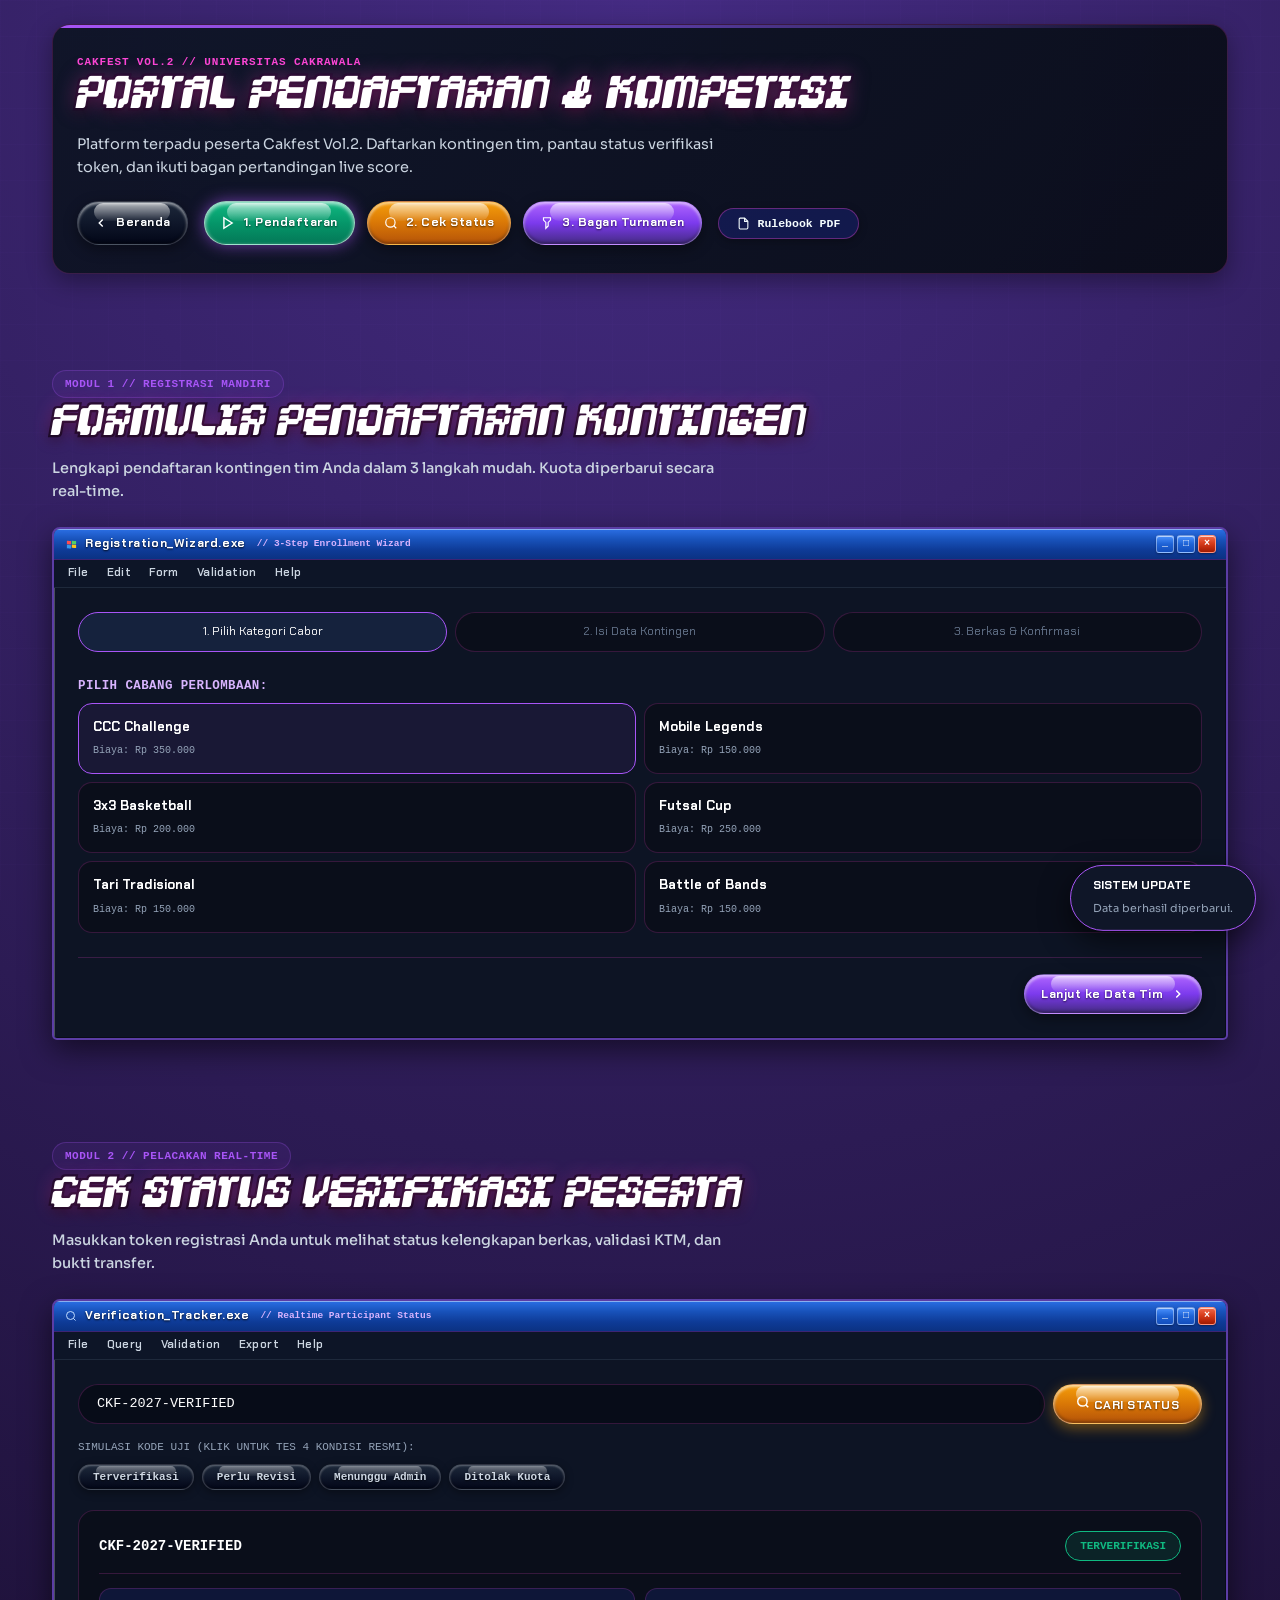
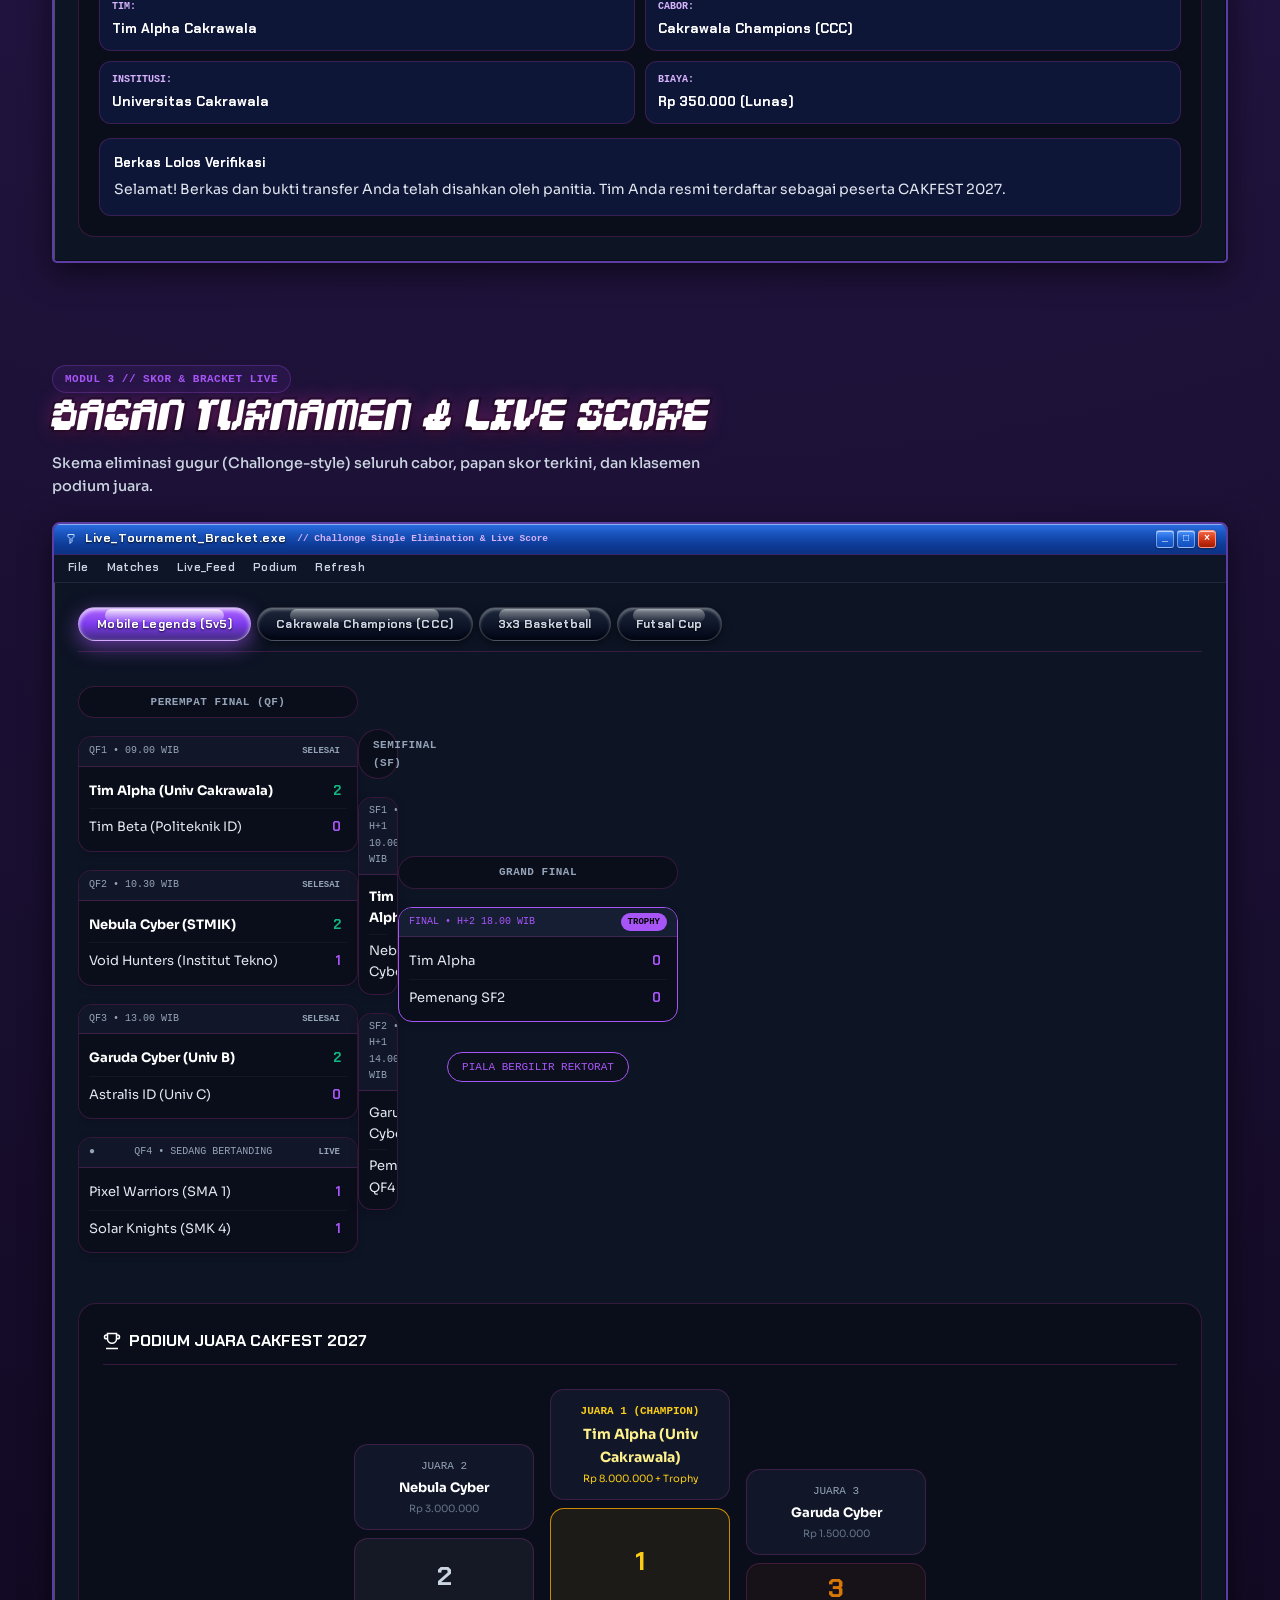
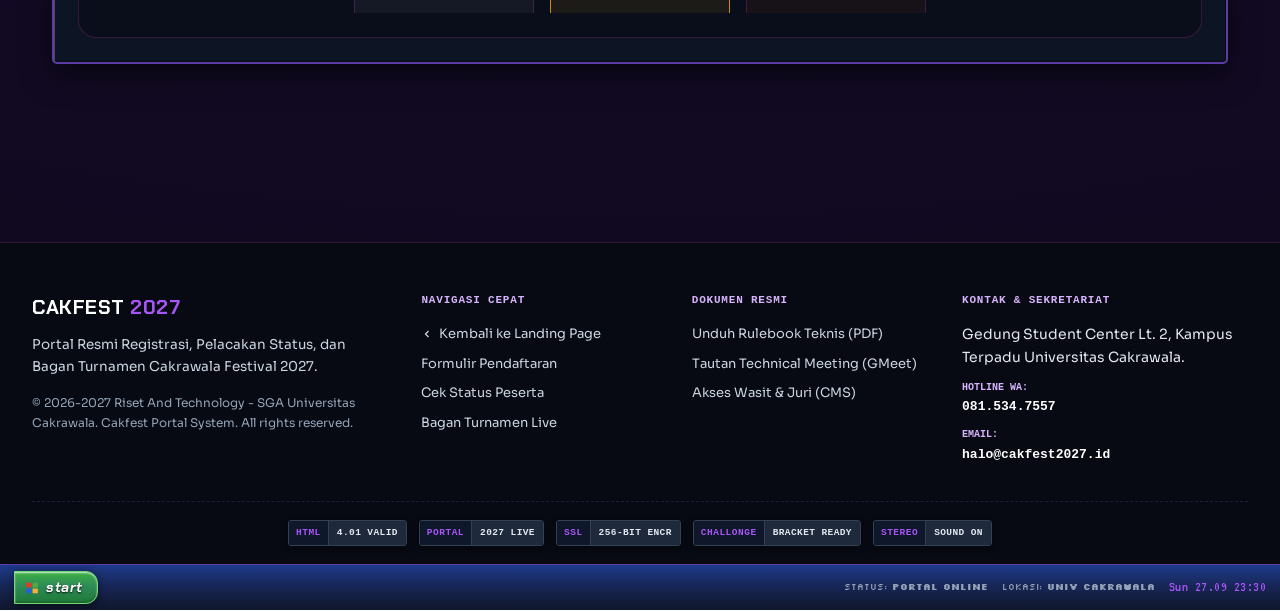
==== commit e7777073: "color pallete revision" ====
--- a/portal.html
+++ b/portal.html
@@ -25,37 +25,37 @@
     <!-- Unified Portal Banner Header -->
     <section class="portal-header-banner">
       <div class="portal-banner-inner">
-        <div class="portal-banner-tag-deck" style="display:flex; align-items:center; flex-wrap:wrap; gap:8px;">
-            </div>
-          </div>
+        <div class="portal-banner-tag-deck" style="display:flex; align-items:center; flex-wrap:wrap; gap:8px; margin-bottom: 8px;">
+          <span class="text-pop-magenta" style="font-family: var(--font-mono); font-size: 11px; font-weight: 700; letter-spacing: 0.08em;">
+            CAKFEST VOL.2 // UNIVERSITAS CAKRAWALA
+          </span>
         </div>
         <h1 class="portal-main-heading">
-          PORTAL PENDAFTARAN
+          PORTAL PENDAFTARAN &amp; KOMPETISI
         </h1>
         <p class="portal-main-desc">
-          Platform mandiri resmi peserta Cakrawala Festival 2027. Daftarkan kontingen Anda dalam 3 langkah ringkas, pantau proses verifikasi berkas KTM secara real-time, dan ikuti perkembangan bagan turnamen sistem gugur secara transparan.
+          Platform terpadu peserta Cakfest Vol.2. Daftarkan kontingen tim, pantau status verifikasi token, dan ikuti bagan pertandingan live score.
         </p>
         <div class="portal-quick-jump-bar">
-          <a href="index.html" class="btn-gel-pill gel-dark">
+          <a href="index.html" class="btn-gel-pill gel-dark" style="margin-right: 4px;">
             <svg width="14" height="14" viewBox="0 0 24 24" fill="none" stroke="currentColor" stroke-width="2.5"><polyline points="15 18 9 12 15 6"/></svg>
-            <span>Beranda Utama</span>
+            <span>Beranda</span>
           </a>
           <a href="#pendaftaran" class="btn-gel-pill gel-emerald active">
             <svg width="14" height="14" viewBox="0 0 24 24" fill="none" stroke="currentColor" stroke-width="2.5"><polygon points="5 3 19 12 5 21 5 3"/></svg>
-            <span>1. Form Pendaftaran</span>
+            <span>1. Pendaftaran</span>
           </a>
           <a href="#status" class="btn-gel-pill gel-amber">
             <svg width="14" height="14" viewBox="0 0 24 24" fill="none" stroke="currentColor" stroke-width="2"><circle cx="11" cy="11" r="8"/><line x1="21" y1="21" x2="16.65" y2="16.65"/></svg>
-            <span>2. Cek Status Token</span>
+            <span>2. Cek Status</span>
           </a>
           <a href="#bagan" class="btn-gel-pill gel-cyan">
             <svg width="14" height="14" viewBox="0 0 24 24" fill="none" stroke="currentColor" stroke-width="2"><polygon points="6 3 18 3 18 7 14 11 14 17 10 21 10 11 6 7 6 3"/></svg>
-            <span>3. Bagan Turnamen Live</span>
+            <span>3. Bagan Turnamen</span>
           </a>
-          <button class="btn-gel-pill gel-coral" onclick="openWindowModal('rulebookModal')" title="Unduh Buku Panduan Teknis &amp; Regulasi CAKFEST 2027">
-            <svg width="14" height="14" viewBox="0 0 24 24" fill="none" stroke="currentColor" stroke-width="2"><path d="M14 2H6a2 2 0 0 0-2 2v16a2 2 0 0 0 2 2h12a2 2 0 0 0 2-2V8z"/><polyline points="14 2 14 8 20 8"/></svg>
+          <button class="rulebook-quick-link" onclick="openWindowModal('rulebookModal')" title="Unduh Buku Panduan Teknis &amp; Regulasi CAKFEST 2027" style="margin-left: 4px;">
+            <svg width="13" height="13" viewBox="0 0 24 24" fill="none" stroke="currentColor" stroke-width="2"><path d="M14 2H6a2 2 0 0 0-2 2v16a2 2 0 0 0 2 2h12a2 2 0 0 0 2-2V8z"/><polyline points="14 2 14 8 20 8"/></svg>
             <span>Rulebook PDF</span>
-            <span class="gel-pill-badge">1.8M</span>
           </button>
         </div>
       </div>
@@ -575,7 +575,7 @@
           <strong>CAKFEST <span>2027</span></strong>
         </div>
         <p>Portal Resmi Registrasi, Pelacakan Status, dan Bagan Turnamen Cakrawala Festival 2027.</p>
-        <span class="footer-copy-text">&copy; 2026-2027 Panitia Resmi Cakrawala Festival. All rights reserved.</span>
+        <span class="footer-copy-text">&copy; 2026-2027 Riset And Technology - SGA Universitas Cakrawala. Cakfest Portal System. All rights reserved.</span>
       </div>
 
       <div class="footer-col">
--- a/styles.css
+++ b/styles.css
@@ -27,41 +27,177 @@
 /* ==========================================================================
    CAKFEST 2027 - REFINED FRUTIGER AERO & CYBER-DECK DESIGN SYSTEM
    Aesthetic: Calming, Spacious, High Readability & Zero Visual Fatigue
-   Design References: referensi3.png (Aero window), referensi2.png (Cyber glass), styleReferensi.png (Retro OS)
+/* ==========================================================================
+   CAKFEST 2027 - FIGMA DESIGN SYSTEM FOUNDATION INTEGRATION
+   Source: Figma File "Cakfest Landing Page" (Page: Fondation)
+   Authors: Riset And Technology - SGA Universitas Cakrawala (2026)
+   Tokens: Colors (Primary, Secondary, Tertiary, Neutral, Semantics),
+           Borders (Radius 0-full, Width 1px-20px),
+           Elevation (Style 01-05), Typography (Poppins, Headline scales)
    ========================================================================== */
 
 @import url('https://fonts.googleapis.com/css2?family=Chakra+Petch:ital,wght@0,500;0,600;0,700;1,700;1,900&family=JetBrains+Mono:wght@400;500;600;700&family=Silkscreen:wght@400;700&family=Sora:wght@400;500;600;700;800&family=Space+Grotesk:wght@400;500;600;700&family=VT323&display=swap');
 
 :root {
-  /* Surface Hierarchy (Restful, Deep Midnight Slate) */
-  --bg-deep: #090d16;
-  --bg-card: #101626;
-  --bg-elevated: #151d30;
-  --bg-input: #0c111e;
-  
-  /* Borders (Subtle, non-distracting) */
-  --border-soft: #1c263c;
-  --border-card: #23314d;
-  --border-active: #38bdf8;
-  
-  /* Primary Brand Accent (Calm Aero Sky & Deep Ocean) */
-  --accent-sky: #38bdf8;
-  --accent-sky-soft: rgba(56, 189, 248, 0.12);
-  --accent-sky-glow: rgba(56, 189, 248, 0.22);
-  --accent-blue: #2563eb;
-  --accent-blue-deep: #1d4ed8;
-  
-  /* Status Colors (Semantic Only, High Contrast, Restful) */
-  --status-verified: #10b981;
-  --status-verified-soft: rgba(16, 185, 129, 0.12);
-  --status-revision: #f59e0b;
-  --status-revision-soft: rgba(245, 158, 11, 0.12);
-  --status-pending: #38bdf8;
-  --status-pending-soft: rgba(56, 189, 248, 0.12);
-  --status-rejected: #ef4444;
-  --status-rejected-soft: rgba(239, 68, 68, 0.12);
-
-  /* Typography (Authentic Y2K Cyber & Retro System) */
+  /* ========================================================================
+     CANVA BRAND GUIDELINES CAKFEST VOL.2 INTEGRATION
+     Source: Official Canva Brand Guidelines "Brand Guidelines CAKFEST VOL.2"
+     Theme: "Make It Pop: Turn Your Spark Into Impact"
+     Tagline: "Your Spark. Your Moment. Your Impact."
+     ======================================================================== */
+  --brand-primary: #192271; /* Electric Blue / Deep Navy (Profesionalisme & Univ Cakrawala) */
+  --brand-secondary: #fd47d6; /* Pop Magenta / Vivid Pink (Kreativitas, Seni & Keberanian Tampil) */
+  --brand-accent-lime: #e0ff00; /* Electric Lime (Highlight Informasi & Elemen Aktif) */
+  --brand-accent-amber: #ffbb37; /* Bright Amber / Warm Gold */
+  --brand-purple-shadow: #442b82; /* Deep Cosmic Purple Shadow */
+  --brand-dark: #19160f; /* Carbon Dark */
+  --brand-light: #f6feff; /* Ice White */
+
+  /* ========================================================================
+     1. FIGMA COLORS FOUNDATION (Fondation / Colors)
+     ======================================================================== */
+  /* Primary Palette (High-energy brand identity, CTA utama & konversi) */
+  --color-primary-50:  #E6ECEF;
+  --color-primary-100: #B2C5CC;
+  --color-primary-200: #8CA9B4;
+  --color-primary-300: #588291;
+  --color-primary-400: #386A7C;
+  --color-primary-500: #1A2568; /* Core Brand Primary (Figma global) */
+  --color-primary-600: #18225F; /* Landing Page Canvas Base (Figma High Fidelity 6:1745) */
+  --color-primary-650: #053F53;
+  --color-primary-700: #043141;
+  --color-primary-800: #032632;
+  --color-primary-900: #031D26;
+  --color-primary-berry: #fd47d6; /* Aligned with Canva Pop Magenta */
+  --color-primary-berry-light: #FAE6EE;
+
+  /* Secondary Palette (Penyeimbang, tombol sekunder, navigasi, label kategori) */
+  --color-secondary-50:  #FAF7F0;
+  --color-secondary-100: #F0E6CF;
+  --color-secondary-200: #E8DAB8;
+  --color-secondary-300: #DEC998;
+  --color-secondary-400: #D8BE84;
+  --color-secondary-500: #CEAE65; /* Warm Gold / Sand Accent */
+  --color-secondary-600: #BB9E5C;
+  --color-secondary-700: #927C48;
+  --color-secondary-800: #716038;
+  --color-secondary-900: #57492A;
+
+  /* Tertiary Palette (Aksen kreatif dinamis, dekoratif, transisi latar, fitur premium) */
+  --color-tertiary-50:  #FDF9EF;
+  --color-tertiary-100: #F9EBCD;
+  --color-tertiary-200: #F6E2B5;
+  --color-tertiary-300: #F2D594;
+  --color-tertiary-400: #EFCD7F;
+  --color-tertiary-500: #EBC05F; /* Vibrant Gold Accent */
+  --color-tertiary-600: #D6AF56;
+  --color-tertiary-700: #A78843;
+  --color-tertiary-800: #816A34;
+  --color-tertiary-900: #635128;
+
+  /* Neutral Palette (Fondasi struktur UI, background, card, border, teks cool-tone) */
+  --color-neutral-50:  #FFFFFF;
+  --color-neutral-100: #FCFCFC;
+  --color-neutral-200: #F5F5F5;
+  --color-neutral-300: #F0F0F0;
+  --color-neutral-400: #D9D9D9;
+  --color-neutral-500: #BFBFBF;
+  --color-neutral-600: #8C8C8C;
+  --color-neutral-700: #595959;
+  --color-neutral-800: #454545;
+  --color-neutral-900: #262626;
+  --color-neutral-text: #28293D; /* Primary Heading / Body text on light */
+
+  /* Semantic - Success (Indikator berhasil / positif) */
+  --color-success-50:  #E7F8F2;
+  --color-success-100: #B5E9D8;
+  --color-success-200: #91DFC5;
+  --color-success-300: #5FD0AB;
+  --color-success-400: #40C79A;
+  --color-success-500: #10B981;
+  --color-success-600: #0FA875;
+  --color-success-700: #0B835C;
+  --color-success-800: #096647;
+  --color-success-900: #074E36;
+
+  /* Semantic - Warning (Indikator status tunda / perhatian non-kritis) */
+  --color-warning-50:  #FEF5E7;
+  --color-warning-100: #FCE1B3;
+  --color-warning-200: #FAD28F;
+  --color-warning-300: #F8BE5C;
+  --color-warning-400: #F7B13C;
+  --color-warning-500: #F59E0B;
+  --color-warning-600: #DF900A;
+  --color-warning-700: #AE7008;
+  --color-warning-800: #875706;
+  --color-warning-900: #674205;
+
+  /* Semantic - Error (Indikator masalah kritis, aksi destruktif, kegagalan) */
+  --color-error-50:  #FDECEC;
+  --color-error-100: #FAC5C5;
+  --color-error-200: #F8A9A9;
+  --color-error-300: #F48282;
+  --color-error-400: #F26969;
+  --color-error-500: #EF4444;
+  --color-error-600: #D93E3E;
+  --color-error-700: #AA3030;
+  --color-error-800: #832525;
+  --color-error-900: #641D1D;
+
+  /* Semantic - Info (Pesan informatif, panduan, pembaruan pengguna) */
+  --color-info-50:  #EBF3FE;
+  --color-info-100: #C2D8FC;
+  --color-info-200: #A5C6FB;
+  --color-info-300: #7CABF9;
+  --color-info-400: #629BF8;
+  --color-info-500: #8B5CF6;
+  --color-info-600: #3676E0;
+  --color-info-700: #2A5CAF;
+  --color-info-800: #204887;
+  --color-info-900: #193767;
+
+  /* ========================================================================
+     2. FIGMA BORDER FOUNDATION (Fondation / Border)
+     ======================================================================== */
+  /* Border Radius Tokens */
+  --border-radius-none: 0px;
+  --border-radius-xs:   2px;
+  --border-radius-sm:   4px;
+  --border-radius-md:   8px;
+  --border-radius-lg:   12px;
+  --border-radius-xl:   16px;
+  --border-radius-full: 9999px;
+
+  /* Border Width Tokens */
+  --border-width-01: 1px;
+  --border-width-02: 1.5px;
+  --border-width-03: 2px;
+  --border-width-04: 4px;
+  --border-width-05: 8px;
+  --border-width-06: 12px;
+  --border-width-07: 16px;
+  --border-width-08: 20px;
+
+  /* ========================================================================
+     3. FIGMA ELEVATION FOUNDATION (Fondation / Elevation)
+     ======================================================================== */
+  /* Drop Shadow Light Tokens (Figma Exact) */
+  --elevation-style-01: 0px 1px 8px 2px rgba(0, 0, 0, 0.04);
+  --elevation-style-02: 0px 1px 8px 2px rgba(0, 0, 0, 0.06);
+  --elevation-style-03: 0px 1px 8px 2px rgba(0, 0, 0, 0.08);
+  --elevation-style-04: 0px 1px 8px 2px rgba(0, 0, 0, 0.10);
+  --elevation-style-05: 0px 1px 8px 2px rgba(0, 0, 0, 0.12);
+
+  /* Elevation Cyber Glass & Dark Surfaces */
+  --elevation-dark-01: 0px 1px 8px 2px rgba(0, 0, 0, 0.25);
+  --elevation-dark-02: 0px 4px 16px 2px rgba(0, 0, 0, 0.35);
+  --elevation-dark-03: 0px 8px 24px 4px rgba(0, 0, 0, 0.45);
+  --elevation-dark-04: 0px 12px 32px 6px rgba(0, 0, 0, 0.55);
+  --elevation-dark-05: 0px 20px 48px 8px rgba(0, 0, 0, 0.65);
+
+  /* ========================================================================
+     4. TYPOGRAPHY (Original Y2K Cyber & Retro System)
+     ======================================================================== */
   --font-vanosky: 'Vanosky', 'Planet Kosmos', 'Chakra Petch', sans-serif;
   --font-kosmos: 'Vanosky', 'Planet Kosmos', 'Chakra Petch', sans-serif;
   --font-display: 'Chakra Petch', sans-serif;
@@ -71,10 +207,195 @@
   --font-mono: 'JetBrains Mono', monospace;
   --font-body: 'Sora', 'Space Grotesk', sans-serif;
 
-  /* Restrained Aero Shadows (No blinding neon glow) */
-  --shadow-window: 0 25px 60px rgba(0, 0, 0, 0.55), 0 0 0 1px rgba(255, 255, 255, 0.08);
-  --shadow-card: 0 4px 16px rgba(0, 0, 0, 0.3);
-  --shadow-gel: 0 3px 10px rgba(2, 132, 199, 0.3), inset 0 1px 0 rgba(255, 255, 255, 0.45);
+  /* ========================================================================
+     5. CANVA BRAND GUIDELINES COLOR PALETTE & THEME MAPPING
+     Primary: #192271 (Electric Blue / Deep Navy - Profesionalisme)
+     Secondary: #fd47d6 (Pop Magenta / Vivid Pink - Kreativitas & Spark)
+     Warna Bantu: #e0ff00 (Electric Lime - Highlight) & #ffbb37 (Bright Amber)
+     Atmosphere: #442b82 (Deep Cosmic Purple)
+     ======================================================================== */
+  /* Surfaces */
+  --bg-deep: #090e1f;
+  --bg-card: #0e1638;
+  --bg-elevated: #151f47;
+  --bg-input: #0a0f26;
+
+  /* Borders */
+  --border-soft: rgba(253, 71, 214, 0.18);
+  --border-card: rgba(37, 50, 140, 0.45);
+  --border-active: var(--brand-secondary, #fd47d6);
+
+  /* Primary Brand Accents */
+  --accent-sky: #a855f7;
+  --accent-magenta: var(--brand-secondary, #fd47d6);
+  --accent-lime: var(--brand-accent-lime, #e0ff00);
+  --accent-amber: var(--brand-accent-amber, #ffbb37);
+  --accent-blue: var(--brand-purple-shadow, #442b82);
+  --accent-blue-deep: #24154a;
+
+  /* Status Colors */
+  --status-verified: #10b981;
+  --status-verified-soft: rgba(16, 185, 129, 0.12);
+  --status-revision: var(--brand-accent-amber, #ffbb37);
+  --status-revision-soft: rgba(255, 187, 55, 0.12);
+  --status-pending: #c084fc;
+  --status-pending-soft: rgba(192, 132, 252, 0.15);
+  --status-rejected: #ef4444;
+  --status-rejected-soft: rgba(239, 68, 68, 0.12);
+
+  /* Shadows */
+  --shadow-window: 0 25px 60px rgba(0, 0, 0, 0.55), 0 0 30px rgba(253, 71, 214, 0.12), 0 0 0 1px rgba(255, 255, 255, 0.08);
+  --shadow-card: 0 4px 16px rgba(0, 0, 0, 0.35);
+  --shadow-gel: 0 3px 10px rgba(25, 34, 113, 0.45), inset 0 1px 0 rgba(255, 255, 255, 0.45);
+}
+
+/* ==========================================================================
+   CANVA BRAND GUIDELINE COMPONENTS & UTILITY CLASSES
+   ========================================================================== */
+.brand-theme-badge {
+  display: inline-flex;
+  align-items: center;
+  gap: 8px;
+  background: rgba(253, 71, 214, 0.12);
+  border: 1px solid var(--brand-secondary, #fd47d6);
+  color: var(--brand-secondary, #fd47d6);
+  font-family: var(--font-mono);
+  font-size: 11px;
+  font-weight: 700;
+  padding: 4px 12px;
+  border-radius: var(--border-radius-full, 999px);
+  letter-spacing: 0.8px;
+  text-transform: uppercase;
+  box-shadow: 0 0 12px rgba(253, 71, 214, 0.25);
+}
+
+.brand-theme-badge .spark-dot {
+  width: 7px;
+  height: 7px;
+  border-radius: 50%;
+  background: var(--brand-accent-lime, #e0ff00);
+  box-shadow: 0 0 8px var(--brand-accent-lime, #e0ff00);
+  animation: pulseGreenDot 1.2s infinite alternate;
+}
+
+.text-pop-magenta {
+  color: var(--brand-secondary, #fd47d6) !important;
+}
+
+.text-electric-lime {
+  color: var(--brand-accent-lime, #e0ff00) !important;
+}
+
+.text-amber-gold {
+  color: var(--brand-accent-amber, #ffbb37) !important;
+}
+
+/* Brand Pillars Container */
+.brand-pillars-strip {
+  display: grid;
+  grid-template-columns: repeat(4, 1fr);
+  gap: 16px;
+  margin: 32px 0 24px;
+}
+
+@media (max-width: 992px) {
+  .brand-pillars-strip {
+    grid-template-columns: repeat(2, 1fr);
+  }
+}
+
+@media (max-width: 576px) {
+  .brand-pillars-strip {
+    grid-template-columns: 1fr;
+  }
+}
+
+.brand-pillar-card {
+  background: rgba(13, 21, 44, 0.75);
+  border: var(--border-width-01) solid rgba(253, 71, 214, 0.22);
+  border-radius: var(--border-radius-lg, 12px);
+  padding: 18px;
+  transition: all 0.25s cubic-bezier(0.16, 1, 0.3, 1);
+  position: relative;
+  overflow: hidden;
+  backdrop-filter: blur(8px);
+}
+
+.brand-pillar-card:hover {
+  transform: translateY(-3px);
+  border-color: var(--brand-secondary, #fd47d6);
+  box-shadow: 0 8px 24px rgba(253, 71, 214, 0.18);
+}
+
+.brand-pillar-card::before {
+  content: "";
+  position: absolute;
+  top: 0;
+  left: 0;
+  right: 0;
+  height: 2px;
+  background: linear-gradient(90deg, var(--brand-secondary, #fd47d6), var(--brand-accent-lime, #e0ff00));
+  opacity: 0.8;
+}
+
+.brand-pillar-icon {
+  width: 44px;
+  height: 44px;
+  border-radius: 12px;
+  background: rgba(25, 34, 113, 0.45);
+  border: 1px solid rgba(253, 71, 214, 0.3);
+  display: inline-flex;
+  align-items: center;
+  justify-content: center;
+  margin-bottom: 12px;
+  transition: all 0.25s cubic-bezier(0.16, 1, 0.3, 1);
+  box-shadow: 0 4px 12px rgba(0, 0, 0, 0.25);
+}
+
+.brand-pillar-card:hover .brand-pillar-icon {
+  background: rgba(253, 71, 214, 0.18);
+  border-color: var(--brand-secondary, #fd47d6);
+  transform: translateY(-2px) scale(1.05);
+  box-shadow: 0 0 16px rgba(253, 71, 214, 0.35);
+}
+
+.brand-pillar-icon.pillar-collab {
+  border-color: rgba(246, 254, 255, 0.4);
+  background: rgba(25, 34, 113, 0.6);
+}
+
+.brand-pillar-icon.pillar-creative {
+  border-color: rgba(253, 71, 214, 0.4);
+  background: rgba(68, 43, 130, 0.5);
+}
+
+.brand-pillar-icon.pillar-impact {
+  border-color: rgba(224, 255, 0, 0.4);
+  background: rgba(25, 34, 113, 0.6);
+}
+
+.brand-pillar-icon.pillar-energy {
+  border-color: rgba(255, 187, 55, 0.4);
+  background: rgba(68, 43, 130, 0.5);
+}
+
+.brand-pillar-title {
+  font-family: var(--font-display);
+  font-size: 15px;
+  font-weight: 800;
+  color: #ffffff;
+  letter-spacing: 0.5px;
+  margin-bottom: 6px;
+  display: flex;
+  align-items: center;
+  gap: 6px;
+}
+
+.brand-pillar-desc {
+  font-family: var(--font-body);
+  font-size: 12.5px;
+  line-height: 1.55;
+  color: #cbd5e1;
 }
 
 * {
@@ -88,8 +409,9 @@
 }
 
 body {
-  background: radial-gradient(circle at 50% 0%, #111a33 0%, #090d16 55%, #05070c 100%);
-  color: #f1f5f9;
+  /* Canva Brand Guidelines Canvas: Primary #192271 (Electric Blue/Deep Navy) with Cosmic Atmosphere #442b82 & #090e1f */
+  background: radial-gradient(circle at 50% 0%, var(--brand-purple-shadow, #442b82) 0%, #20133d 45%, #0d071a 100%);
+  color: var(--brand-light, #f6feff);
   font-family: var(--font-body);
   font-size: 14px;
   line-height: 1.6;
@@ -102,8 +424,8 @@
   position: fixed;
   inset: 0;
   background-image: 
-    linear-gradient(to right, rgba(56, 189, 248, 0.025) 1px, transparent 1px),
-    linear-gradient(to bottom, rgba(56, 189, 248, 0.025) 1px, transparent 1px);
+    linear-gradient(to right, rgba(168, 85, 247, 0.025) 1px, transparent 1px),
+    linear-gradient(to bottom, rgba(168, 85, 247, 0.025) 1px, transparent 1px);
   background-size: 36px 36px;
   pointer-events: none;
   z-index: -1;
@@ -197,7 +519,7 @@
   background: rgba(9, 13, 22, 0.88);
   backdrop-filter: blur(14px);
   -webkit-backdrop-filter: blur(14px);
-  border-bottom: 1px solid rgba(56, 189, 248, 0.18);
+  border-bottom: 1px solid rgba(168, 85, 247, 0.18);
   box-shadow: 0 4px 24px rgba(0, 0, 0, 0.45);
 }
 
@@ -225,14 +547,14 @@
 .brand-retro-badge {
   width: 34px;
   height: 34px;
-  background: linear-gradient(135deg, #1d4ed8 0%, #0284c7 100%);
-  border: 1px solid rgba(56, 189, 248, 0.45);
+  background: linear-gradient(135deg, #3c2475 0%, #7048c6 100%);
+  border: 1px solid rgba(168, 85, 247, 0.45);
   border-radius: 10px;
   display: flex;
   align-items: center;
   justify-content: center;
   color: #fff;
-  box-shadow: 0 2px 8px rgba(2, 132, 199, 0.35);
+  box-shadow: 0 2px 8px rgba(112, 72, 198, 0.35);
   transition: transform 0.2s ease;
 }
 
@@ -322,15 +644,15 @@
 
 .nav-item-link:hover {
   color: #fff;
-  background: rgba(56, 189, 248, 0.07);
-  border-color: rgba(56, 189, 248, 0.18);
+  background: rgba(168, 85, 247, 0.07);
+  border-color: rgba(168, 85, 247, 0.18);
 }
 
 .nav-item-link.active {
   color: var(--accent-sky);
-  background: rgba(56, 189, 248, 0.12);
-  border-color: rgba(56, 189, 248, 0.35);
-  box-shadow: inset 0 0 10px rgba(56, 189, 248, 0.08);
+  background: rgba(168, 85, 247, 0.12);
+  border-color: rgba(168, 85, 247, 0.35);
+  box-shadow: inset 0 0 10px rgba(168, 85, 247, 0.08);
 }
 
 /* Navbar Action Deck */
@@ -343,7 +665,7 @@
 /* PROMINENT RULEBOOK BUTTON (Navbar) */
 .btn-navbar-rulebook {
   background: linear-gradient(180deg, #152038 0%, #0e1628 100%);
-  border: 1px solid rgba(56, 189, 248, 0.42);
+  border: 1px solid rgba(168, 85, 247, 0.42);
   color: #f1f5f9;
   font-family: var(--font-display);
   font-size: 12px;
@@ -363,7 +685,7 @@
   border-color: var(--accent-sky);
   color: #fff;
   transform: translateY(-1px);
-  box-shadow: 0 4px 14px rgba(56, 189, 248, 0.25), inset 0 1px 0 rgba(255, 255, 255, 0.25);
+  box-shadow: 0 4px 14px rgba(168, 85, 247, 0.25), inset 0 1px 0 rgba(255, 255, 255, 0.25);
 }
 
 .btn-navbar-rulebook svg {
@@ -371,8 +693,8 @@
 }
 
 .btn-navbar-rulebook .btn-pill-tag {
-  background: rgba(56, 189, 248, 0.18);
-  border: 1px solid rgba(56, 189, 248, 0.4);
+  background: rgba(168, 85, 247, 0.18);
+  border: 1px solid rgba(168, 85, 247, 0.4);
   color: var(--accent-sky);
   font-family: var(--font-mono);
   font-size: 9px;
@@ -384,8 +706,8 @@
 
 /* Primary CTA Button (Navbar) */
 .btn-navbar-primary-cta {
-  background: linear-gradient(180deg, #38bdf8 0%, #0284c7 100%);
-  border: 1px solid #0369a1;
+  background: linear-gradient(180deg, #a855f7 0%, #7048c6 100%);
+  border: 1px solid #442b82;
   color: #fff;
   font-family: var(--font-display);
   font-size: 12px;
@@ -396,14 +718,14 @@
   align-items: center;
   gap: 6px;
   text-decoration: none;
-  box-shadow: 0 2px 8px rgba(2, 132, 199, 0.35), inset 0 1px 0 rgba(255, 255, 255, 0.35);
+  box-shadow: 0 2px 8px rgba(112, 72, 198, 0.35), inset 0 1px 0 rgba(255, 255, 255, 0.35);
   transition: all 0.2s ease;
 }
 
 .btn-navbar-primary-cta:hover {
-  background: linear-gradient(180deg, #60a5fa 0%, #0284c7 100%);
+  background: linear-gradient(180deg, #a855f7 0%, #7048c6 100%);
   transform: translateY(-1px);
-  box-shadow: 0 4px 14px rgba(56, 189, 248, 0.45);
+  box-shadow: 0 4px 14px rgba(168, 85, 247, 0.45);
 }
 
 /* CRT Toggle Button (Navbar) */
@@ -426,7 +748,7 @@
 .btn-navbar-crt:hover, .btn-navbar-crt.active {
   border-color: var(--accent-sky);
   color: var(--accent-sky);
-  background: rgba(56, 189, 248, 0.1);
+  background: rgba(168, 85, 247, 0.1);
 }
 
 /* ==========================================================================
@@ -457,8 +779,8 @@
   display: inline-flex;
   align-items: center;
   gap: 6px;
-  background: rgba(56, 189, 248, 0.08);
-  border: 1px solid rgba(56, 189, 248, 0.25);
+  background: rgba(168, 85, 247, 0.08);
+  border: 1px solid rgba(168, 85, 247, 0.25);
   color: var(--accent-sky);
   font-family: var(--font-mono);
   font-size: 11px;
@@ -471,19 +793,15 @@
 
 .landing-section-header h2 {
   font-family: var(--font-vanosky);
-  font-size: clamp(22px, 2.6vw, 32px);
+  font-size: clamp(24px, 2.9vw, 36px);
   font-weight: 900;
   color: #ffffff;
-  -webkit-text-stroke: 2.8px #0284c7;
+  -webkit-text-stroke: 4.5px #120924;
   paint-order: stroke fill;
   text-shadow: 
-    2px 2px 0 #0284c7,
-    -1px -1px 0 #0284c7,
-    1px -1px 0 #0284c7,
-    -1px 1px 0 #0284c7,
-    3px 3px 0 #0369a1,
-    0 3px 8px rgba(0, 0, 0, 0.85);
-  letter-spacing: 0.8px;
+    0 0 18px rgba(253, 71, 214, 0.45),
+    0 4px 14px rgba(0, 0, 0, 0.95);
+  letter-spacing: 1px;
   line-height: 1.25;
 }
 
@@ -498,7 +816,7 @@
 /* Reusable OS Titlebar (Used in CD Player, Modal Dialogs) */
 .os-titlebar {
   background: linear-gradient(180deg, #1e3a8a 0%, #172554 50%, #0f172a 100%);
-  border-bottom: 1px solid #2563eb;
+  border-bottom: 1px solid #5b3da5;
   padding: 8px 14px;
   display: flex;
   align-items: center;
@@ -517,12 +835,12 @@
   width: 22px;
   height: 22px;
   background: #0f172a;
-  border: 1px solid #60a5fa;
+  border: 1px solid #a855f7;
   border-radius: 4px;
   display: flex;
   align-items: center;
   justify-content: center;
-  color: #93c5fd;
+  color: #d8b4fe;
 }
 
 .titlebar-text {
@@ -534,7 +852,7 @@
 }
 
 .titlebar-text span {
-  color: #93c5fd;
+  color: #d8b4fe;
 }
 
 .titlebar-btns {
@@ -559,8 +877,8 @@
 }
 
 .titlebar-btn:hover {
-  background: #3b82f6;
-  border-color: #93c5fd;
+  background: #5b3da5;
+  border-color: #d8b4fe;
 }
 
 /* CRT Scanlines Overlay */
@@ -580,7 +898,7 @@
 }
 
 body.crt-active {
-  text-shadow: 0 0 1px rgba(56, 189, 248, 0.4);
+  text-shadow: 0 0 1px rgba(168, 85, 247, 0.4);
 }
 
 /* ==========================================================================
@@ -735,10 +1053,10 @@
   display: flex;
   flex-direction: column;
   justify-content: space-between;
-  background: linear-gradient(145deg, #070c18 0%, #0d1526 100%);
+  background: linear-gradient(145deg, #0e071c 0%, #1b0e36 100%);
   color: #f1f5f9;
   z-index: 2;
-  border-right: 1px solid rgba(56, 189, 248, 0.15);
+  border-right: 1px solid rgba(168, 85, 247, 0.15);
 }
 
 .hero-holo-eyebrow {
@@ -748,7 +1066,7 @@
   font-family: var(--font-mono);
   font-size: 11px;
   font-weight: 700;
-  color: #7dd3fc;
+  color: #c084fc;
   letter-spacing: 0.8px;
   margin-bottom: 12px;
 }
@@ -757,27 +1075,22 @@
   width: 6px;
   height: 6px;
   border-radius: 50%;
-  background: #38bdf8;
-  box-shadow: 0 0 8px #38bdf8;
+  background: #a855f7;
+  box-shadow: 0 0 8px #a855f7;
 }
 
 .hero-holo-main-title {
   font-family: var(--font-vanosky);
-  font-size: clamp(36px, 4.5vw, 58px);
+  font-size: clamp(38px, 4.8vw, 62px);
   font-weight: 900;
-  line-height: 1.06;
+  line-height: 1.08;
   color: #ffffff;
-  -webkit-text-stroke: 3.5px #0284c7;
+  -webkit-text-stroke: 5.5px #120924;
   paint-order: stroke fill;
   text-shadow: 
-    2px 2px 0 #0284c7,
-    -2px -2px 0 #0284c7,
-    2px -2px 0 #0284c7,
-    -2px 2px 0 #0284c7,
-    3px 4px 0 #0369a1,
-    4px 5px 0 #0c4a6e,
-    0 4px 12px rgba(0, 0, 0, 0.85);
-  letter-spacing: 1px;
+    0 0 24px rgba(253, 71, 214, 0.55),
+    0 6px 18px rgba(0, 0, 0, 0.95);
+  letter-spacing: 1.2px;
   text-transform: uppercase;
   margin-bottom: 16px;
   position: relative;
@@ -808,7 +1121,7 @@
   align-items: center;
   justify-content: center;
   gap: 8px;
-  background: linear-gradient(180deg, #0284c7 0%, #0369a1 50%, #075985 100%);
+  background: linear-gradient(180deg, #7048c6 0%, #442b82 50%, #075985 100%);
   color: #ffffff;
   font-family: var(--font-display);
   font-size: 12px;
@@ -818,7 +1131,7 @@
   border-radius: 999px;
   text-decoration: none;
   cursor: pointer;
-  box-shadow: 0 4px 14px rgba(2, 132, 199, 0.45), inset 0 2px 3px rgba(255, 255, 255, 0.65), inset 0 -2px 3px rgba(0, 0, 0, 0.3);
+  box-shadow: 0 4px 14px rgba(112, 72, 198, 0.45), inset 0 2px 3px rgba(255, 255, 255, 0.65), inset 0 -2px 3px rgba(0, 0, 0, 0.3);
   text-shadow: 0 1px 2px rgba(0, 0, 0, 0.6);
   border: 1px solid rgba(255, 255, 255, 0.35);
   overflow: hidden;
@@ -840,9 +1153,9 @@
 }
 
 .btn-holo-primary:hover {
-  background: linear-gradient(180deg, #38bdf8 0%, #0284c7 50%, #0369a1 100%);
+  background: linear-gradient(180deg, #b066ff 0%, #7c3aed 50%, #442b82 100%);
   transform: translateY(-2px);
-  box-shadow: 0 6px 22px rgba(56, 189, 248, 0.6), inset 0 2px 4px rgba(255, 255, 255, 0.8);
+  box-shadow: 0 6px 22px rgba(168, 85, 247, 0.6), inset 0 2px 4px rgba(255, 255, 255, 0.8);
 }
 
 .btn-holo-secondary {
@@ -922,7 +1235,7 @@
 .holo-status-item strong {
   font-family: var(--font-retro);
   font-size: 16px;
-  color: #38bdf8;
+  color: #a855f7;
   letter-spacing: 0.5px;
 }
 
@@ -930,7 +1243,7 @@
   font-family: var(--font-mono);
   font-size: 10px;
   font-weight: 700;
-  color: #93c5fd;
+  color: #d8b4fe;
   text-transform: uppercase;
   letter-spacing: 0.5px;
 }
@@ -998,7 +1311,7 @@
   padding: 6px 12px;
   border-radius: 14px;
   margin-bottom: 8px;
-  box-shadow: 0 4px 16px rgba(0, 0, 0, 0.6), 0 0 12px rgba(56, 189, 248, 0.35);
+  box-shadow: 0 4px 16px rgba(0, 0, 0, 0.6), 0 0 12px rgba(168, 85, 247, 0.35);
   max-width: 210px;
   text-align: center;
   backdrop-filter: blur(8px);
@@ -1022,7 +1335,7 @@
   width: 195px;
   height: 195px;
   cursor: pointer;
-  filter: drop-shadow(0 14px 28px rgba(0, 0, 0, 0.75)) drop-shadow(0 2px 10px rgba(56, 189, 248, 0.45));
+  filter: drop-shadow(0 14px 28px rgba(0, 0, 0, 0.75)) drop-shadow(0 2px 10px rgba(168, 85, 247, 0.45));
   animation: heroMascotFloat 3.8s ease-in-out infinite alternate;
   transition: transform 0.25s cubic-bezier(0.34, 1.56, 0.64, 1);
 }
@@ -1080,7 +1393,7 @@
 .winamp-player-skin:hover {
   box-shadow: 
     0 16px 36px rgba(0, 0, 0, 0.85),
-    0 0 16px rgba(56, 189, 248, 0.25),
+    0 0 16px rgba(168, 85, 247, 0.25),
     inset 1px 1px 0 #fff;
 }
 
@@ -1137,7 +1450,7 @@
 }
 
 .winamp-wbtn:hover {
-  background: #3b82f6;
+  background: #5b3da5;
   color: #fff;
 }
 
@@ -1163,7 +1476,7 @@
 }
 
 .winamp-menubar span:hover {
-  color: #2563eb;
+  color: #5b3da5;
 }
 
 .winamp-menubar span u {
@@ -1219,7 +1532,7 @@
 
 .winamp-play-indicator {
   font-size: 8px;
-  color: #38bdf8;
+  color: #a855f7;
   animation: blinkIndicator 1.5s infinite;
 }
 
@@ -1234,7 +1547,7 @@
   font-weight: 700;
   color: #ffffff;
   letter-spacing: 1px;
-  text-shadow: 0 0 8px rgba(56, 189, 248, 0.8), 0 0 2px #fff;
+  text-shadow: 0 0 8px rgba(168, 85, 247, 0.8), 0 0 2px #fff;
   line-height: 1;
 }
 
@@ -1243,7 +1556,7 @@
   display: flex;
   flex-direction: column;
   font-size: 7px;
-  color: #38bdf8;
+  color: #a855f7;
   font-family: var(--font-pixel);
   line-height: 1.2;
 }
@@ -1262,7 +1575,7 @@
 .stereo-ring {
   width: 5px;
   height: 5px;
-  border: 1px solid #38bdf8;
+  border: 1px solid #a855f7;
   border-radius: 50%;
 }
 
@@ -1272,7 +1585,7 @@
 
 .stereo-text {
   font-size: 6px;
-  color: #7dd3fc;
+  color: #c084fc;
   font-style: normal;
   letter-spacing: 0.3px;
 }
@@ -1320,7 +1633,7 @@
   margin-top: 3px;
   overflow: hidden;
   white-space: nowrap;
-  border-top: 1px dotted rgba(56, 189, 248, 0.3);
+  border-top: 1px dotted rgba(168, 85, 247, 0.3);
   padding-top: 2px;
 }
 
@@ -1329,9 +1642,9 @@
   animation: winampScroll 16s linear infinite;
   font-family: var(--font-pixel);
   font-size: 8px;
-  color: #7dd3fc;
+  color: #c084fc;
   letter-spacing: 0.8px;
-  text-shadow: 0 0 5px rgba(56, 189, 248, 0.6);
+  text-shadow: 0 0 5px rgba(168, 85, 247, 0.6);
 }
 
 @keyframes winampScroll {
@@ -1363,10 +1676,10 @@
 }
 
 .winamp-side-btn.active {
-  background: linear-gradient(180deg, #38bdf8 0%, #0284c7 100%);
+  background: linear-gradient(180deg, #a855f7 0%, #7048c6 100%);
   color: #fff;
-  border-color: #0369a1;
-  box-shadow: 0 0 6px rgba(56, 189, 248, 0.6), inset 1px 1px 0 rgba(255, 255, 255, 0.6);
+  border-color: #442b82;
+  box-shadow: 0 0 6px rgba(168, 85, 247, 0.6), inset 1px 1px 0 rgba(255, 255, 255, 0.6);
 }
 
 /* Seeker Track */
@@ -1390,7 +1703,7 @@
 
 .winamp-seek-progress {
   height: 100%;
-  background: linear-gradient(90deg, #0284c7 0%, #38bdf8 100%);
+  background: linear-gradient(90deg, #7048c6 0%, #a855f7 100%);
   border-radius: 2px;
   pointer-events: none;
 }
@@ -1560,7 +1873,7 @@
 /* Retro OS Window Titlebar Header (from styleReferensi.png & referensi3.png) */
 .os-billboard-header {
   background: linear-gradient(180deg, #1e3a8a 0%, #172554 60%, #0f172a 100%);
-  border-bottom: 1px solid #2563eb;
+  border-bottom: 1px solid #5b3da5;
   padding: 6px 14px;
   display: flex;
   align-items: center;
@@ -1583,7 +1896,7 @@
 }
 
 .os-window-name span {
-  color: #93c5fd;
+  color: #d8b4fe;
 }
 
 .os-window-menu-bar {
@@ -1626,9 +1939,9 @@
 }
 
 .win-btn:hover {
-  background: #2563eb;
+  background: #5b3da5;
   color: #fff;
-  border-color: #60a5fa;
+  border-color: #a855f7;
 }
 
 .win-btn.win-close:hover {
@@ -1642,9 +1955,9 @@
   align-items: center;
   gap: 5px;
   background: linear-gradient(180deg, #1e293b 0%, #0f172a 100%);
-  border: 1px solid #38bdf8;
+  border: 1px solid #a855f7;
   border-radius: 3px;
-  color: #38bdf8;
+  color: #a855f7;
   font-family: var(--font-pixel);
   font-size: 9px;
   padding: 2px 7px;
@@ -1655,9 +1968,9 @@
 }
 
 .win-btn-crt:hover {
-  background: #38bdf8;
+  background: #a855f7;
   color: #090d16;
-  box-shadow: 0 0 10px rgba(56, 189, 248, 0.5);
+  box-shadow: 0 0 10px rgba(168, 85, 247, 0.5);
 }
 
 .win-btn-crt svg {
@@ -1672,7 +1985,7 @@
 .win-xp-window {
   position: relative;
   background: #0d1424;
-  border: 2px solid #2563eb;
+  border: 2px solid #5b3da5;
   border-top-left-radius: 8px;
   border-top-right-radius: 8px;
   border-bottom-left-radius: 5px;
@@ -1686,16 +1999,16 @@
 }
 
 .win-xp-window:hover {
-  border-color: #38bdf8;
+  border-color: #a855f7;
   box-shadow: 
-    0 12px 36px rgba(2, 132, 199, 0.25),
+    0 12px 36px rgba(112, 72, 198, 0.25),
     0 16px 40px rgba(0, 0, 0, 0.6),
     inset 1px 1px 0 rgba(255, 255, 255, 0.35);
 }
 
 .win-xp-titlebar {
   background: linear-gradient(180deg, #2b6fe5 0%, #1852ba 35%, #0e3b97 70%, #0b3283 100%);
-  border-bottom: 1px solid #1d4ed8;
+  border-bottom: 1px solid #3c2475;
   padding: 5px 10px;
   display: flex;
   align-items: center;
@@ -1738,7 +2051,7 @@
   font-family: var(--font-mono);
   font-size: 9.5px;
   font-weight: 700;
-  color: #93c5fd;
+  color: #d8b4fe;
   margin-left: 4px;
 }
 
@@ -1807,7 +2120,7 @@
 }
 
 .win-xp-menubar span:hover {
-  color: #38bdf8;
+  color: #a855f7;
 }
 
 /* Specific Section Integrations with Windows XP Windows */
@@ -1825,7 +2138,7 @@
 /* Holographic Metallic Sheen Line (from referensi2.png) */
 .holographic-sheen-line {
   height: 3px;
-  background: linear-gradient(90deg, #38bdf8 0%, #818cf8 25%, #f472b6 50%, #34d399 75%, #38bdf8 100%);
+  background: linear-gradient(90deg, #a855f7 0%, #818cf8 25%, #f472b6 50%, #34d399 75%, #a855f7 100%);
   background-size: 200% 100%;
   animation: holoSheen 6s linear infinite;
 }
@@ -2028,22 +2341,22 @@
 }
 
 .btn-hero-action.primary {
-  background: linear-gradient(180deg, #38bdf8 0%, #0284c7 100%);
-  border-color: #0369a1;
+  background: linear-gradient(180deg, #a855f7 0%, #7048c6 100%);
+  border-color: #442b82;
   color: #fff;
-  box-shadow: 0 4px 14px rgba(2, 132, 199, 0.4), inset 0 1px 0 rgba(255, 255, 255, 0.35);
+  box-shadow: 0 4px 14px rgba(112, 72, 198, 0.4), inset 0 1px 0 rgba(255, 255, 255, 0.35);
 }
 
 .btn-hero-action.primary:hover {
-  background: linear-gradient(180deg, #7dd3fc 0%, #0284c7 100%);
+  background: linear-gradient(180deg, #c084fc 0%, #7048c6 100%);
   transform: translateY(-2px);
-  box-shadow: 0 6px 20px rgba(56, 189, 248, 0.45);
+  box-shadow: 0 6px 20px rgba(168, 85, 247, 0.45);
 }
 
 /* PROMINENT HERO RULEBOOK BUTTON */
 .btn-hero-action.rulebook-btn {
   background: linear-gradient(180deg, #16223b 0%, #0d1526 100%);
-  border-color: rgba(56, 189, 248, 0.42);
+  border-color: rgba(168, 85, 247, 0.42);
   color: #f1f5f9;
   box-shadow: 0 4px 12px rgba(0, 0, 0, 0.35), inset 0 1px 0 rgba(255, 255, 255, 0.14);
 }
@@ -2053,7 +2366,7 @@
   border-color: var(--accent-sky);
   color: #fff;
   transform: translateY(-2px);
-  box-shadow: 0 6px 18px rgba(56, 189, 248, 0.25), inset 0 1px 0 rgba(255, 255, 255, 0.2);
+  box-shadow: 0 6px 18px rgba(168, 85, 247, 0.25), inset 0 1px 0 rgba(255, 255, 255, 0.2);
 }
 
 .btn-hero-action.rulebook-btn svg {
@@ -2061,8 +2374,8 @@
 }
 
 .btn-hero-action .btn-file-pill {
-  background: rgba(56, 189, 248, 0.18);
-  border: 1px solid rgba(56, 189, 248, 0.4);
+  background: rgba(168, 85, 247, 0.18);
+  border: 1px solid rgba(168, 85, 247, 0.4);
   color: var(--accent-sky);
   font-family: var(--font-mono);
   font-size: 10px;
@@ -2089,7 +2402,7 @@
 .btn-gel-action {
   position: relative;
   overflow: hidden;
-  background: linear-gradient(180deg, #38bdf8 0%, #0284c7 50%, #0369a1 100%);
+  background: linear-gradient(180deg, #b066ff 0%, #7c3aed 50%, #442b82 100%);
   color: #fff;
   font-family: var(--font-display);
   font-size: 12.5px;
@@ -2097,7 +2410,7 @@
   padding: 10px 22px;
   border-radius: 999px;
   border: 1px solid rgba(255, 255, 255, 0.35);
-  box-shadow: 0 4px 14px rgba(2, 132, 199, 0.45), inset 0 2px 3px rgba(255, 255, 255, 0.65), inset 0 -2px 3px rgba(0, 0, 0, 0.3);
+  box-shadow: 0 4px 14px rgba(112, 72, 198, 0.45), inset 0 2px 3px rgba(255, 255, 255, 0.65), inset 0 -2px 3px rgba(0, 0, 0, 0.3);
   text-shadow: 0 1px 2px rgba(0, 0, 0, 0.6);
   cursor: pointer;
   display: inline-flex;
@@ -2122,9 +2435,9 @@
 }
 
 .btn-gel-action:hover {
-  background: linear-gradient(180deg, #7dd3fc 0%, #0284c7 50%, #0369a1 100%);
+  background: linear-gradient(180deg, #c084fc 0%, #7048c6 50%, #442b82 100%);
   transform: translateY(-2px);
-  box-shadow: 0 6px 20px rgba(56, 189, 248, 0.6), inset 0 2px 4px rgba(255, 255, 255, 0.8);
+  box-shadow: 0 6px 20px rgba(168, 85, 247, 0.6), inset 0 2px 4px rgba(255, 255, 255, 0.8);
 }
 
 .btn-gel-action:active {
@@ -2352,13 +2665,13 @@
 
 /* Sky Cyan Gel (from referensi3.png Chat) */
 .btn-gel-pill.gel-cyan {
-  background: linear-gradient(180deg, #38bdf8 0%, #0284c7 50%, #0369a1 100%);
+  background: linear-gradient(180deg, #b066ff 0%, #7c3aed 50%, #442b82 100%);
   color: #fff;
 }
 .btn-gel-pill.gel-cyan:hover {
-  background: linear-gradient(180deg, #7dd3fc 0%, #0284c7 50%, #075985 100%);
+  background: linear-gradient(180deg, #c084fc 0%, #7048c6 50%, #075985 100%);
   transform: translateY(-2px);
-  box-shadow: 0 6px 20px rgba(56, 189, 248, 0.5), inset 0 2px 4px rgba(255, 255, 255, 0.7);
+  box-shadow: 0 6px 20px rgba(168, 85, 247, 0.5), inset 0 2px 4px rgba(255, 255, 255, 0.7);
 }
 
 /* Coral Red Gel (from referensi3.png Events) */
@@ -2398,7 +2711,7 @@
 
 /* Gel Pill Active State */
 .btn-gel-pill.active {
-  box-shadow: 0 0 16px rgba(56, 189, 248, 0.6), inset 0 2px 4px rgba(255, 255, 255, 0.75);
+  box-shadow: 0 0 16px rgba(168, 85, 247, 0.6), inset 0 2px 4px rgba(255, 255, 255, 0.75);
   border-color: rgba(255, 255, 255, 0.6);
 }
 
@@ -2433,9 +2746,9 @@
 }
 
 .cd-titlebar {
-  background: linear-gradient(180deg, #1d4ed8 0%, #1e3a8a 100%);
+  background: linear-gradient(180deg, #3c2475 0%, #1e3a8a 100%);
   padding: 6px 10px;
-  border-bottom: 1px solid #3b82f6;
+  border-bottom: 1px solid #5b3da5;
 }
 
 .cd-titlebar-dot {
@@ -2465,7 +2778,7 @@
   border-radius: 50%;
   background: radial-gradient(circle, #334155 0%, #0f172a 40%, #1e293b 70%, #090d16 100%);
   border: 2px solid #475569;
-  box-shadow: 0 4px 12px rgba(0, 0, 0, 0.6), inset 0 0 10px rgba(56, 189, 248, 0.2);
+  box-shadow: 0 4px 12px rgba(0, 0, 0, 0.6), inset 0 0 10px rgba(168, 85, 247, 0.2);
   display: flex;
   align-items: center;
   justify-content: center;
@@ -2498,7 +2811,7 @@
   width: 32px;
   height: 32px;
   border-radius: 50%;
-  background: #0284c7;
+  background: #7048c6;
   border: 2px solid #fff;
   display: flex;
   align-items: center;
@@ -2596,9 +2909,9 @@
 }
 
 @keyframes eqBounce {
-  0% { height: 15%; background: #0284c7; }
+  0% { height: 15%; background: #7048c6; }
   50% { height: 85%; background: var(--accent-sky); }
-  100% { height: 40%; background: #38bdf8; }
+  100% { height: 40%; background: #a855f7; }
 }
 
 /* CD Controls */
@@ -2622,8 +2935,8 @@
 }
 
 .cd-btn-sm:hover, .cd-btn-play:hover {
-  background: #2563eb;
-  border-color: #60a5fa;
+  background: #5b3da5;
+  border-color: #a855f7;
 }
 
 .cd-btn-sm:active, .cd-btn-play:active {
@@ -2631,8 +2944,8 @@
 }
 
 .cd-btn-play {
-  background: #1d4ed8;
-  border-color: #3b82f6;
+  background: #3c2475;
+  border-color: #5b3da5;
   padding: 5px 12px;
 }
 
@@ -2647,7 +2960,7 @@
 
 .cd-progress-fill {
   height: 100%;
-  background: linear-gradient(90deg, #0284c7 0%, var(--accent-sky) 100%);
+  background: linear-gradient(90deg, #7048c6 0%, var(--accent-sky) 100%);
   transition: width 0.3s;
 }
 
@@ -2749,7 +3062,7 @@
 }
 
 .stamp-pill {
-  background: rgba(56, 189, 248, 0.12);
+  background: rgba(168, 85, 247, 0.12);
   border: 1px solid var(--accent-sky);
   color: var(--accent-sky);
   font-family: var(--font-mono);
@@ -2857,7 +3170,7 @@
 .guest-meta-chip span {
   font-size: 10px;
   font-weight: 700;
-  color: #93c5fd;
+  color: #d8b4fe;
   text-transform: uppercase;
   letter-spacing: 0.4px;
 }
@@ -2917,9 +3230,9 @@
 /* CCC Featured 2-Column Prestigious Card */
 .cabor-visual-card.featured-ccc-card {
   grid-column: span 2;
-  border: 1px solid rgba(56, 189, 248, 0.45);
-  background: linear-gradient(135deg, rgba(56, 189, 248, 0.04) 0%, var(--bg-card) 100%);
-  box-shadow: 0 4px 20px rgba(56, 189, 248, 0.1);
+  border: 1px solid rgba(168, 85, 247, 0.45);
+  background: linear-gradient(135deg, rgba(168, 85, 247, 0.04) 0%, var(--bg-card) 100%);
+  box-shadow: 0 4px 20px rgba(168, 85, 247, 0.1);
 }
 
 @media (max-width: 900px) {
@@ -3004,7 +3317,7 @@
 
 .cabor-sub-tagline {
   font-size: 12.5px;
-  color: #93c5fd;
+  color: #d8b4fe;
   font-weight: 600;
   margin-top: 3px;
   margin-bottom: 8px;
@@ -3036,7 +3349,7 @@
 .metric-cell span {
   font-family: var(--font-mono);
   font-size: 10px;
-  color: #93c5fd;
+  color: #d8b4fe;
   font-weight: 700;
   text-transform: uppercase;
 }
@@ -3061,7 +3374,7 @@
   flex: 1.3;
   position: relative;
   overflow: hidden;
-  background: linear-gradient(180deg, #38bdf8 0%, #0284c7 50%, #0369a1 100%);
+  background: linear-gradient(180deg, #b066ff 0%, #7c3aed 50%, #442b82 100%);
   color: #fff;
   font-family: var(--font-display);
   font-size: 11.5px;
@@ -3074,7 +3387,7 @@
   align-items: center;
   justify-content: center;
   gap: 6px;
-  box-shadow: 0 4px 12px rgba(2, 132, 199, 0.4), inset 0 2px 3px rgba(255, 255, 255, 0.65), inset 0 -2px 3px rgba(0, 0, 0, 0.3);
+  box-shadow: 0 4px 12px rgba(112, 72, 198, 0.4), inset 0 2px 3px rgba(255, 255, 255, 0.65), inset 0 -2px 3px rgba(0, 0, 0, 0.3);
   text-shadow: 0 1px 2px rgba(0, 0, 0, 0.6);
   letter-spacing: 0.4px;
   text-decoration: none;
@@ -3095,9 +3408,9 @@
 }
 
 .btn-cabor-apply:hover {
-  background: linear-gradient(180deg, #7dd3fc 0%, #0284c7 50%, #0369a1 100%);
+  background: linear-gradient(180deg, #c084fc 0%, #7048c6 50%, #442b82 100%);
   transform: translateY(-2px);
-  box-shadow: 0 6px 18px rgba(56, 189, 248, 0.55), inset 0 2px 4px rgba(255, 255, 255, 0.8);
+  box-shadow: 0 6px 18px rgba(168, 85, 247, 0.55), inset 0 2px 4px rgba(255, 255, 255, 0.8);
 }
 
 .btn-cabor-rulebook {
@@ -3217,8 +3530,8 @@
 
 .mockup-pill-badge {
   margin-left: auto;
-  background: rgba(56, 189, 248, 0.15);
-  border: 1px solid rgba(56, 189, 248, 0.3);
+  background: rgba(168, 85, 247, 0.15);
+  border: 1px solid rgba(168, 85, 247, 0.3);
   color: var(--accent-sky);
   font-family: var(--font-mono);
   font-size: 9px;
@@ -3275,7 +3588,7 @@
 }
 
 .mockup-stepper-line .m-step.active {
-  background: rgba(56, 189, 248, 0.12);
+  background: rgba(168, 85, 247, 0.12);
   border-color: var(--accent-sky);
   color: var(--accent-sky);
   font-weight: 700;
@@ -3350,18 +3663,14 @@
 
 .portal-teaser-action-col h3 {
   font-family: var(--font-vanosky);
-  font-size: clamp(20px, 2.5vw, 26px);
+  font-size: clamp(22px, 2.7vw, 30px);
   font-weight: 900;
   color: #ffffff;
-  -webkit-text-stroke: 2.6px #0284c7;
+  -webkit-text-stroke: 4px #120924;
   paint-order: stroke fill;
   text-shadow: 
-    2px 2px 0 #0284c7,
-    -1px -1px 0 #0284c7,
-    1px -1px 0 #0284c7,
-    -1px 1px 0 #0284c7,
-    2px 3px 0 #0369a1,
-    0 2px 6px rgba(0, 0, 0, 0.85);
+    0 0 16px rgba(253, 71, 214, 0.4),
+    0 4px 12px rgba(0, 0, 0, 0.95);
   line-height: 1.2;
   margin-bottom: 12px;
 }
@@ -3411,7 +3720,7 @@
 .btn-portal-primary-action {
   position: relative;
   overflow: hidden;
-  background: linear-gradient(180deg, #38bdf8 0%, #0284c7 50%, #0369a1 100%);
+  background: linear-gradient(180deg, #b066ff 0%, #7c3aed 50%, #442b82 100%);
   color: #fff;
   font-family: var(--font-display);
   font-size: 13.5px;
@@ -3419,7 +3728,7 @@
   padding: 13px 26px;
   border-radius: 999px;
   border: 1px solid rgba(255, 255, 255, 0.35);
-  box-shadow: 0 4px 14px rgba(2, 132, 199, 0.45), inset 0 2px 3px rgba(255, 255, 255, 0.65), inset 0 -2px 3px rgba(0, 0, 0, 0.3);
+  box-shadow: 0 4px 14px rgba(112, 72, 198, 0.45), inset 0 2px 3px rgba(255, 255, 255, 0.65), inset 0 -2px 3px rgba(0, 0, 0, 0.3);
   text-shadow: 0 1px 2px rgba(0, 0, 0, 0.6);
   cursor: pointer;
   display: flex;
@@ -3445,9 +3754,9 @@
 }
 
 .btn-portal-primary-action:hover {
-  background: linear-gradient(180deg, #7dd3fc 0%, #0284c7 50%, #0369a1 100%);
+  background: linear-gradient(180deg, #c084fc 0%, #7048c6 50%, #442b82 100%);
   transform: translateY(-2px);
-  box-shadow: 0 6px 22px rgba(56, 189, 248, 0.6), inset 0 2px 4px rgba(255, 255, 255, 0.8);
+  box-shadow: 0 6px 22px rgba(168, 85, 247, 0.6), inset 0 2px 4px rgba(255, 255, 255, 0.8);
 }
 
 .portal-sub-action-links {
@@ -3525,24 +3834,20 @@
   position: absolute;
   top: 0; left: 0; right: 0;
   height: 3px;
-  background: linear-gradient(90deg, var(--accent-sky) 0%, #3b82f6 50%, transparent 100%);
+  background: linear-gradient(90deg, var(--accent-sky) 0%, #5b3da5 50%, transparent 100%);
 }
 
 .portal-main-heading {
   font-family: var(--font-vanosky);
-  font-size: clamp(22px, 3.2vw, 34px);
+  font-size: clamp(24px, 3.4vw, 38px);
   font-weight: 900;
-  letter-spacing: 0.8px;
+  letter-spacing: 1px;
   color: #ffffff;
-  -webkit-text-stroke: 2.8px #0284c7;
+  -webkit-text-stroke: 4.5px #120924;
   paint-order: stroke fill;
   text-shadow: 
-    2px 2px 0 #0284c7,
-    -1px -1px 0 #0284c7,
-    1px -1px 0 #0284c7,
-    -1px 1px 0 #0284c7,
-    3px 3px 0 #0369a1,
-    0 3px 8px rgba(0, 0, 0, 0.85);
+    0 0 20px rgba(253, 71, 214, 0.5),
+    0 4px 14px rgba(0, 0, 0, 0.95);
   margin: 8px 0;
   line-height: 1.2;
 }
@@ -3612,12 +3917,12 @@
 
 .btn-portal-jump.back-home {
   margin-left: auto;
-  border-color: rgba(56, 189, 248, 0.4);
+  border-color: rgba(168, 85, 247, 0.4);
   color: var(--accent-sky);
 }
 
 .btn-portal-jump.back-home:hover {
-  background: rgba(56, 189, 248, 0.15);
+  background: rgba(168, 85, 247, 0.15);
 }
 
 /* ==========================================================================
@@ -3795,7 +4100,7 @@
 
 .cat-tile-btn.selected {
   border-color: var(--accent-sky);
-  background: rgba(56, 189, 248, 0.08);
+  background: rgba(168, 85, 247, 0.08);
 }
 
 .cat-tile-btn strong {
@@ -4085,7 +4390,7 @@
   font-family: var(--font-mono);
   font-size: 10px;
   font-weight: 700;
-  color: #93c5fd;
+  color: #d8b4fe;
   text-transform: uppercase;
   display: block;
 }
@@ -4177,10 +4482,10 @@
 }
 
 .btn-discipline-pill.active {
-  background: linear-gradient(180deg, #38bdf8 0%, #0284c7 50%, #0369a1 100%);
+  background: linear-gradient(180deg, #b066ff 0%, #7c3aed 50%, #442b82 100%);
   color: #ffffff;
   border-color: rgba(255, 255, 255, 0.45);
-  box-shadow: 0 6px 20px rgba(56, 189, 248, 0.55), inset 0 2px 4px rgba(255, 255, 255, 0.75);
+  box-shadow: 0 6px 20px rgba(168, 85, 247, 0.55), inset 0 2px 4px rgba(255, 255, 255, 0.75);
 }
 
 .btn-discipline-pill.active::before {
@@ -4221,7 +4526,7 @@
 .bracket-round-banner.banner-final {
   border-color: var(--accent-sky);
   color: #fff;
-  background: rgba(56, 189, 248, 0.08);
+  background: rgba(168, 85, 247, 0.08);
 }
 
 .match-card-block {
@@ -4265,7 +4570,7 @@
 }
 
 .match-status-tag.live-badge {
-  background: rgba(56, 189, 248, 0.15);
+  background: rgba(168, 85, 247, 0.15);
   color: var(--accent-sky);
 }
 
@@ -4501,7 +4806,7 @@
 .clean-schedule-table th {
   font-family: var(--font-mono);
   font-size: 11px;
-  color: #93c5fd;
+  color: #d8b4fe;
   font-weight: 700;
   text-transform: uppercase;
   text-align: left;
@@ -4548,7 +4853,7 @@
   align-items: flex-start;
   gap: 16px;
   background: #0a0f1d;
-  border: 1px solid rgba(56, 189, 248, 0.28);
+  border: 1px solid rgba(168, 85, 247, 0.28);
   border-radius: 16px;
   padding: 16px;
   margin-bottom: 16px;
@@ -4557,8 +4862,8 @@
 .rulebook-icon-tile {
   width: 58px;
   height: 66px;
-  background: linear-gradient(135deg, #1e3a8a 0%, #0369a1 100%);
-  border: 1px solid rgba(56, 189, 248, 0.45);
+  background: linear-gradient(135deg, #1e3a8a 0%, #442b82 100%);
+  border: 1px solid rgba(168, 85, 247, 0.45);
   border-radius: 14px;
   display: flex;
   flex-direction: column;
@@ -4566,7 +4871,7 @@
   justify-content: center;
   color: #fff;
   flex-shrink: 0;
-  box-shadow: 0 4px 12px rgba(2, 132, 199, 0.3);
+  box-shadow: 0 4px 12px rgba(112, 72, 198, 0.3);
 }
 
 .rulebook-icon-tile span {
@@ -4603,8 +4908,8 @@
   font-family: var(--font-mono);
   font-size: 10px;
   color: var(--accent-sky);
-  background: rgba(56, 189, 248, 0.1);
-  border: 1px solid rgba(56, 189, 248, 0.25);
+  background: rgba(168, 85, 247, 0.1);
+  border: 1px solid rgba(168, 85, 247, 0.25);
   padding: 3px 9px;
   border-radius: 999px;
 }
@@ -4621,7 +4926,7 @@
   font-family: var(--font-mono);
   font-size: 11.5px;
   font-weight: 700;
-  color: #93c5fd;
+  color: #d8b4fe;
   letter-spacing: 0.5px;
   margin-bottom: 8px;
 }
@@ -4668,13 +4973,12 @@
 
 .modal-window-dialog {
   background: var(--bg-deep);
-  border: 1px solid #293856;
-  border-radius: 18px;
+  border: var(--border-width-01) solid var(--border-card);
+  border-radius: var(--border-radius-xl);
   overflow: hidden;
-  box-shadow: var(--shadow-window);
+  box-shadow: var(--elevation-dark-05);
   max-width: 640px;
   width: 100%;
-  overflow: hidden;
   animation: modalScaleIn 0.2s cubic-bezier(0.16, 1, 0.3, 1);
 }
 
@@ -4685,7 +4989,7 @@
 
 .cms-dialog-header {
   background: linear-gradient(180deg, #1e3a8a 0%, #172554 100%);
-  border-bottom: 1px solid #2563eb;
+  border-bottom: 1px solid #5b3da5;
 }
 
 .modal-body-pad {
@@ -4826,7 +5130,7 @@
   font-family: var(--font-mono);
   font-size: 11px;
   font-weight: 700;
-  color: #93c5fd;
+  color: #d8b4fe;
   letter-spacing: 0.8px;
   margin-bottom: 14px;
 }
@@ -4845,7 +5149,7 @@
 }
 
 .footer-links-list a:hover {
-  color: #38bdf8;
+  color: #a855f7;
   padding-left: 4px;
 }
 
@@ -4877,7 +5181,7 @@
   gap: 12px;
   flex-wrap: wrap;
   padding: 18px 0;
-  border-top: 1px dashed rgba(56, 189, 248, 0.2);
+  border-top: 1px dashed rgba(168, 85, 247, 0.2);
   max-width: 1280px;
   margin: 0 auto;
   width: 95%;
@@ -4921,7 +5225,7 @@
    ========================================================================== */
 .os-taskbar-footer {
   background: linear-gradient(180deg, #1e3a8a 0%, #172554 50%, #0f172a 100%);
-  border-top: 1px solid #3b82f6;
+  border-top: 1px solid #5b3da5;
   padding: 6px 14px;
   display: flex;
   align-items: center;
@@ -4964,7 +5268,7 @@
 #taskbarClock {
   font-family: var(--font-retro);
   font-size: 15px;
-  color: #38bdf8;
+  color: #a855f7;
   letter-spacing: 0.5px;
 }
 
@@ -5469,7 +5773,7 @@
 
 .xp-designed-badge:hover {
   transform: translateY(-1px);
-  box-shadow: 0 4px 12px rgba(56, 189, 248, 0.4), inset 0 1px 0 #ffffff;
+  box-shadow: 0 4px 12px rgba(168, 85, 247, 0.4), inset 0 1px 0 #ffffff;
 }
 
 .xp-badge-sub {
@@ -5580,7 +5884,7 @@
   flex-wrap: wrap;
   padding: 8px 18px;
   background: rgba(14, 23, 42, 0.75);
-  border: 1px solid rgba(56, 189, 248, 0.28);
+  border: 1px solid rgba(168, 85, 247, 0.28);
   border-radius: 999px;
   font-family: var(--font-mono);
   font-size: 10.5px;
@@ -5596,7 +5900,7 @@
 }
 
 .aero-meta-sep {
-  color: rgba(56, 189, 248, 0.4);
+  color: rgba(168, 85, 247, 0.4);
 }
 
 /* Chrome Headline in Planet Kosmos */
@@ -5607,19 +5911,15 @@
 
 .guest-aero-headline {
   font-family: var(--font-vanosky);
-  font-size: clamp(26px, 4.2vw, 48px);
+  font-size: clamp(28px, 4.4vw, 50px);
   font-weight: 900;
   letter-spacing: 1.2px;
   color: #ffffff;
-  -webkit-text-stroke: 3.5px #0284c7;
+  -webkit-text-stroke: 5px #120924;
   paint-order: stroke fill;
   text-shadow: 
-    2px 2px 0 #0284c7,
-    -2px -2px 0 #0284c7,
-    2px -2px 0 #0284c7,
-    -2px 2px 0 #0284c7,
-    3px 4px 0 #0369a1,
-    0 4px 10px rgba(0, 0, 0, 0.85);
+    0 0 24px rgba(168, 85, 247, 0.55),
+    0 6px 16px rgba(0, 0, 0, 0.95);
   text-transform: uppercase;
   margin-bottom: 10px;
   line-height: 1.15;
@@ -5647,9 +5947,9 @@
 }
 
 .aero-genre-pill.aero-glass {
-  background: linear-gradient(180deg, rgba(56, 189, 248, 0.3) 0%, rgba(2, 132, 199, 0.2) 100%);
-  border: 1px solid rgba(56, 189, 248, 0.5);
-  color: #7dd3fc;
+  background: linear-gradient(180deg, rgba(168, 85, 247, 0.3) 0%, rgba(112, 72, 198, 0.2) 100%);
+  border: 1px solid rgba(168, 85, 247, 0.5);
+  color: #c084fc;
 }
 
 .aero-genre-pill.dreamcore-glass {
@@ -5682,7 +5982,7 @@
   padding: 14px;
   box-shadow: 
     0 20px 50px rgba(0, 0, 0, 0.7),
-    0 0 30px rgba(56, 189, 248, 0.25),
+    0 0 30px rgba(168, 85, 247, 0.25),
     inset 2px 2px 4px #ffffff,
     inset -2px -2px 4px rgba(0, 0, 0, 0.5);
 }
@@ -5723,9 +6023,9 @@
 .aero-bubble {
   position: absolute;
   border-radius: 50%;
-  background: radial-gradient(circle at 35% 30%, rgba(255, 255, 255, 0.8) 0%, rgba(56, 189, 248, 0.4) 40%, rgba(37, 99, 235, 0.1) 70%, transparent 100%);
+  background: radial-gradient(circle at 35% 30%, rgba(255, 255, 255, 0.8) 0%, rgba(168, 85, 247, 0.4) 40%, rgba(37, 99, 235, 0.1) 70%, transparent 100%);
   border: 1px solid rgba(255, 255, 255, 0.6);
-  box-shadow: 0 4px 12px rgba(56, 189, 248, 0.3), inset -2px -2px 4px rgba(0, 0, 0, 0.3);
+  box-shadow: 0 4px 12px rgba(168, 85, 247, 0.3), inset -2px -2px 4px rgba(0, 0, 0, 0.3);
   pointer-events: none;
   animation: aeroBubbleFloat 5s ease-in-out infinite alternate;
 }
@@ -5774,8 +6074,8 @@
 
 /* Translucent Aqua Monitor Chin */
 .aero-monitor-chin {
-  background: linear-gradient(180deg, rgba(56, 189, 248, 0.25) 0%, rgba(2, 132, 199, 0.4) 100%);
-  border-top: 1px solid rgba(56, 189, 248, 0.4);
+  background: linear-gradient(180deg, rgba(168, 85, 247, 0.25) 0%, rgba(112, 72, 198, 0.4) 100%);
+  border-top: 1px solid rgba(168, 85, 247, 0.4);
   padding: 10px 20px;
   display: flex;
   align-items: center;
@@ -5819,7 +6119,7 @@
 
 .aero-disc-bubble-stage {
   background: radial-gradient(circle at 30% 30%, #0d172e 0%, #070d1a 60%, #040812 100%);
-  border: 1px solid rgba(56, 189, 248, 0.4);
+  border: 1px solid rgba(168, 85, 247, 0.4);
   border-radius: 20px;
   padding: 22px;
   display: flex;
@@ -5828,19 +6128,19 @@
   box-shadow: 
     0 12px 35px rgba(0, 0, 0, 0.55),
     inset 1px 1px 0 rgba(255, 255, 255, 0.15),
-    inset 0 0 25px rgba(2, 132, 199, 0.15);
+    inset 0 0 25px rgba(112, 72, 198, 0.15);
   position: relative;
   overflow: hidden;
   transition: border-color 0.25s, transform 0.25s, box-shadow 0.25s;
 }
 
 .aero-disc-bubble-stage:hover {
-  border-color: #38bdf8;
+  border-color: #a855f7;
   transform: translateY(-2px);
   box-shadow: 
     0 16px 45px rgba(2, 44, 115, 0.4),
     inset 1px 1px 0 rgba(255, 255, 255, 0.25),
-    inset 0 0 30px rgba(56, 189, 248, 0.2);
+    inset 0 0 30px rgba(168, 85, 247, 0.2);
 }
 
 /* Cluster of Protruding 3D Bubble Orbs */
@@ -5865,7 +6165,7 @@
     0 14px 32px rgba(0, 0, 0, 0.7),
     inset 3px 4px 8px rgba(255, 255, 255, 0.85),
     inset -4px -6px 14px rgba(2, 20, 60, 0.8),
-    0 0 0 2.5px rgba(56, 189, 248, 0.45);
+    0 0 0 2.5px rgba(168, 85, 247, 0.45);
   animation: aeroDomeFloat 5s ease-in-out infinite;
 }
 
@@ -5909,7 +6209,7 @@
   width: 45%;
   height: 25%;
   border-radius: 50%;
-  background: radial-gradient(ellipse, rgba(56, 189, 248, 0.6) 0%, transparent 75%);
+  background: radial-gradient(ellipse, rgba(168, 85, 247, 0.6) 0%, transparent 75%);
   pointer-events: none;
 }
 
@@ -5933,7 +6233,7 @@
     0 12px 28px rgba(0, 0, 0, 0.75),
     inset 2px 3px 8px rgba(255, 255, 255, 1),
     inset -3px -4px 12px rgba(2, 44, 115, 0.9),
-    0 0 0 2px #38bdf8;
+    0 0 0 2px #a855f7;
 }
 
 .orb-top-disc {
@@ -6017,7 +6317,7 @@
 .aero-micro-bubble {
   position: absolute;
   border-radius: 50%;
-  background: radial-gradient(circle at 35% 35%, rgba(255, 255, 255, 0.9) 0%, rgba(56, 189, 248, 0.4) 60%, rgba(2, 44, 115, 0.6) 100%);
+  background: radial-gradient(circle at 35% 35%, rgba(255, 255, 255, 0.9) 0%, rgba(168, 85, 247, 0.4) 60%, rgba(2, 44, 115, 0.6) 100%);
   box-shadow: 0 2px 6px rgba(0, 0, 0, 0.3), inset 1px 1px 2px rgba(255, 255, 255, 0.8);
   pointer-events: none;
 }
@@ -6052,10 +6352,10 @@
   color: var(--accent-sky);
   letter-spacing: 0.6px;
   margin-bottom: 6px;
-  background: rgba(56, 189, 248, 0.1);
+  background: rgba(168, 85, 247, 0.1);
   padding: 3px 9px;
   border-radius: 999px;
-  border: 1px solid rgba(56, 189, 248, 0.25);
+  border: 1px solid rgba(168, 85, 247, 0.25);
 }
 
 .aero-disc-bubble-title {
@@ -6063,15 +6363,9 @@
   font-size: clamp(17px, 2.2vw, 22px);
   font-weight: 900;
   color: #ffffff;
-  -webkit-text-stroke: 2.2px #0284c7;
+  -webkit-text-stroke: 3.5px #120924;
   paint-order: stroke fill;
-  text-shadow: 
-    2px 2px 0 #0284c7,
-    -1px -1px 0 #0284c7,
-    1px -1px 0 #0284c7,
-    -1px 1px 0 #0284c7,
-    2px 3px 0 #0369a1,
-    0 3px 8px rgba(0, 0, 0, 0.85);
+  text-shadow: 0 4px 10px rgba(0, 0, 0, 0.85);
   margin-bottom: 8px;
   line-height: 1.2;
 }
@@ -6096,7 +6390,7 @@
   font-family: var(--font-mono);
   font-size: 9.5px;
   font-weight: 700;
-  color: #93c5fd;
+  color: #d8b4fe;
   background: #0d1424;
   border: 1px solid #1e293b;
   padding: 4px 10px;
@@ -6149,7 +6443,7 @@
 
 .aero-spec-bubble {
   background: #111827;
-  border: 1px solid rgba(56, 189, 248, 0.25);
+  border: 1px solid rgba(168, 85, 247, 0.25);
   border-radius: 12px;
   padding: 8px 12px;
 }
@@ -6158,7 +6452,7 @@
   font-family: var(--font-mono);
   font-size: 10px;
   font-weight: 700;
-  color: #93c5fd;
+  color: #d8b4fe;
   text-transform: uppercase;
   display: block;
 }
@@ -6390,16 +6684,76 @@
 .vanosky-blue-stroke {
   font-family: var(--font-vanosky);
   color: #ffffff;
-  -webkit-text-stroke: 3.5px #0284c7;
+  -webkit-text-stroke: 4.5px #120924;
   paint-order: stroke fill;
   text-shadow: 
-    2px 2px 0 #0284c7,
-    -2px -2px 0 #0284c7,
-    2px -2px 0 #0284c7,
-    -2px 2px 0 #0284c7,
-    3px 4px 0 #0369a1,
-    4px 5px 0 #0c4a6e,
-    0 4px 10px rgba(0, 0, 0, 0.85);
+    0 0 20px rgba(253, 71, 214, 0.45),
+    0 4px 14px rgba(0, 0, 0, 0.95);
+}
+
+/* Streamlined Rulebook & Action Links to Prevent Cognitive Overload */
+.rulebook-quick-link {
+  display: inline-flex;
+  align-items: center;
+  gap: 8px;
+  padding: 8px 18px;
+  background: rgba(25, 34, 113, 0.55);
+  border: 1px solid rgba(253, 71, 214, 0.35);
+  border-radius: 999px;
+  color: #f6feff;
+  font-family: var(--font-mono);
+  font-size: 11.5px;
+  font-weight: 600;
+  cursor: pointer;
+  transition: all 0.2s cubic-bezier(0.16, 1, 0.3, 1);
+  box-shadow: 0 2px 8px rgba(0, 0, 0, 0.3);
+}
+
+.rulebook-quick-link:hover {
+  background: rgba(253, 71, 214, 0.2);
+  border-color: var(--brand-secondary, #fd47d6);
+  color: #ffffff;
+  transform: translateY(-1px);
+  box-shadow: 0 4px 14px rgba(253, 71, 214, 0.25);
+}
+
+.cabor-sub-rule-link {
+  display: inline-flex;
+  align-items: center;
+  justify-content: center;
+  gap: 5px;
+  color: #d8b4fe;
+  font-family: var(--font-mono);
+  font-size: 11px;
+  text-decoration: none;
+  padding: 8px 12px;
+  border-radius: 999px;
+  background: rgba(255, 255, 255, 0.05);
+  border: 1px solid rgba(255, 255, 255, 0.12);
+  transition: all 0.2s ease;
+  cursor: pointer;
+}
+
+.cabor-sub-rule-link:hover {
+  color: #ffffff;
+  background: rgba(253, 71, 214, 0.15);
+  border-color: rgba(253, 71, 214, 0.4);
+}
+
+.portal-inline-text-link {
+  display: inline-flex;
+  align-items: center;
+  gap: 6px;
+  color: #c084fc;
+  font-family: var(--font-mono);
+  font-size: 12px;
+  text-decoration: none;
+  transition: all 0.2s ease;
+}
+
+.portal-inline-text-link:hover {
+  color: var(--brand-accent-lime, #e0ff00);
+  text-decoration: underline;
 }
 
 /* Y2K Sparkle Star Accent (Direct tribute to FONTDESIGN.png) */
@@ -6407,17 +6761,7 @@
   display: inline-block;
   vertical-align: middle;
   margin-left: 10px;
-  filter: drop-shadow(1px 2px 0 #0369a1);
-  animation: heroStarPulse 3s ease-in-out infinite;
-}
-
-@keyframes heroStarPulse {
-  0%, 100% {
-    transform: scale(1) rotate(0deg);
-  }
-  50% {
-    transform: scale(1.18) rotate(15deg);
-  }
+  filter: drop-shadow(0 2px 8px rgba(253, 71, 214, 0.5));
 }
 
 /* ==========================================================================
@@ -6454,7 +6798,7 @@
 
 .cabor-sub-tagline {
   font-size: 12.5px;
-  color: #93c5fd;
+  color: #d8b4fe;
   font-weight: 600;
   margin-top: 3px;
   margin-bottom: 8px;
@@ -6463,7 +6807,7 @@
 .metric-cell span {
   font-family: var(--font-mono);
   font-size: 10px;
-  color: #93c5fd;
+  color: #d8b4fe;
   font-weight: 700;
   text-transform: uppercase;
 }
@@ -6492,7 +6836,7 @@
 }
 
 .clean-schedule-table th {
-  color: #93c5fd;
+  color: #d8b4fe;
   font-size: 11px;
   font-weight: 700;
   letter-spacing: 0.5px;
@@ -6516,7 +6860,7 @@
 }
 
 .form-input-block label {
-  color: #93c5fd;
+  color: #d8b4fe;
   font-weight: 700;
   font-size: 12.5px;
   letter-spacing: 0.4px;
@@ -6544,7 +6888,7 @@
 }
 
 .slip-spec-item span {
-  color: #93c5fd;
+  color: #d8b4fe;
   font-weight: 700;
   font-size: 10px;
 }
@@ -6571,7 +6915,7 @@
 }
 
 .match-score-pill {
-  color: #38bdf8;
+  color: #a855f7;
   font-weight: 800;
 }
 
@@ -6593,7 +6937,7 @@
 }
 
 .footer-contact-item span {
-  color: #93c5fd;
+  color: #d8b4fe;
   font-weight: 600;
 }
 
@@ -6607,5 +6951,5 @@
 }
 
 .footer-links-list a:hover {
-  color: #38bdf8;
-}
+  color: #a855f7;
+}
